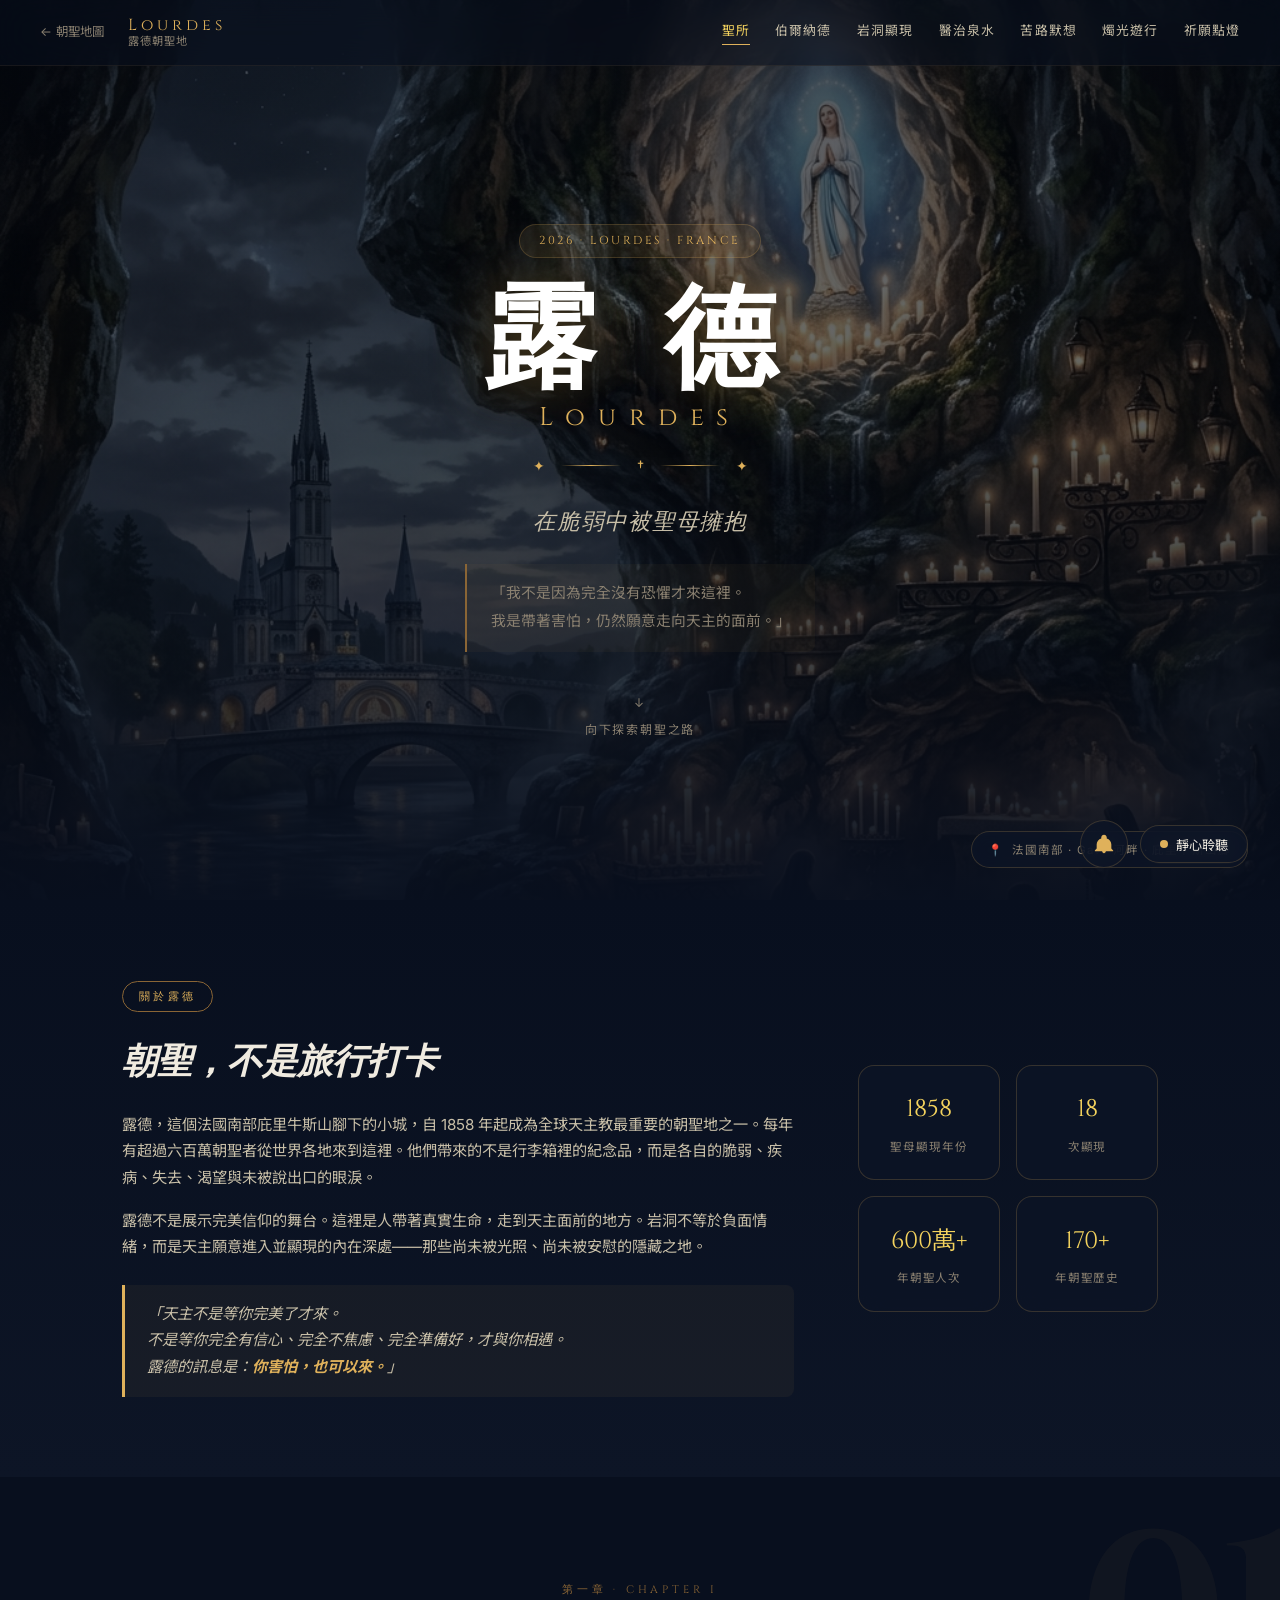
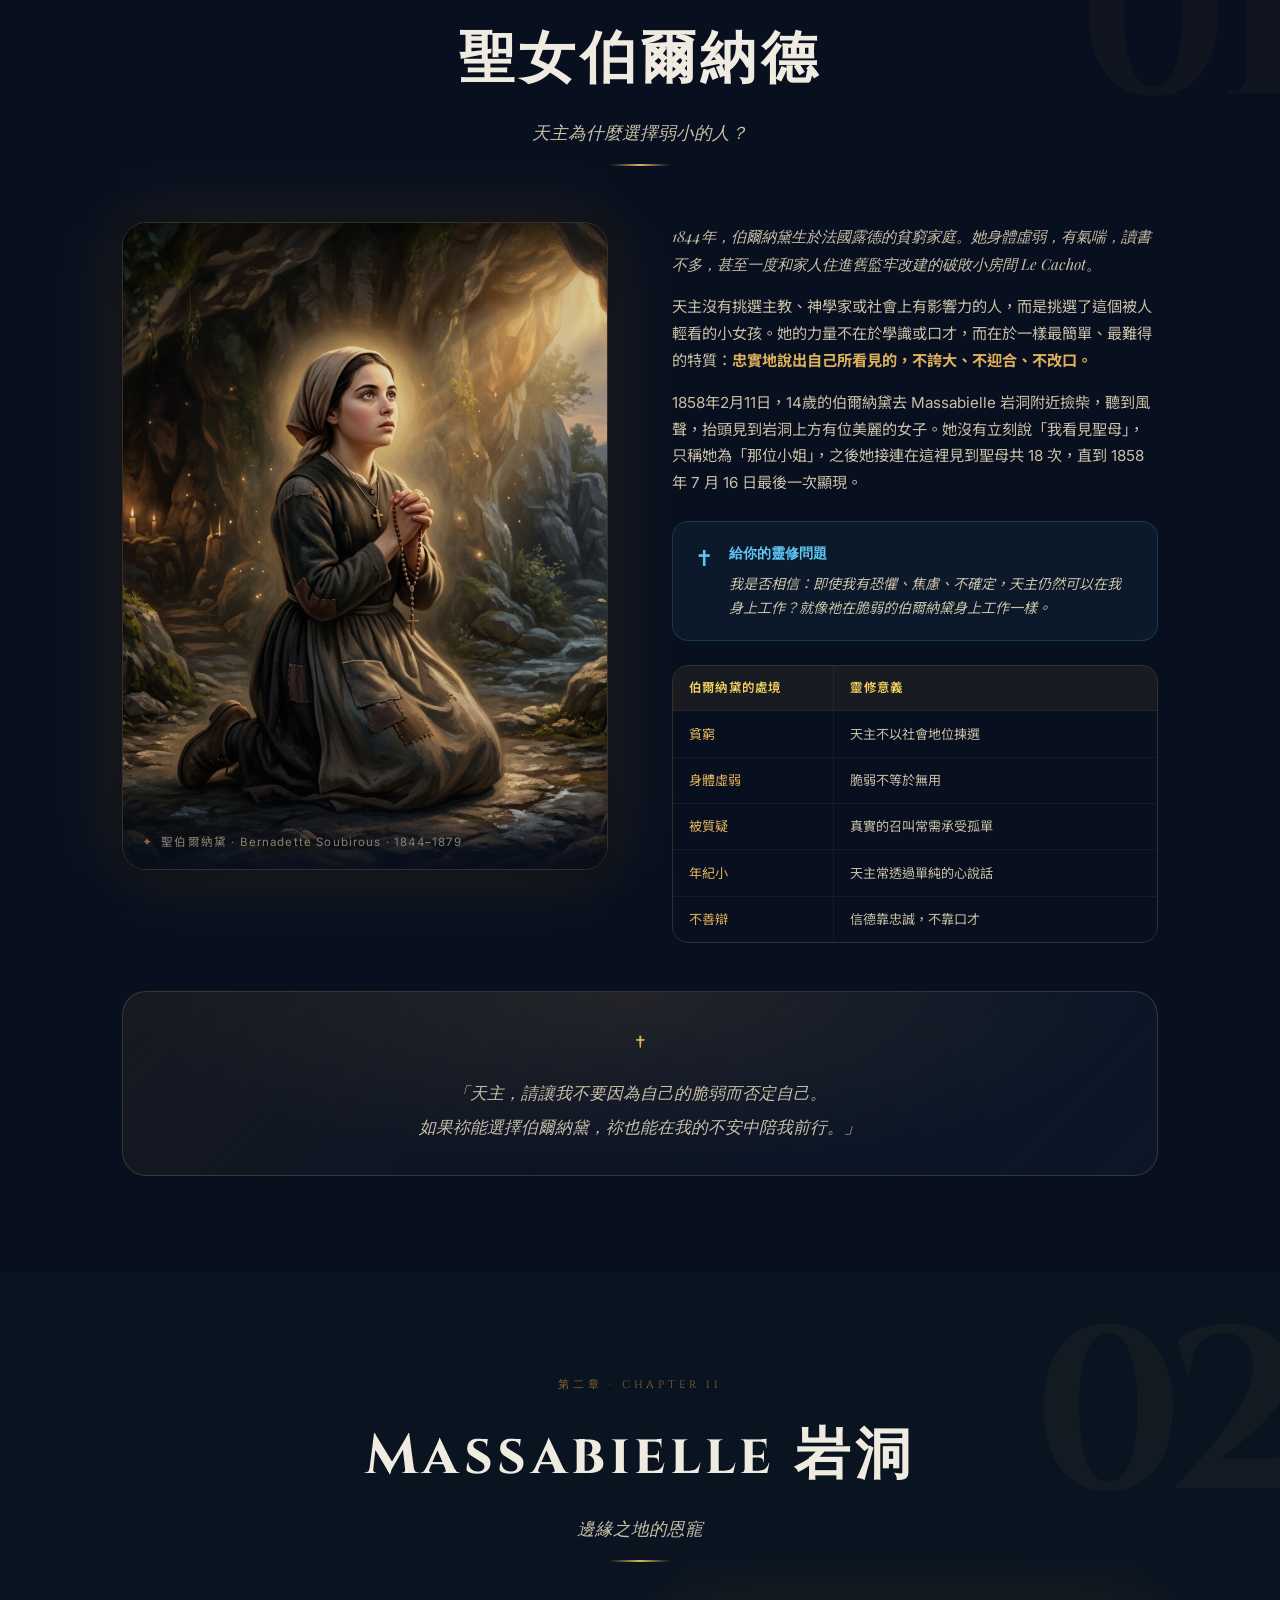
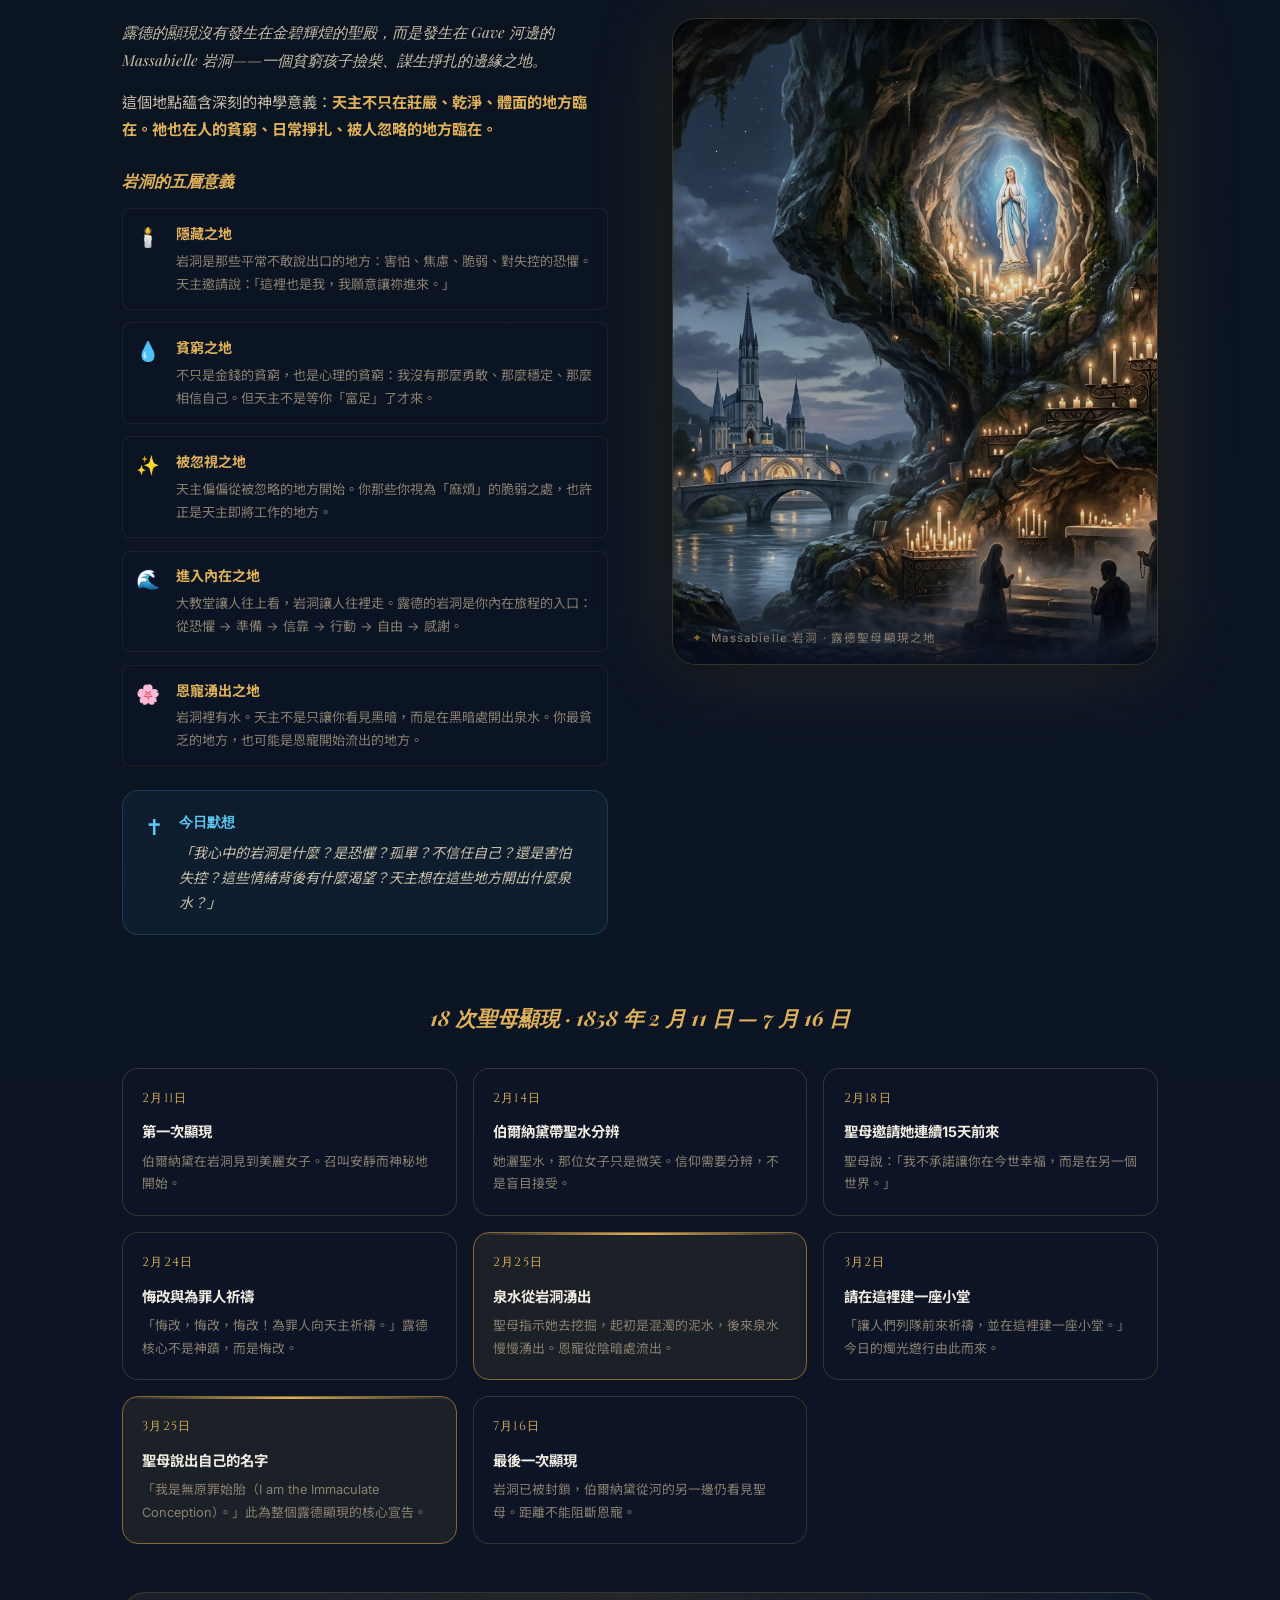
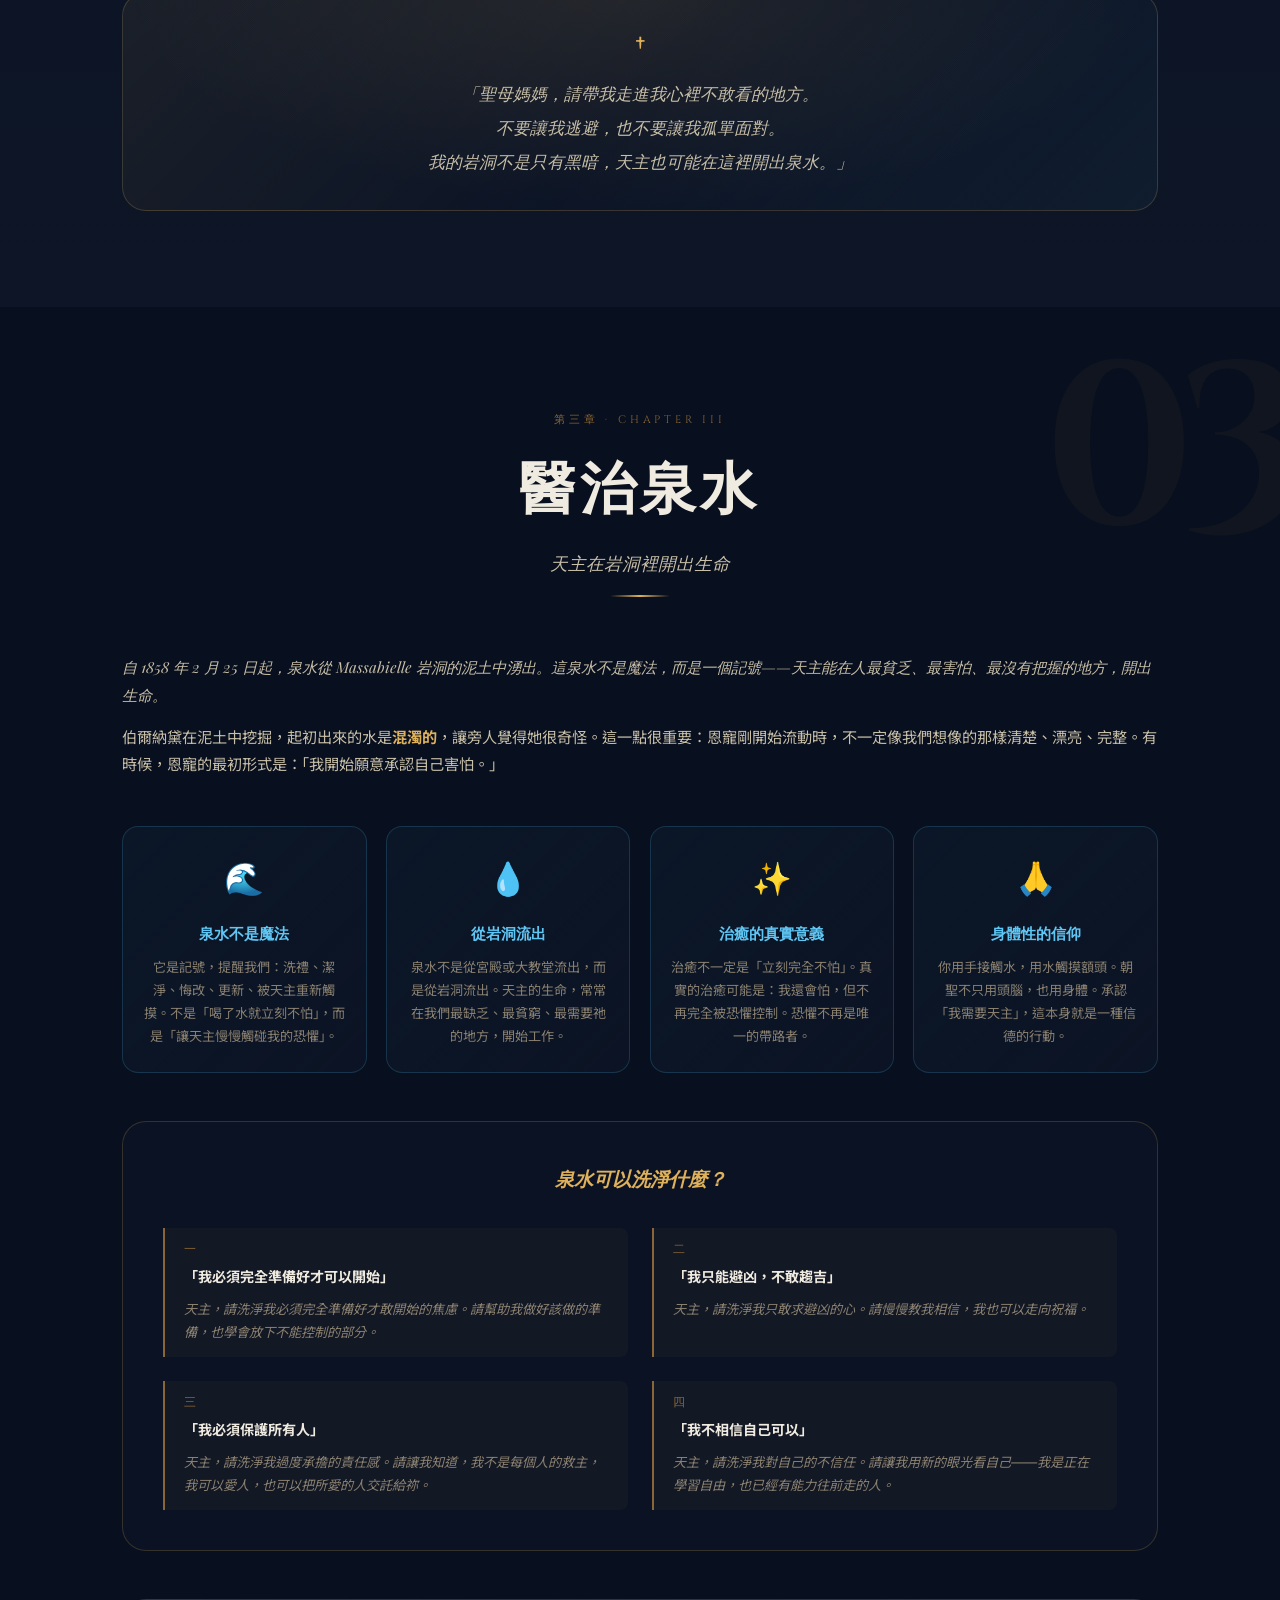
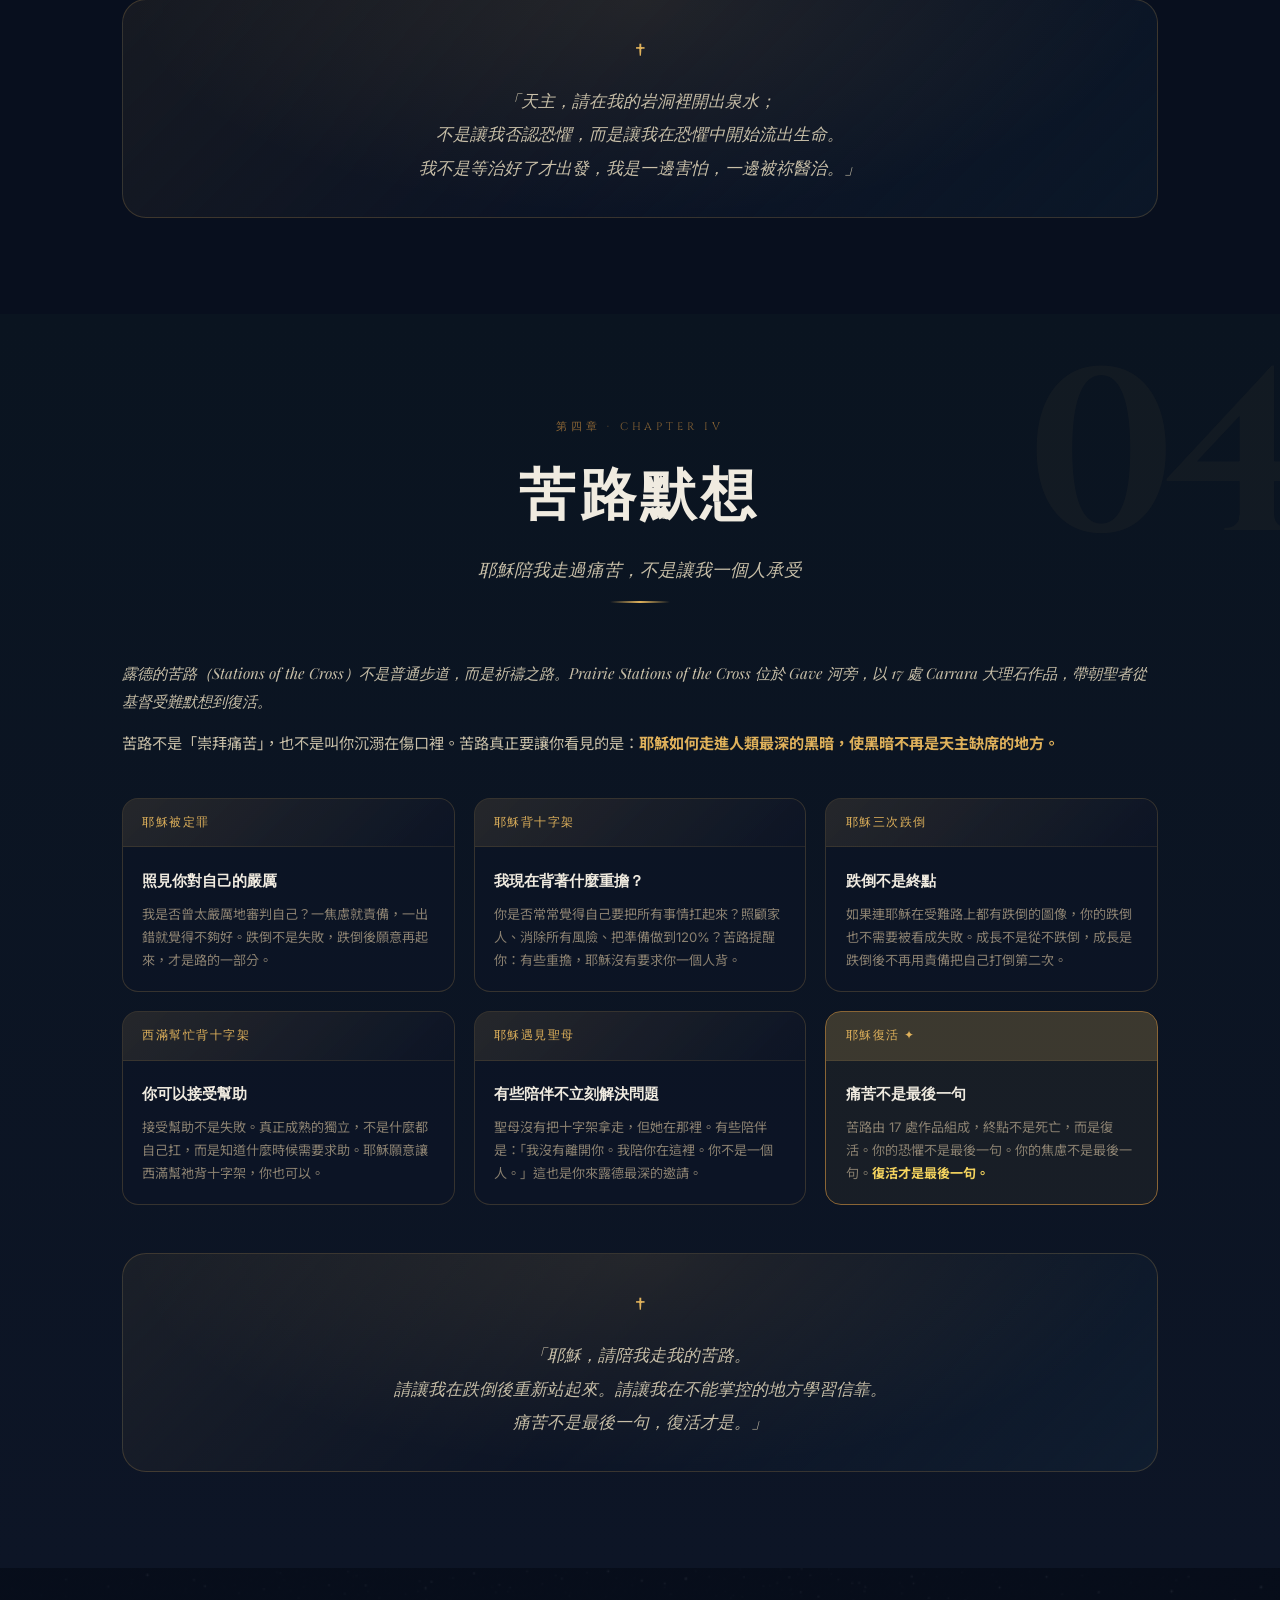
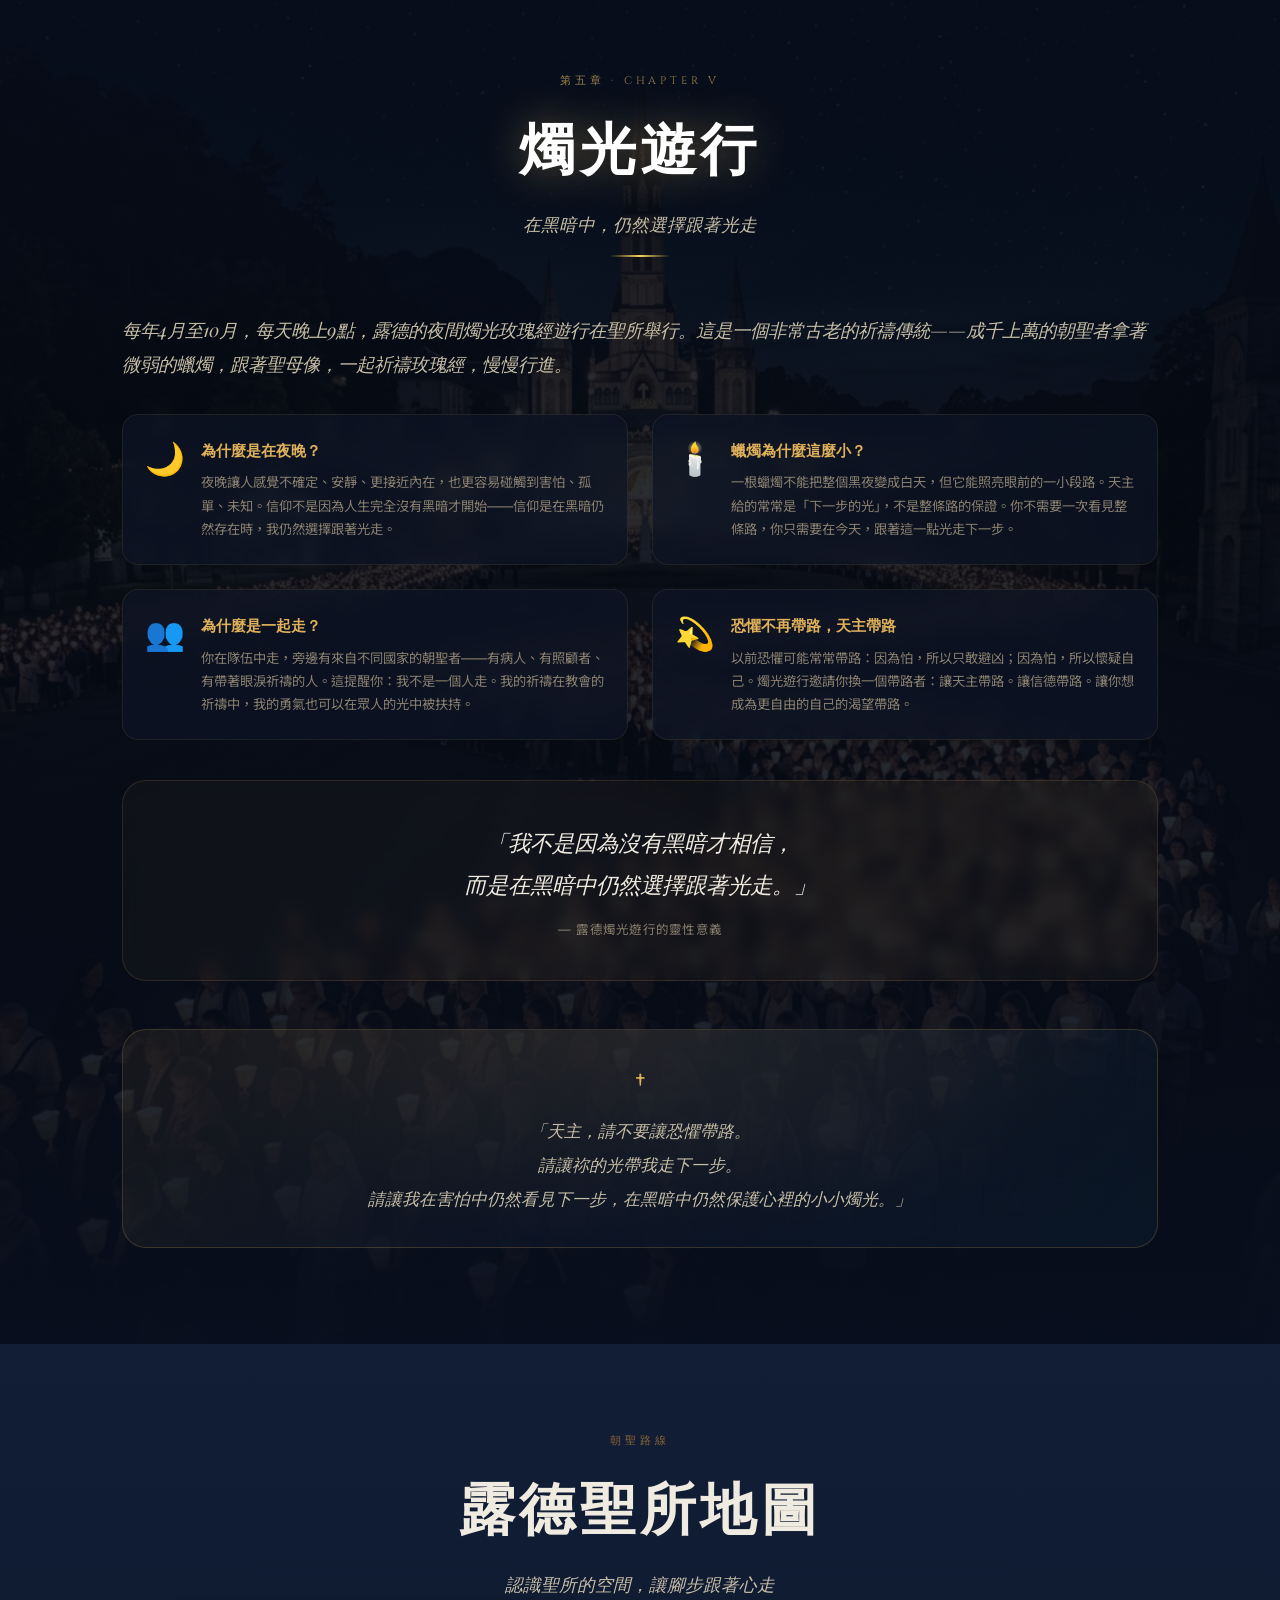
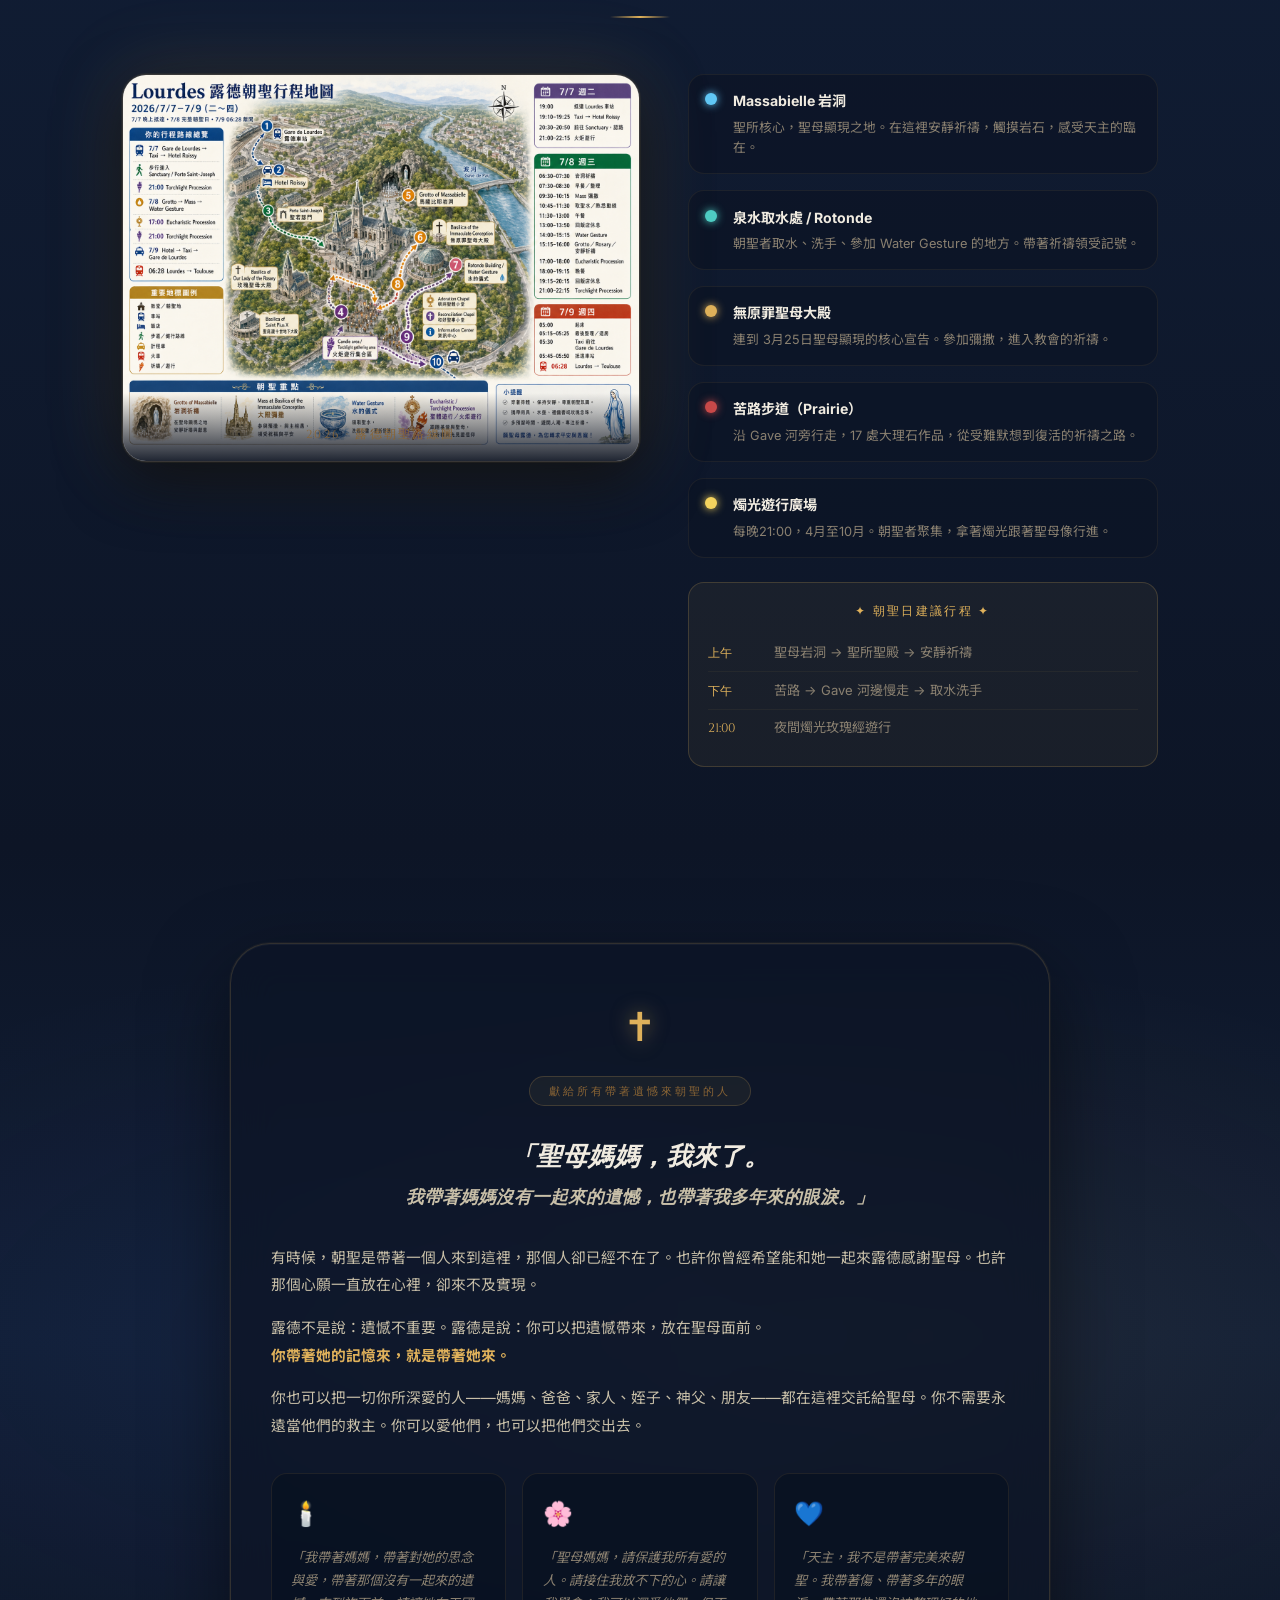
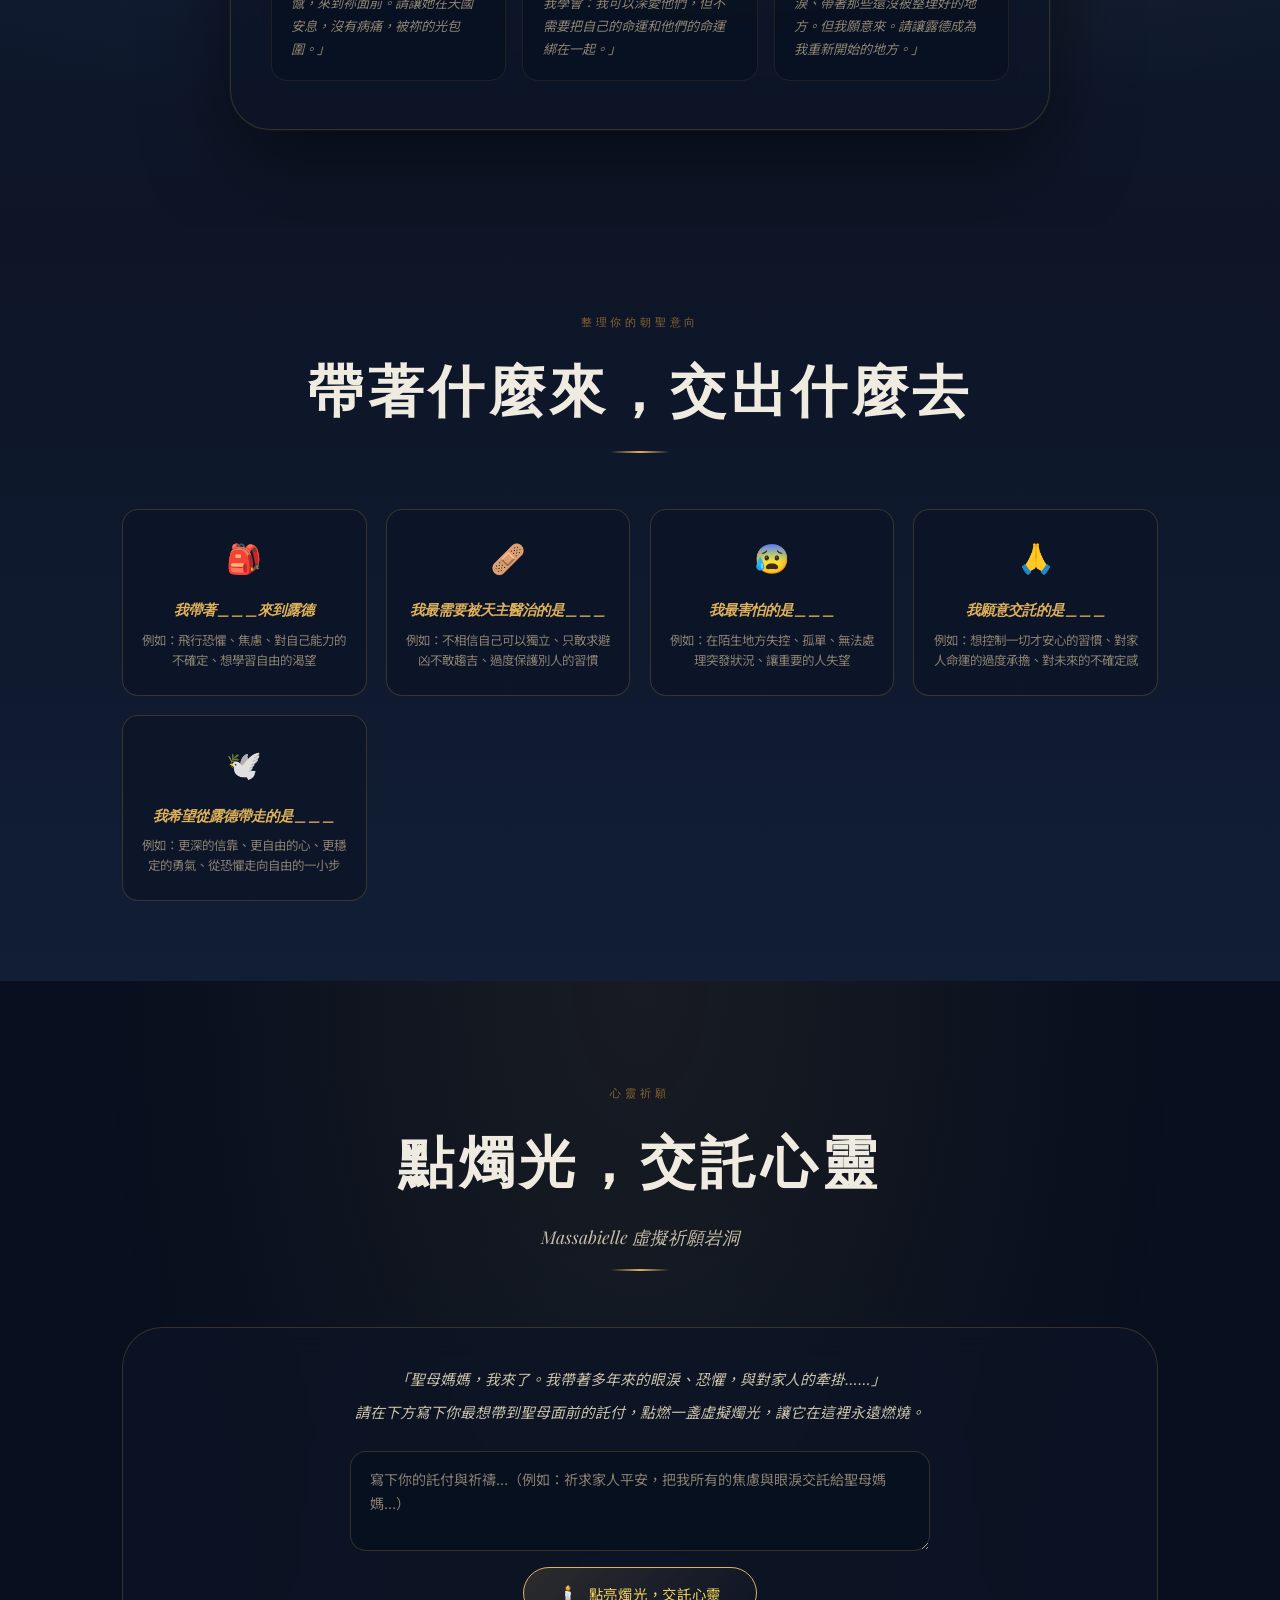
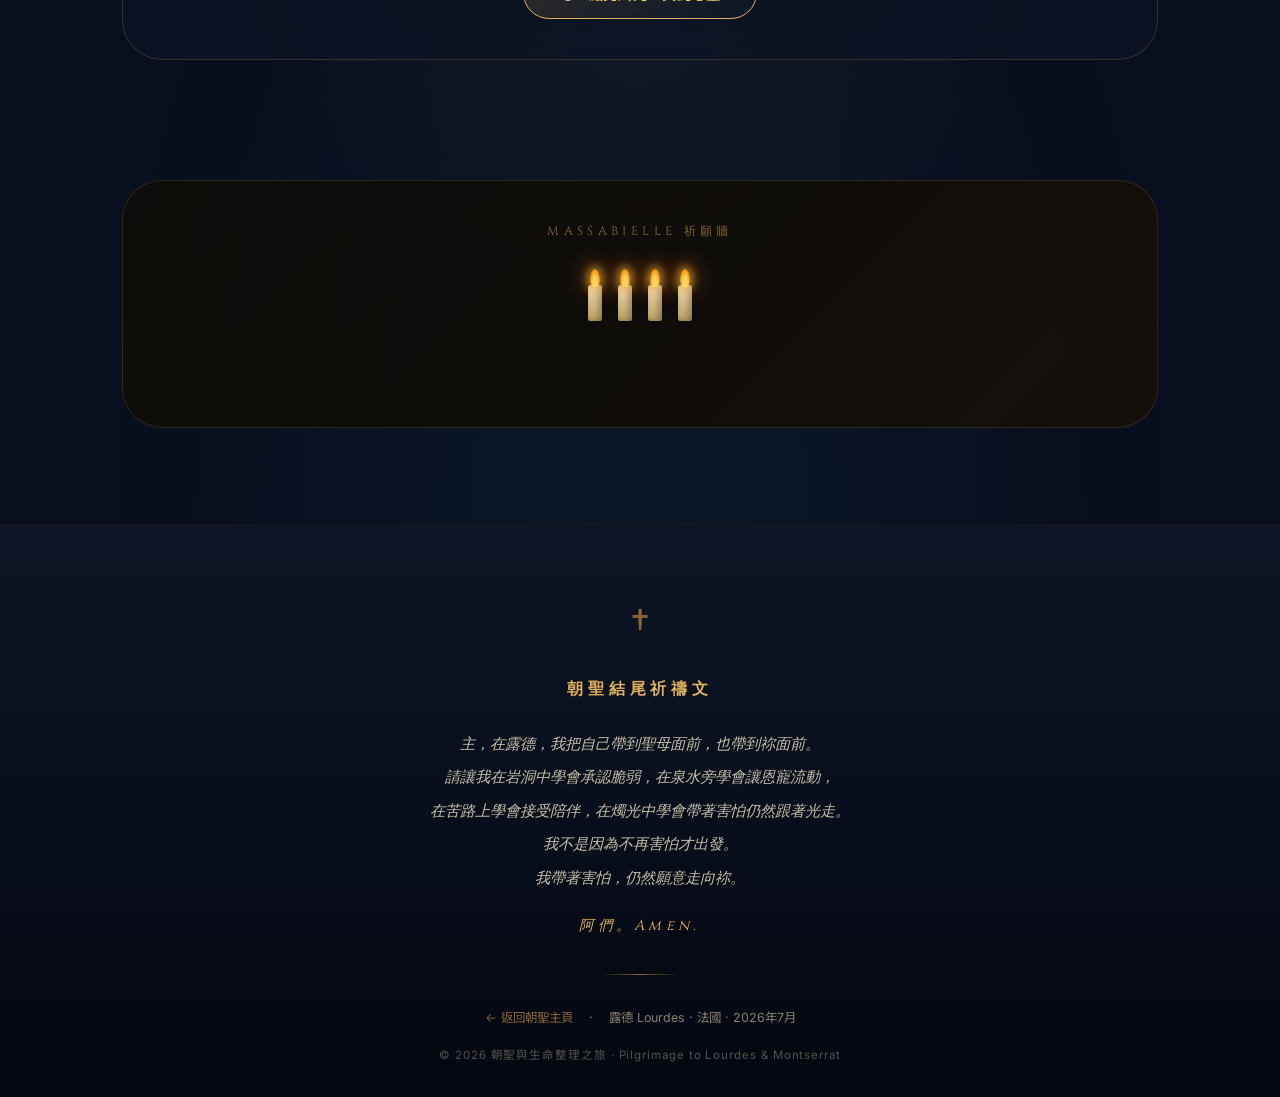
==== lourdes.html @ 30b33bf6 "feat: initialize repository and update website content" ====
<!DOCTYPE html>
<html lang="zh-Hant">
<head>
    <meta charset="UTF-8">
    <meta name="viewport" content="width=device-width, initial-scale=1.0">
    <title>露德 Lourdes — 在脆弱中被聖母擁抱 | 2026 朝聖之旅</title>
    <meta name="description" content="露德，Massabielle 岩洞，聖女伯爾納德，醫治泉水，苦路默想，燭光遊行。帶著脆弱走向聖母，在黑暗中跟著光走。">
    <link rel="preconnect" href="https://fonts.googleapis.com">
    <link rel="preconnect" href="https://fonts.gstatic.com" crossorigin>
    <link href="https://fonts.googleapis.com/css2?family=Cinzel:wght@400;600;700&family=Playfair+Display:ital,wght@0,400..900;1,400..900&family=Inter:wght@300;400;500;600&family=Noto+Sans+TC:wght@300;400;500;700&display=swap" rel="stylesheet">
    <link rel="stylesheet" href="lourdes.css">
</head>
<body>

    <!-- 全頁背景粒子畫布 -->
    <canvas id="particle-canvas"></canvas>

    <!-- 音效面板 -->
    <div class="audio-panel" id="audio-panel">
        <button class="bell-btn" id="bell-btn" title="敲響心靈之鐘">
            <svg viewBox="0 0 24 24" class="icon">
                <path d="M12 2C10.34 2 9 3.34 9 5v1.09C6.16 6.82 4 9.47 4 12.5v4.5L2 19v1h20v-1l-2-2v-4.5c0-3.03-2.16-5.68-5-6.41V5c0-1.66-1.34-3-3-3zm0 20c1.1 0 2-.9 2-2h-4c0 1.1.9 2 2 2z"/>
            </svg>
        </button>
        <button class="ambient-btn" id="ambient-btn">
            <span class="pulse-ring"></span>
            <span class="btn-text">靜心聆聽</span>
        </button>
    </div>

    <!-- 導航列 -->
    <header class="navbar" id="navbar">
        <div class="nav-logo">
            <a href="index.html" class="back-link" title="返回主頁">← 朝聖地圖</a>
            <div class="logo-center">
                <span class="logo-en">Lourdes</span>
                <span class="logo-zh">露德朝聖地</span>
            </div>
        </div>
        <nav class="nav-links">
            <a href="#hero">聖所</a>
            <a href="#bernadette">伯爾納德</a>
            <a href="#grotto">岩洞顯現</a>
            <a href="#spring">醫治泉水</a>
            <a href="#stations">苦路默想</a>
            <a href="#procession">燭光遊行</a>
            <a href="#shrine">祈願點燈</a>
        </nav>
    </header>

    <main>

        <!-- ─── Hero Section ─── -->
        <section id="hero" class="hero-section">
            <div class="hero-bg">
                <img src="assets/lourdes_grotto.png" alt="露德 Massabielle 岩洞" class="hero-bg-img">
                <div class="hero-veil"></div>
            </div>
            <div class="hero-content">
                <div class="hero-badge">2026 · Lourdes · France</div>
                <h1 class="hero-title">
                    露 德
                    <span class="hero-title-en">Lourdes</span>
                </h1>
                <div class="hero-divider">
                    <span>✦</span>
                    <span class="divider-line"></span>
                    <span>†</span>
                    <span class="divider-line"></span>
                    <span>✦</span>
                </div>
                <p class="hero-subtitle">在脆弱中被聖母擁抱</p>
                <p class="hero-tagline">
                    「我不是因為完全沒有恐懼才來這裡。<br>
                    我是帶著害怕，仍然願意走向天主的面前。」
                </p>
                <div class="hero-scroll-hint">
                    <span>↓</span>
                    <span>向下探索朝聖之路</span>
                </div>
            </div>
            <div class="hero-location-tag">
                <span>📍</span>
                <span>法國南部 · Gave 河畔 · 庇里牛斯山腳</span>
            </div>
        </section>

        <!-- ─── 引言板塊 ─── -->
        <section class="intro-section">
            <div class="container">
                <div class="intro-grid">
                    <div class="intro-text">
                        <div class="section-badge">關於露德</div>
                        <h2 class="section-heading">朝聖，不是旅行打卡</h2>
                        <p>
                            露德，這個法國南部庇里牛斯山腳下的小城，自 1858 年起成為全球天主教最重要的朝聖地之一。每年有超過六百萬朝聖者從世界各地來到這裡。他們帶來的不是行李箱裡的紀念品，而是各自的脆弱、疾病、失去、渴望與未被說出口的眼淚。
                        </p>
                        <p>
                            露德不是展示完美信仰的舞台。這裡是人帶著真實生命，走到天主面前的地方。岩洞不等於負面情緒，而是天主願意進入並顯現的內在深處——那些尚未被光照、尚未被安慰的隱藏之地。
                        </p>
                        <blockquote class="intro-quote">
                            「天主不是等你完美了才來。<br>
                            不是等你完全有信心、完全不焦慮、完全準備好，才與你相遇。<br>
                            露德的訊息是：<strong>你害怕，也可以來。</strong>」
                        </blockquote>
                    </div>
                    <div class="intro-stats">
                        <div class="stat-card">
                            <div class="stat-num">1858</div>
                            <div class="stat-label">聖母顯現年份</div>
                        </div>
                        <div class="stat-card">
                            <div class="stat-num">18</div>
                            <div class="stat-label">次顯現</div>
                        </div>
                        <div class="stat-card">
                            <div class="stat-num">600萬+</div>
                            <div class="stat-label">年朝聖人次</div>
                        </div>
                        <div class="stat-card">
                            <div class="stat-num">170+</div>
                            <div class="stat-label">年朝聖歷史</div>
                        </div>
                    </div>
                </div>
            </div>
        </section>

        <!-- ─── 聖女伯爾納德 ─── -->
        <section id="bernadette" class="chapter-section">
            <div class="chapter-number-bg">01</div>
            <div class="container">
                <div class="chapter-header">
                    <div class="chapter-tag">第一章 · Chapter I</div>
                    <h2 class="chapter-title">聖女伯爾納德</h2>
                    <p class="chapter-subtitle">天主為什麼選擇弱小的人？</p>
                    <div class="chapter-rule"></div>
                </div>

                <div class="story-layout">
                    <div class="story-image-col">
                        <div class="story-img-frame">
                            <img src="assets/saint_bernadette.png" alt="聖女伯爾納黛 Bernadette Soubirous" class="story-img">
                            <div class="img-caption">
                                <span class="caption-cross">✦</span>
                                聖伯爾納黛 · Bernadette Soubirous · 1844–1879
                            </div>
                        </div>
                    </div>
                    <div class="story-text-col">
                        <p class="story-lead">
                            1844年，伯爾納黛生於法國露德的貧窮家庭。她身體虛弱，有氣喘，讀書不多，甚至一度和家人住進舊監牢改建的破敗小房間 Le Cachot。
                        </p>
                        <p>
                            天主沒有挑選主教、神學家或社會上有影響力的人，而是挑選了這個被人輕看的小女孩。她的力量不在於學識或口才，而在於一樣最簡單、最難得的特質：<strong>忠實地說出自己所看見的，不誇大、不迎合、不改口。</strong>
                        </p>
                        <p>
                            1858年2月11日，14歲的伯爾納黛去 Massabielle 岩洞附近撿柴，聽到風聲，抬頭見到岩洞上方有位美麗的女子。她沒有立刻說「我看見聖母」，只稱她為「那位小姐」，之後她接連在這裡見到聖母共 18 次，直到 1858 年 7 月 16 日最後一次顯現。
                        </p>

                        <div class="insight-box">
                            <div class="insight-icon">✝</div>
                            <div>
                                <h4>給你的靈修問題</h4>
                                <p>我是否相信：即使我有恐懼、焦慮、不確定，天主仍然可以在我身上工作？就像祂在脆弱的伯爾納黛身上工作一樣。</p>
                            </div>
                        </div>

                        <div class="comparison-table">
                            <div class="comp-row header-row">
                                <span>伯爾納黛的處境</span>
                                <span>靈修意義</span>
                            </div>
                            <div class="comp-row">
                                <span>貧窮</span>
                                <span>天主不以社會地位揀選</span>
                            </div>
                            <div class="comp-row">
                                <span>身體虛弱</span>
                                <span>脆弱不等於無用</span>
                            </div>
                            <div class="comp-row">
                                <span>被質疑</span>
                                <span>真實的召叫常需承受孤單</span>
                            </div>
                            <div class="comp-row">
                                <span>年紀小</span>
                                <span>天主常透過單純的心說話</span>
                            </div>
                            <div class="comp-row">
                                <span>不善辯</span>
                                <span>信德靠忠誠，不靠口才</span>
                            </div>
                        </div>
                    </div>
                </div>

                <div class="prayer-banner bernadette-prayer">
                    <span class="prayerbanner-cross">†</span>
                    <p>「天主，請讓我不要因為自己的脆弱而否定自己。<br>
                    如果祢能選擇伯爾納黛，祢也能在我的不安中陪我前行。」</p>
                </div>
            </div>
        </section>

        <!-- ─── 岩洞顯現 ─── -->
        <section id="grotto" class="chapter-section alt-chapter">
            <div class="chapter-number-bg">02</div>
            <div class="container">
                <div class="chapter-header">
                    <div class="chapter-tag">第二章 · Chapter II</div>
                    <h2 class="chapter-title">Massabielle 岩洞</h2>
                    <p class="chapter-subtitle">邊緣之地的恩寵</p>
                    <div class="chapter-rule"></div>
                </div>

                <div class="story-layout reverse-layout">
                    <div class="story-image-col">
                        <div class="story-img-frame">
                            <img src="assets/lourdes_grotto.png" alt="露德 Massabielle 聖母岩洞" class="story-img">
                            <div class="img-caption">
                                <span class="caption-cross">✦</span>
                                Massabielle 岩洞 · 露德聖母顯現之地
                            </div>
                        </div>
                    </div>
                    <div class="story-text-col">
                        <p class="story-lead">
                            露德的顯現沒有發生在金碧輝煌的聖殿，而是發生在 Gave 河邊的 Massabielle 岩洞——一個貧窮孩子撿柴、謀生掙扎的邊緣之地。
                        </p>

                        <p>
                            這個地點蘊含深刻的神學意義：<strong>天主不只在莊嚴、乾淨、體面的地方臨在。祂也在人的貧窮、日常掙扎、被人忽略的地方臨在。</strong>
                        </p>

                        <h4 class="sub-heading">岩洞的五層意義</h4>
                        <div class="meaning-list">
                            <div class="meaning-item">
                                <div class="meaning-icon">🕯️</div>
                                <div>
                                    <strong>隱藏之地</strong>
                                    <p>岩洞是那些平常不敢說出口的地方：害怕、焦慮、脆弱、對失控的恐懼。天主邀請說：「這裡也是我，我願意讓祢進來。」</p>
                                </div>
                            </div>
                            <div class="meaning-item">
                                <div class="meaning-icon">💧</div>
                                <div>
                                    <strong>貧窮之地</strong>
                                    <p>不只是金錢的貧窮，也是心理的貧窮：我沒有那麼勇敢、那麼穩定、那麼相信自己。但天主不是等你「富足」了才來。</p>
                                </div>
                            </div>
                            <div class="meaning-item">
                                <div class="meaning-icon">✨</div>
                                <div>
                                    <strong>被忽視之地</strong>
                                    <p>天主偏偏從被忽略的地方開始。你那些你視為「麻煩」的脆弱之處，也許正是天主即將工作的地方。</p>
                                </div>
                            </div>
                            <div class="meaning-item">
                                <div class="meaning-icon">🌊</div>
                                <div>
                                    <strong>進入內在之地</strong>
                                    <p>大教堂讓人往上看，岩洞讓人往裡走。露德的岩洞是你內在旅程的入口：從恐懼 → 準備 → 信靠 → 行動 → 自由 → 感謝。</p>
                                </div>
                            </div>
                            <div class="meaning-item">
                                <div class="meaning-icon">🌸</div>
                                <div>
                                    <strong>恩寵湧出之地</strong>
                                    <p>岩洞裡有水。天主不是只讓你看見黑暗，而是在黑暗處開出泉水。你最貧乏的地方，也可能是恩寵開始流出的地方。</p>
                                </div>
                            </div>
                        </div>

                        <div class="insight-box">
                            <div class="insight-icon">✝</div>
                            <div>
                                <h4>今日默想</h4>
                                <p>「我心中的岩洞是什麼？是恐懼？孤單？不信任自己？還是害怕失控？這些情緒背後有什麼渴望？天主想在這些地方開出什麼泉水？」</p>
                            </div>
                        </div>
                    </div>
                </div>

                <!-- 18次顯現時間軸 -->
                <div class="apparitions-section">
                    <h3 class="apparitions-title">18 次聖母顯現 · 1858 年 2 月 11 日 — 7 月 16 日</h3>
                    <div class="timeline">
                        <div class="timeline-item">
                            <div class="timeline-date">2月11日</div>
                            <div class="timeline-content">
                                <strong>第一次顯現</strong>
                                <p>伯爾納黛在岩洞見到美麗女子。召叫安靜而神秘地開始。</p>
                            </div>
                        </div>
                        <div class="timeline-item">
                            <div class="timeline-date">2月14日</div>
                            <div class="timeline-content">
                                <strong>伯爾納黛帶聖水分辨</strong>
                                <p>她灑聖水，那位女子只是微笑。信仰需要分辨，不是盲目接受。</p>
                            </div>
                        </div>
                        <div class="timeline-item">
                            <div class="timeline-date">2月18日</div>
                            <div class="timeline-content">
                                <strong>聖母邀請她連續15天前來</strong>
                                <p>聖母說：「我不承諾讓你在今世幸福，而是在另一個世界。」</p>
                            </div>
                        </div>
                        <div class="timeline-item">
                            <div class="timeline-date">2月24日</div>
                            <div class="timeline-content">
                                <strong>悔改與為罪人祈禱</strong>
                                <p>「悔改，悔改，悔改！為罪人向天主祈禱。」露德核心不是神蹟，而是悔改。</p>
                            </div>
                        </div>
                        <div class="timeline-item highlight-item">
                            <div class="timeline-date">2月25日</div>
                            <div class="timeline-content">
                                <strong>泉水從岩洞湧出</strong>
                                <p>聖母指示她去挖掘，起初是混濁的泥水，後來泉水慢慢湧出。恩寵從陰暗處流出。</p>
                            </div>
                        </div>
                        <div class="timeline-item">
                            <div class="timeline-date">3月2日</div>
                            <div class="timeline-content">
                                <strong>請在這裡建一座小堂</strong>
                                <p>「讓人們列隊前來祈禱，並在這裡建一座小堂。」今日的燭光遊行由此而來。</p>
                            </div>
                        </div>
                        <div class="timeline-item highlight-item">
                            <div class="timeline-date">3月25日</div>
                            <div class="timeline-content">
                                <strong>聖母說出自己的名字</strong>
                                <p>「我是無原罪始胎（I am the Immaculate Conception）。」此為整個露德顯現的核心宣告。</p>
                            </div>
                        </div>
                        <div class="timeline-item">
                            <div class="timeline-date">7月16日</div>
                            <div class="timeline-content">
                                <strong>最後一次顯現</strong>
                                <p>岩洞已被封鎖，伯爾納黛從河的另一邊仍看見聖母。距離不能阻斷恩寵。</p>
                            </div>
                        </div>
                    </div>
                </div>

                <div class="prayer-banner grotto-prayer">
                    <span class="prayerbanner-cross">†</span>
                    <p>「聖母媽媽，請帶我走進我心裡不敢看的地方。<br>
                    不要讓我逃避，也不要讓我孤單面對。<br>
                    我的岩洞不是只有黑暗，天主也可能在這裡開出泉水。」</p>
                </div>
            </div>
        </section>

        <!-- ─── 醫治泉水 ─── -->
        <section id="spring" class="chapter-section">
            <div class="chapter-number-bg">03</div>
            <div class="container">
                <div class="chapter-header">
                    <div class="chapter-tag">第三章 · Chapter III</div>
                    <h2 class="chapter-title">醫治泉水</h2>
                    <p class="chapter-subtitle">天主在岩洞裡開出生命</p>
                    <div class="chapter-rule"></div>
                </div>

                <div class="spring-layout">
                    <div class="spring-main-text">
                        <p class="story-lead">
                            自 1858 年 2 月 25 日起，泉水從 Massabielle 岩洞的泥土中湧出。這泉水不是魔法，而是一個記號——天主能在人最貧乏、最害怕、最沒有把握的地方，開出生命。
                        </p>
                        <p>
                            伯爾納黛在泥土中挖掘，起初出來的水是<strong>混濁的</strong>，讓旁人覺得她很奇怪。這一點很重要：恩寵剛開始流動時，不一定像我們想像的那樣清楚、漂亮、完整。有時候，恩寵的最初形式是：「我開始願意承認自己害怕。」
                        </p>
                    </div>

                    <div class="water-cards">
                        <div class="water-card">
                            <div class="water-icon">🌊</div>
                            <h4>泉水不是魔法</h4>
                            <p>它是記號，提醒我們：洗禮、潔淨、悔改、更新、被天主重新觸摸。不是「喝了水就立刻不怕」，而是「讓天主慢慢觸碰我的恐懼」。</p>
                        </div>
                        <div class="water-card">
                            <div class="water-icon">💧</div>
                            <h4>從岩洞流出</h4>
                            <p>泉水不是從宮殿或大教堂流出，而是從岩洞流出。天主的生命，常常在我們最缺乏、最貧窮、最需要祂的地方，開始工作。</p>
                        </div>
                        <div class="water-card">
                            <div class="water-icon">✨</div>
                            <h4>治癒的真實意義</h4>
                            <p>治癒不一定是「立刻完全不怕」。真實的治癒可能是：我還會怕，但不再完全被恐懼控制。恐懼不再是唯一的帶路者。</p>
                        </div>
                        <div class="water-card">
                            <div class="water-icon">🙏</div>
                            <h4>身體性的信仰</h4>
                            <p>你用手接觸水，用水觸摸額頭。朝聖不只用頭腦，也用身體。承認「我需要天主」，這本身就是一種信德的行動。</p>
                        </div>
                    </div>

                    <div class="washing-intentions">
                        <h3>泉水可以洗淨什麼？</h3>
                        <div class="intentions-grid">
                            <div class="intention-item">
                                <div class="intention-num">一</div>
                                <h4>「我必須完全準備好才可以開始」</h4>
                                <p class="intention-prayer">天主，請洗淨我必須完全準備好才敢開始的焦慮。請幫助我做好該做的準備，也學會放下不能控制的部分。</p>
                            </div>
                            <div class="intention-item">
                                <div class="intention-num">二</div>
                                <h4>「我只能避凶，不敢趨吉」</h4>
                                <p class="intention-prayer">天主，請洗淨我只敢求避凶的心。請慢慢教我相信，我也可以走向祝福。</p>
                            </div>
                            <div class="intention-item">
                                <div class="intention-num">三</div>
                                <h4>「我必須保護所有人」</h4>
                                <p class="intention-prayer">天主，請洗淨我過度承擔的責任感。請讓我知道，我不是每個人的救主，我可以愛人，也可以把所愛的人交託給祢。</p>
                            </div>
                            <div class="intention-item">
                                <div class="intention-num">四</div>
                                <h4>「我不相信自己可以」</h4>
                                <p class="intention-prayer">天主，請洗淨我對自己的不信任。請讓我用新的眼光看自己——我是正在學習自由，也已經有能力往前走的人。</p>
                            </div>
                        </div>
                    </div>
                </div>

                <div class="prayer-banner spring-prayer">
                    <span class="prayerbanner-cross">†</span>
                    <p>「天主，請在我的岩洞裡開出泉水；<br>
                    不是讓我否認恐懼，而是讓我在恐懼中開始流出生命。<br>
                    我不是等治好了才出發，我是一邊害怕，一邊被祢醫治。」</p>
                </div>
            </div>
        </section>

        <!-- ─── 苦路默想 ─── -->
        <section id="stations" class="chapter-section alt-chapter">
            <div class="chapter-number-bg">04</div>
            <div class="container">
                <div class="chapter-header">
                    <div class="chapter-tag">第四章 · Chapter IV</div>
                    <h2 class="chapter-title">苦路默想</h2>
                    <p class="chapter-subtitle">耶穌陪我走過痛苦，不是讓我一個人承受</p>
                    <div class="chapter-rule"></div>
                </div>

                <div class="stations-intro">
                    <p class="story-lead">
                        露德的苦路（Stations of the Cross）不是普通步道，而是祈禱之路。Prairie Stations of the Cross 位於 Gave 河旁，以 17 處 Carrara 大理石作品，帶朝聖者從基督受難默想到復活。
                    </p>
                    <p>
                        苦路不是「崇拜痛苦」，也不是叫你沉溺在傷口裡。苦路真正要讓你看見的是：<strong>耶穌如何走進人類最深的黑暗，使黑暗不再是天主缺席的地方。</strong>
                    </p>
                </div>

                <div class="stations-grid">
                    <div class="station-card">
                        <div class="station-num">耶穌被定罪</div>
                        <div class="station-content">
                            <h4>照見你對自己的嚴厲</h4>
                            <p>我是否曾太嚴厲地審判自己？一焦慮就責備，一出錯就覺得不夠好。跌倒不是失敗，跌倒後願意再起來，才是路的一部分。</p>
                        </div>
                    </div>
                    <div class="station-card">
                        <div class="station-num">耶穌背十字架</div>
                        <div class="station-content">
                            <h4>我現在背著什麼重擔？</h4>
                            <p>你是否常常覺得自己要把所有事情扛起來？照顧家人、消除所有風險、把準備做到120%？苦路提醒你：有些重擔，耶穌沒有要求你一個人背。</p>
                        </div>
                    </div>
                    <div class="station-card">
                        <div class="station-num">耶穌三次跌倒</div>
                        <div class="station-content">
                            <h4>跌倒不是終點</h4>
                            <p>如果連耶穌在受難路上都有跌倒的圖像，你的跌倒也不需要被看成失敗。成長不是從不跌倒，成長是跌倒後不再用責備把自己打倒第二次。</p>
                        </div>
                    </div>
                    <div class="station-card">
                        <div class="station-num">西滿幫忙背十字架</div>
                        <div class="station-content">
                            <h4>你可以接受幫助</h4>
                            <p>接受幫助不是失敗。真正成熟的獨立，不是什麼都自己扛，而是知道什麼時候需要求助。耶穌願意讓西滿幫祂背十字架，你也可以。</p>
                        </div>
                    </div>
                    <div class="station-card">
                        <div class="station-num">耶穌遇見聖母</div>
                        <div class="station-content">
                            <h4>有些陪伴不立刻解決問題</h4>
                            <p>聖母沒有把十字架拿走，但她在那裡。有些陪伴是：「我沒有離開你。我陪你在這裡。你不是一個人。」這也是你來露德最深的邀請。</p>
                        </div>
                    </div>
                    <div class="station-card highlight-station">
                        <div class="station-num">耶穌復活 ✦</div>
                        <div class="station-content">
                            <h4>痛苦不是最後一句</h4>
                            <p>苦路由 17 處作品組成，終點不是死亡，而是復活。你的恐懼不是最後一句。你的焦慮不是最後一句。<strong>復活才是最後一句。</strong></p>
                        </div>
                    </div>
                </div>

                <div class="prayer-banner stations-prayer">
                    <span class="prayerbanner-cross">†</span>
                    <p>「耶穌，請陪我走我的苦路。<br>
                    請讓我在跌倒後重新站起來。請讓我在不能掌控的地方學習信靠。<br>
                    痛苦不是最後一句，復活才是。」</p>
                </div>
            </div>
        </section>

        <!-- ─── 燭光遊行 ─── -->
        <section id="procession" class="chapter-section procession-section">
            <div class="chapter-number-bg">05</div>
            <div class="procession-bg">
                <img src="assets/lourdes_candlelight.png" alt="露德燭光遊行" class="procession-bg-img">
                <div class="procession-veil"></div>
            </div>
            <div class="container">
                <div class="chapter-header light-header">
                    <div class="chapter-tag">第五章 · Chapter V</div>
                    <h2 class="chapter-title">燭光遊行</h2>
                    <p class="chapter-subtitle">在黑暗中，仍然選擇跟著光走</p>
                    <div class="chapter-rule"></div>
                </div>

                <div class="procession-content">
                    <div class="procession-intro">
                        <p class="story-lead story-lead-light">
                            每年4月至10月，每天晚上9點，露德的夜間燭光玫瑰經遊行在聖所舉行。這是一個非常古老的祈禱傳統——成千上萬的朝聖者拿著微弱的蠟燭，跟著聖母像，一起祈禱玫瑰經，慢慢行進。
                        </p>
                    </div>

                    <div class="candle-meanings">
                        <div class="candle-meaning-item">
                            <div class="candle-icon-large">🌙</div>
                            <div>
                                <h4>為什麼是在夜晚？</h4>
                                <p>夜晚讓人感覺不確定、安靜、更接近內在，也更容易碰觸到害怕、孤單、未知。信仰不是因為人生完全沒有黑暗才開始——信仰是在黑暗仍然存在時，我仍然選擇跟著光走。</p>
                            </div>
                        </div>
                        <div class="candle-meaning-item">
                            <div class="candle-icon-large">🕯️</div>
                            <div>
                                <h4>蠟燭為什麼這麼小？</h4>
                                <p>一根蠟燭不能把整個黑夜變成白天，但它能照亮眼前的一小段路。天主給的常常是「下一步的光」，不是整條路的保證。你不需要一次看見整條路，你只需要在今天，跟著這一點光走下一步。</p>
                            </div>
                        </div>
                        <div class="candle-meaning-item">
                            <div class="candle-icon-large">👥</div>
                            <div>
                                <h4>為什麼是一起走？</h4>
                                <p>你在隊伍中走，旁邊有來自不同國家的朝聖者——有病人、有照顧者、有帶著眼淚祈禱的人。這提醒你：我不是一個人走。我的祈禱在教會的祈禱中，我的勇氣也可以在眾人的光中被扶持。</p>
                            </div>
                        </div>
                        <div class="candle-meaning-item">
                            <div class="candle-icon-large">💫</div>
                            <div>
                                <h4>恐懼不再帶路，天主帶路</h4>
                                <p>以前恐懼可能常常帶路：因為怕，所以只敢避凶；因為怕，所以懷疑自己。燭光遊行邀請你換一個帶路者：讓天主帶路。讓信德帶路。讓你想成為更自由的自己的渴望帶路。</p>
                            </div>
                        </div>
                    </div>

                    <div class="procession-quote-block">
                        <p class="big-quote">
                            「我不是因為沒有黑暗才相信，<br>
                            而是在黑暗中仍然選擇跟著光走。」
                        </p>
                        <p class="small-citation">— 露德燭光遊行的靈性意義</p>
                    </div>
                </div>

                <div class="prayer-banner procession-prayer">
                    <span class="prayerbanner-cross">†</span>
                    <p>「天主，請不要讓恐懼帶路。<br>
                    請讓祢的光帶我走下一步。<br>
                    請讓我在害怕中仍然看見下一步，在黑暗中仍然保護心裡的小小燭光。」</p>
                </div>
            </div>
        </section>

        <!-- ─── 朝聖地圖 ─── -->
        <section class="map-section">
            <div class="container">
                <div class="chapter-header">
                    <div class="chapter-tag">朝聖路線</div>
                    <h2 class="chapter-title">露德聖所地圖</h2>
                    <p class="chapter-subtitle">認識聖所的空間，讓腳步跟著心走</p>
                    <div class="chapter-rule"></div>
                </div>
                <div class="map-layout">
                    <div class="map-img-wrap">
                        <img src="docs/地圖-2026-0707-露德朝聖GPT.png"
                             alt="露德朝聖地圖 2026"
                             class="pilgrimage-map">
                        <div class="map-overlay-label">2026 · 露德朝聖路線圖</div>
                    </div>
                    <div class="map-desc">
                        <div class="map-point">
                            <div class="map-point-dot grotto-dot"></div>
                            <div>
                                <strong>Massabielle 岩洞</strong>
                                <p>聖所核心，聖母顯現之地。在這裡安靜祈禱，觸摸岩石，感受天主的臨在。</p>
                            </div>
                        </div>
                        <div class="map-point">
                            <div class="map-point-dot spring-dot"></div>
                            <div>
                                <strong>泉水取水處 / Rotonde</strong>
                                <p>朝聖者取水、洗手、參加 Water Gesture 的地方。帶著祈禱領受記號。</p>
                            </div>
                        </div>
                        <div class="map-point">
                            <div class="map-point-dot basilica-dot"></div>
                            <div>
                                <strong>無原罪聖母大殿</strong>
                                <p>連到 3月25日聖母顯現的核心宣告。參加彌撒，進入教會的祈禱。</p>
                            </div>
                        </div>
                        <div class="map-point">
                            <div class="map-point-dot stations-dot"></div>
                            <div>
                                <strong>苦路步道（Prairie）</strong>
                                <p>沿 Gave 河旁行走，17 處大理石作品，從受難默想到復活的祈禱之路。</p>
                            </div>
                        </div>
                        <div class="map-point">
                            <div class="map-point-dot procession-dot"></div>
                            <div>
                                <strong>燭光遊行廣場</strong>
                                <p>每晚21:00，4月至10月。朝聖者聚集，拿著燭光跟著聖母像行進。</p>
                            </div>
                        </div>
                        <div class="map-timetable">
                            <div class="timetable-title">✦ 朝聖日建議行程 ✦</div>
                            <div class="timetable-row"><span class="t-time">上午</span><span class="t-act">聖母岩洞 → 聖所聖殿 → 安靜祈禱</span></div>
                            <div class="timetable-row"><span class="t-time">下午</span><span class="t-act">苦路 → Gave 河邊慢走 → 取水洗手</span></div>
                            <div class="timetable-row"><span class="t-time">21:00</span><span class="t-act">夜間燭光玫瑰經遊行</span></div>
                        </div>
                    </div>
                </div>
            </div>
        </section>

        <!-- ─── 媽媽與遺憾：靈修交託專區 ─── -->
        <section class="memorial-section">
            <div class="memorial-veil"></div>
            <div class="container">
                <div class="memorial-inner">
                    <div class="memorial-cross">✝</div>
                    <div class="memorial-badge">獻給所有帶著遺憾來朝聖的人</div>
                    <h2 class="memorial-title">
                        「聖母媽媽，我來了。<br>
                        <span class="memorial-sub">我帶著媽媽沒有一起來的遺憾，也帶著我多年來的眼淚。」</span>
                    </h2>
                    <div class="memorial-text">
                        <p>
                            有時候，朝聖是帶著一個人來到這裡，那個人卻已經不在了。也許你曾經希望能和她一起來露德感謝聖母。也許那個心願一直放在心裡，卻來不及實現。
                        </p>
                        <p>
                            露德不是說：遺憾不重要。露德是說：你可以把遺憾帶來，放在聖母面前。<br>
                            <strong>你帶著她的記憶來，就是帶著她來。</strong>
                        </p>
                        <p>
                            你也可以把一切你所深愛的人——媽媽、爸爸、家人、姪子、神父、朋友——都在這裡交託給聖母。你不需要永遠當他們的救主。你可以愛他們，也可以把他們交出去。
                        </p>
                    </div>
                    <div class="memorial-prayers">
                        <div class="memorial-prayer-card">
                            <div class="mp-icon">🕯️</div>
                            <p>「我帶著媽媽，帶著對她的思念與愛，帶著那個沒有一起來的遺憾，來到祢面前。請讓她在天國安息，沒有病痛，被祢的光包圍。」</p>
                        </div>
                        <div class="memorial-prayer-card">
                            <div class="mp-icon">🌸</div>
                            <p>「聖母媽媽，請保護我所有愛的人。請接住我放不下的心。請讓我學會：我可以深愛他們，但不需要把自己的命運和他們的命運綁在一起。」</p>
                        </div>
                        <div class="memorial-prayer-card">
                            <div class="mp-icon">💙</div>
                            <p>「天主，我不是帶著完美來朝聖。我帶著傷、帶著多年的眼淚、帶著那些還沒被整理好的地方。但我願意來。請讓露德成為我重新開始的地方。」</p>
                        </div>
                    </div>
                </div>
            </div>
        </section>

        <!-- ─── 朝聖意向整理 ─── -->
        <section class="intention-section">
            <div class="container">
                <div class="chapter-header">
                    <div class="chapter-tag">整理你的朝聖意向</div>
                    <h2 class="chapter-title">帶著什麼來，交出什麼去</h2>
                    <div class="chapter-rule"></div>
                </div>
                <div class="intention-prompts">
                    <div class="prompt-card">
                        <div class="prompt-icon">🎒</div>
                        <h4>我帶著＿＿＿來到露德</h4>
                        <p class="prompt-example">例如：飛行恐懼、焦慮、對自己能力的不確定、想學習自由的渴望</p>
                    </div>
                    <div class="prompt-card">
                        <div class="prompt-icon">🩹</div>
                        <h4>我最需要被天主醫治的是＿＿＿</h4>
                        <p class="prompt-example">例如：不相信自己可以獨立、只敢求避凶不敢趨吉、過度保護別人的習慣</p>
                    </div>
                    <div class="prompt-card">
                        <div class="prompt-icon">😰</div>
                        <h4>我最害怕的是＿＿＿</h4>
                        <p class="prompt-example">例如：在陌生地方失控、孤單、無法處理突發狀況、讓重要的人失望</p>
                    </div>
                    <div class="prompt-card">
                        <div class="prompt-icon">🙏</div>
                        <h4>我願意交託的是＿＿＿</h4>
                        <p class="prompt-example">例如：想控制一切才安心的習慣、對家人命運的過度承擔、對未來的不確定感</p>
                    </div>
                    <div class="prompt-card">
                        <div class="prompt-icon">🕊️</div>
                        <h4>我希望從露德帶走的是＿＿＿</h4>
                        <p class="prompt-example">例如：更深的信靠、更自由的心、更穩定的勇氣、從恐懼走向自由的一小步</p>
                    </div>
                </div>
            </div>
        </section>

        <!-- ─── 虛擬祈禱岩洞 ─── -->
        <section id="shrine" class="shrine-section">
            <div class="shrine-bg-overlay"></div>
            <div class="container">
                <div class="chapter-header">
                    <div class="chapter-tag">心靈祈願</div>
                    <h2 class="chapter-title">點燭光，交託心靈</h2>
                    <p class="chapter-subtitle">Massabielle 虛擬祈願岩洞</p>
                    <div class="chapter-rule"></div>
                </div>

                <div class="shrine-inner">
                    <div class="shrine-instruction-text">
                        <p>「聖母媽媽，我來了。我帶著多年來的眼淚、恐懼，與對家人的牽掛……」</p>
                        <p>請在下方寫下你最想帶到聖母面前的託付，點燃一盞虛擬燭光，讓它在這裡永遠燃燒。</p>
                    </div>
                    <div class="shrine-input-area">
                        <textarea id="prayer-input" placeholder="寫下你的託付與祈禱…（例如：祈求家人平安，把我所有的焦慮與眼淚交託給聖母媽媽…）" maxlength="150"></textarea>
                        <button id="light-candle-btn" class="light-btn">
                            <span>🕯️</span>
                            <span>點亮燭光，交託心靈</span>
                        </button>
                    </div>
                </div>

                <!-- 浮動文字容器 -->
                <div id="prayer-float-container" class="prayer-float-container"></div>

                <!-- 岩洞蠟燭牆 -->
                <div class="candle-wall">
                    <div class="wall-arch-label">Massabielle 祈願牆</div>
                    <div id="candles-grid" class="candles-grid"></div>
                </div>
            </div>
        </section>

    </main>

    <!-- ─── Footer 結尾祈禱文 ─── -->
    <footer class="site-footer">
        <div class="footer-inner">
            <div class="footer-cross">†</div>
            <h3 class="footer-prayer-title">朝聖結尾祈禱文</h3>
            <p class="footer-prayer-text">
                主，在露德，我把自己帶到聖母面前，也帶到祢面前。<br>
                請讓我在岩洞中學會承認脆弱，在泉水旁學會讓恩寵流動，<br>
                在苦路上學會接受陪伴，在燭光中學會帶著害怕仍然跟著光走。<br>
                我不是因為不再害怕才出發。<br>
                我帶著害怕，仍然願意走向祢。<br>
                <span class="footer-amen">阿們。Amen.</span>
            </p>
            <div class="footer-divider"></div>
            <div class="footer-links">
                <a href="index.html">← 返回朝聖主頁</a>
                <span>·</span>
                <span>露德 Lourdes · 法國 · 2026年7月</span>
            </div>
            <p class="footer-copy">© 2026 朝聖與生命整理之旅 · Pilgrimage to Lourdes & Montserrat</p>
        </div>
    </footer>

    <script>
    // ═══════════════════════════════════════════
    // 1. 導航列滾動高亮
    // ═══════════════════════════════════════════
    const sections = document.querySelectorAll('section[id]');
    const navLinks = document.querySelectorAll('.nav-links a');

    window.addEventListener('scroll', () => {
        let current = '';
        sections.forEach(sec => {
            if (window.scrollY >= sec.offsetTop - 180) {
                current = sec.getAttribute('id');
            }
        });
        navLinks.forEach(link => {
            link.classList.remove('active');
            if (link.getAttribute('href') === `#${current}`) {
                link.classList.add('active');
            }
        });

        // 導航列滾動後加深背景
        const navbar = document.getElementById('navbar');
        if (window.scrollY > 80) {
            navbar.classList.add('scrolled');
        } else {
            navbar.classList.remove('scrolled');
        }
    });

    // ═══════════════════════════════════════════
    // 2. 金色粒子效果
    // ═══════════════════════════════════════════
    const canvas = document.getElementById('particle-canvas');
    const ctx = canvas.getContext('2d');

    function resizeCanvas() {
        canvas.width = window.innerWidth;
        canvas.height = window.innerHeight;
    }
    window.addEventListener('resize', resizeCanvas);
    resizeCanvas();

    class Particle {
        constructor() { this.reset(); this.y = Math.random() * canvas.height; }
        reset() {
            this.x = Math.random() * canvas.width;
            this.y = canvas.height + Math.random() * 50;
            this.size = Math.random() * 2.5 + 0.3;
            this.speedY = Math.random() * 0.5 + 0.15;
            this.amplitude = Math.random() * 1.2 + 0.3;
            this.frequency = Math.random() * 0.02 + 0.005;
            this.angle = Math.random() * Math.PI * 2;
            const opacity = Math.random() * 0.35 + 0.08;
            this.color = `rgba(223, 177, 91, ${opacity})`;
        }
        update() {
            this.y -= this.speedY;
            this.angle += this.frequency;
            this.x += Math.sin(this.angle) * 0.25;
            if (this.y < -10) this.reset();
        }
        draw() {
            ctx.beginPath();
            ctx.arc(this.x, this.y, this.size, 0, Math.PI * 2);
            ctx.fillStyle = this.color;
            ctx.shadowBlur = 6;
            ctx.shadowColor = 'rgba(223, 177, 91, 0.5)';
            ctx.fill();
            ctx.shadowBlur = 0;
        }
    }

    const particles = Array.from({ length: 60 }, () => new Particle());
    function animateParticles() {
        ctx.clearRect(0, 0, canvas.width, canvas.height);
        particles.forEach(p => { p.update(); p.draw(); });
        requestAnimationFrame(animateParticles);
    }
    animateParticles();

    // ═══════════════════════════════════════════
    // 3. Web Audio API 教堂鐘聲
    // ═══════════════════════════════════════════
    let audioCtx = null;
    let isAmbientPlaying = false;
    let droneOscs = [];
    let droneGain = null;
    let bellTimer = null;

    function initAudio() {
        if (!audioCtx) {
            audioCtx = new (window.AudioContext || window.webkitAudioContext)();
        }
    }

    function playBellSound() {
        if (!audioCtx) return;
        if (audioCtx.state === 'suspended') audioCtx.resume();
        const now = audioCtx.currentTime;
        const fund = 98;
        const partials = [
            { f: 0.5, amp: 1.0, d: 14 }, { f: 1.0, amp: 0.85, d: 9 },
            { f: 1.2, amp: 0.7, d: 7 },  { f: 1.5, amp: 0.5, d: 5.5 },
            { f: 2.0, amp: 0.4, d: 4.5 },{ f: 2.6, amp: 0.25,d: 3 },
            { f: 3.0, amp: 0.15,d: 2.5 },{ f: 4.0, amp: 0.08,d: 1.5 }
        ];
        const masterGain = audioCtx.createGain();
        masterGain.gain.setValueAtTime(0, now);
        masterGain.gain.linearRampToValueAtTime(0.25, now + 0.008);
        masterGain.gain.exponentialRampToValueAtTime(0.0001, now + 14);
        masterGain.connect(audioCtx.destination);
        partials.forEach(p => {
            const osc = audioCtx.createOscillator();
            const gainNode = audioCtx.createGain();
            osc.type = 'sine';
            osc.frequency.setValueAtTime(fund * p.f, now);
            gainNode.gain.setValueAtTime(p.amp, now);
            gainNode.gain.exponentialRampToValueAtTime(0.0001, now + p.d);
            osc.connect(gainNode);
            gainNode.connect(masterGain);
            osc.start(now);
            osc.stop(now + p.d + 1);
        });
    }

    function startAmbientDrone() {
        if (!audioCtx) return;
        const now = audioCtx.currentTime;
        droneGain = audioCtx.createGain();
        droneGain.gain.setValueAtTime(0, now);
        droneGain.gain.linearRampToValueAtTime(0.025, now + 2.5);
        droneGain.connect(audioCtx.destination);
        [98, 98.4, 146.8, 196].forEach(f => {
            const osc = audioCtx.createOscillator();
            osc.type = 'sine';
            osc.frequency.setValueAtTime(f, now);
            const lfo = audioCtx.createOscillator();
            lfo.frequency.setValueAtTime(0.08 + Math.random() * 0.05, now);
            const lfoGain = audioCtx.createGain();
            lfoGain.gain.setValueAtTime(0.006, now);
            lfo.connect(lfoGain);
            lfoGain.connect(osc.frequency);
            osc.connect(droneGain);
            osc.start(now); lfo.start(now);
            droneOscs.push(osc, lfo);
        });
    }

    function stopAmbientDrone() {
        if (droneGain) {
            const now = audioCtx.currentTime;
            droneGain.gain.cancelScheduledValues(now);
            droneGain.gain.setValueAtTime(droneGain.gain.value, now);
            droneGain.gain.linearRampToValueAtTime(0, now + 1.5);
            setTimeout(() => {
                droneOscs.forEach(n => { try { n.stop(); } catch(e){} });
                droneOscs = [];
            }, 2000);
        }
    }

    document.getElementById('ambient-btn').addEventListener('click', () => {
        initAudio();
        if (audioCtx.state === 'suspended') audioCtx.resume();
        if (!isAmbientPlaying) {
            isAmbientPlaying = true;
            document.getElementById('ambient-btn').classList.add('playing');
            document.getElementById('ambient-btn').querySelector('.btn-text').innerText = '暫停靜心';
            startAmbientDrone();
            playBellSound();
            const scheduleNextBell = () => {
                const next = (18 + Math.random() * 7) * 1000;
                bellTimer = setTimeout(() => { if (isAmbientPlaying) { playBellSound(); scheduleNextBell(); } }, next);
            };
            scheduleNextBell();
        } else {
            isAmbientPlaying = false;
            document.getElementById('ambient-btn').classList.remove('playing');
            document.getElementById('ambient-btn').querySelector('.btn-text').innerText = '靜心聆聽';
            stopAmbientDrone();
            clearTimeout(bellTimer);
        }
    });

    document.getElementById('bell-btn').addEventListener('click', () => {
        initAudio();
        playBellSound();
        const btn = document.getElementById('bell-btn');
        btn.classList.add('ringing');
        setTimeout(() => btn.classList.remove('ringing'), 600);
    });

    // ═══════════════════════════════════════════
    // 4. 虛擬點燈系統
    // ═══════════════════════════════════════════
    const prayerInput = document.getElementById('prayer-input');
    const lightCandleBtn = document.getElementById('light-candle-btn');
    const candlesGrid = document.getElementById('candles-grid');
    const prayerFloatContainer = document.getElementById('prayer-float-container');

    let prayers = JSON.parse(localStorage.getItem('lourdes_prayers')) || [
        { id: 1, text: '祈求媽媽在天國安息，沒有病痛，我把思念交給聖母。' },
        { id: 2, text: '願家人平安健康，帶著愛與信靠前行。' },
        { id: 3, text: '把內心的焦慮、恐懼與眼淚交託，求主重新整理我。' },
        { id: 4, text: '在黑暗中，我願意保護心中那一點小小的燭光。' },
    ];

    function renderCandles() {
        candlesGrid.innerHTML = '';
        prayers.forEach(p => createCandleDOM(p));
    }

    function createCandleDOM(prayerObj) {
        const wrapper = document.createElement('div');
        wrapper.className = 'candle-wrapper';
        wrapper.title = prayerObj.text;
        wrapper.addEventListener('click', (e) => {
            showFloatingText(prayerObj.text, e.clientX, e.clientY - 20);
            initAudio();
            if (audioCtx) {
                const now = audioCtx.currentTime;
                const osc = audioCtx.createOscillator();
                const g = audioCtx.createGain();
                osc.type = 'sine';
                osc.frequency.setValueAtTime(440, now);
                g.gain.setValueAtTime(0, now);
                g.gain.linearRampToValueAtTime(0.04, now + 0.01);
                g.gain.exponentialRampToValueAtTime(0.0001, now + 2);
                osc.connect(g);
                g.connect(audioCtx.destination);
                osc.start(now);
                osc.stop(now + 2.5);
            }
        });
        const flame = document.createElement('div');
        flame.className = 'candle-flame';
        const body = document.createElement('div');
        body.className = 'candle-body';
        wrapper.appendChild(flame);
        wrapper.appendChild(body);
        candlesGrid.appendChild(wrapper);
    }

    function showFloatingText(text, x, y) {
        const floatText = document.createElement('div');
        floatText.className = 'floating-prayer-text';
        floatText.innerText = text;
        const rect = prayerFloatContainer.getBoundingClientRect();
        if (x && y) {
            floatText.style.left = `${x - rect.left}px`;
            floatText.style.top = `${y - rect.top}px`;
        } else {
            floatText.style.left = `${Math.random() * 50 + 25}%`;
            floatText.style.top = '60%';
        }
        prayerFloatContainer.appendChild(floatText);
        setTimeout(() => floatText.remove(), 6000);
    }

    lightCandleBtn.addEventListener('click', () => {
        const text = prayerInput.value.trim();
        if (!text) { alert('請寫下您的託付或祈禱，再點亮燭光。'); return; }
        initAudio();
        playBellSound();
        const newPrayer = { id: Date.now(), text };
        prayers.push(newPrayer);
        localStorage.setItem('lourdes_prayers', JSON.stringify(prayers));
        createCandleDOM(newPrayer);
        const btnRect = lightCandleBtn.getBoundingClientRect();
        showFloatingText(text, btnRect.left + btnRect.width / 2, btnRect.top - 20);
        prayerInput.value = '';
        setTimeout(() => {
            document.querySelector('.candle-wall').scrollIntoView({ behavior: 'smooth' });
        }, 1000);
    });

    renderCandles();

    // ═══════════════════════════════════════════
    // 5. 滾動入場動畫
    // ═══════════════════════════════════════════
    const observer = new IntersectionObserver((entries) => {
        entries.forEach(entry => {
            if (entry.isIntersecting) {
                entry.target.classList.add('is-visible');
            }
        });
    }, { threshold: 0.12 });

    document.querySelectorAll(
        '.story-layout, .water-card, .station-card, .intention-item, .prompt-card, .timeline-item, .meaning-item, .candle-meaning-item, .stat-card'
    ).forEach(el => {
        el.classList.add('animate-on-scroll');
        observer.observe(el);
    });

    </script>
</body>
</html>
---- lourdes.css ----
/* ═══════════════════════════════════════════════════════════════
   露德 Lourdes 朝聖地專頁 — lourdes.css
   色彩系統：聖母藍 × 燭光金 × 岩洞深邃
   ═══════════════════════════════════════════════════════════════ */

/* ─── 基礎設定 ─── */
*, *::before, *::after {
    box-sizing: border-box;
    margin: 0;
    padding: 0;
}

:root {
    /* 主色調 */
    --bg-deep:      #080f1e;
    --bg-dark:      #0d1526;
    --bg-mid:       #111e36;
    --bg-alt:       #0a1420;

    /* 金黃系（燭光）*/
    --gold-bright:  #f4d35e;
    --gold-warm:    #dfb15b;
    --gold-soft:    #c4924a;
    --gold-dim:     #8a6535;
    --gold-glow:    rgba(223, 177, 91, 0.18);

    /* 聖母藍系 */
    --blue-bright:  #60c7f5;
    --blue-mid:     #3a9fcf;
    --blue-deep:    #1d6aa8;
    --blue-glow:    rgba(72, 180, 230, 0.15);

    /* 文字 */
    --text-primary: #f0ebe0;
    --text-secondary: #c8bfa8;
    --text-muted:   #8a8070;

    /* 玻璃態 */
    --glass-bg:     rgba(13, 21, 38, 0.75);
    --glass-border: rgba(223, 177, 91, 0.2);
    --glass-border-blue: rgba(72, 180, 230, 0.2);

    /* 間距與圓角 */
    --radius-sm: 8px;
    --radius-md: 16px;
    --radius-lg: 24px;
    --radius-xl: 40px;

    /* 字型 */
    --font-title: 'Cinzel', 'Playfair Display', serif;
    --font-sub:   'Playfair Display', 'Noto Serif TC', serif;
    --font-body:  'Inter', 'Noto Sans TC', sans-serif;
}

html {
    scroll-behavior: smooth;
    font-size: 16px;
}

body {
    background-color: var(--bg-deep);
    color: var(--text-primary);
    font-family: var(--font-body);
    line-height: 1.75;
    overflow-x: hidden;
}

/* ─── 粒子畫布 ─── */
#particle-canvas {
    position: fixed;
    inset: 0;
    pointer-events: none;
    z-index: 0;
    opacity: 0.7;
}

/* ─── 通用容器 ─── */
.container {
    max-width: 1100px;
    margin: 0 auto;
    padding: 0 2rem;
    position: relative;
    z-index: 1;
}

/* ═══════════════════════════════════════════════════════════════
   音效面板
   ═══════════════════════════════════════════════════════════════ */
.audio-panel {
    position: fixed;
    bottom: 2rem;
    right: 2rem;
    display: flex;
    align-items: center;
    gap: 0.75rem;
    z-index: 100;
}

.bell-btn {
    width: 48px;
    height: 48px;
    border-radius: 50%;
    border: 1px solid var(--glass-border);
    background: var(--glass-bg);
    backdrop-filter: blur(12px);
    color: var(--gold-warm);
    display: flex;
    align-items: center;
    justify-content: center;
    cursor: pointer;
    transition: all 0.3s;
}
.bell-btn .icon { width: 22px; height: 22px; fill: currentColor; }
.bell-btn:hover { border-color: var(--gold-warm); box-shadow: 0 0 14px rgba(223,177,91,0.4); transform: scale(1.08); }
.bell-btn.ringing { animation: ringShake 0.6s ease; }

@keyframes ringShake {
    0%,100%{ transform: rotate(0deg) scale(1); }
    20%    { transform: rotate(-12deg) scale(1.1); }
    40%    { transform: rotate(12deg) scale(1.1); }
    60%    { transform: rotate(-8deg); }
    80%    { transform: rotate(8deg); }
}

.ambient-btn {
    position: relative;
    padding: 0.55rem 1.2rem;
    border-radius: 50px;
    border: 1px solid var(--glass-border);
    background: var(--glass-bg);
    backdrop-filter: blur(12px);
    color: var(--text-primary);
    font-family: var(--font-body);
    font-size: 0.82rem;
    cursor: pointer;
    display: flex;
    align-items: center;
    gap: 0.5rem;
    transition: all 0.3s;
    overflow: hidden;
}
.ambient-btn:hover { border-color: var(--gold-warm); }
.ambient-btn.playing { border-color: var(--gold-warm); background: rgba(223,177,91,0.12); }
.ambient-btn.playing .btn-text { color: var(--gold-bright); }

.pulse-ring {
    width: 8px; height: 8px;
    border-radius: 50%;
    background: var(--gold-warm);
    display: inline-block;
    flex-shrink: 0;
}
.ambient-btn.playing .pulse-ring {
    animation: pulseRing 1.4s ease-in-out infinite;
}
@keyframes pulseRing {
    0%,100%{ opacity:1; transform:scale(1); }
    50%    { opacity:0.4; transform:scale(0.6); }
}

/* ═══════════════════════════════════════════════════════════════
   導航列
   ═══════════════════════════════════════════════════════════════ */
.navbar {
    position: fixed;
    top: 0;
    left: 0;
    right: 0;
    z-index: 90;
    display: flex;
    align-items: center;
    justify-content: space-between;
    padding: 1rem 2.5rem;
    background: rgba(8, 15, 30, 0.55);
    backdrop-filter: blur(16px);
    border-bottom: 1px solid rgba(223,177,91,0.08);
    transition: background 0.4s, border-color 0.4s;
}
.navbar.scrolled {
    background: rgba(8, 15, 30, 0.92);
    border-color: rgba(223,177,91,0.18);
    box-shadow: 0 2px 24px rgba(0,0,0,0.4);
}

.nav-logo {
    display: flex;
    align-items: center;
    gap: 1.5rem;
}
.back-link {
    font-size: 0.78rem;
    color: var(--text-muted);
    text-decoration: none;
    transition: color 0.25s;
    white-space: nowrap;
}
.back-link:hover { color: var(--gold-warm); }

.logo-center {
    display: flex;
    flex-direction: column;
    line-height: 1.2;
}
.logo-en {
    font-family: var(--font-title);
    font-size: 1rem;
    letter-spacing: 0.25em;
    color: var(--gold-warm);
}
.logo-zh {
    font-size: 0.7rem;
    color: var(--text-muted);
    letter-spacing: 0.1em;
}

.nav-links {
    display: flex;
    align-items: center;
    gap: 1.6rem;
}
.nav-links a {
    font-size: 0.8rem;
    color: var(--text-secondary);
    text-decoration: none;
    letter-spacing: 0.08em;
    transition: color 0.25s;
    position: relative;
    padding-bottom: 2px;
}
.nav-links a::after {
    content: '';
    position: absolute;
    bottom: 0; left: 0; right: 100%;
    height: 1px;
    background: var(--gold-warm);
    transition: right 0.3s;
}
.nav-links a:hover,
.nav-links a.active { color: var(--gold-bright); }
.nav-links a:hover::after,
.nav-links a.active::after { right: 0; }

/* ═══════════════════════════════════════════════════════════════
   Hero Section
   ═══════════════════════════════════════════════════════════════ */
.hero-section {
    position: relative;
    min-height: 100vh;
    display: flex;
    flex-direction: column;
    align-items: center;
    justify-content: center;
    text-align: center;
    overflow: hidden;
}

.hero-bg {
    position: absolute;
    inset: 0;
    z-index: 0;
}
.hero-bg-img {
    width: 100%; height: 100%;
    object-fit: cover;
    object-position: center;
    filter: saturate(0.7) brightness(0.5);
}
.hero-veil {
    position: absolute;
    inset: 0;
    background: linear-gradient(
        to bottom,
        rgba(8,15,30,0.35) 0%,
        rgba(8,15,30,0.2) 40%,
        rgba(8,15,30,0.55) 75%,
        rgba(8,15,30,0.95) 100%
    );
}

.hero-content {
    position: relative;
    z-index: 2;
    padding: 8rem 2rem 4rem;
    max-width: 780px;
}

.hero-badge {
    display: inline-block;
    padding: 0.35rem 1.2rem;
    border: 1px solid var(--glass-border);
    border-radius: 50px;
    font-size: 0.72rem;
    letter-spacing: 0.22em;
    color: var(--gold-warm);
    margin-bottom: 1.8rem;
    background: rgba(223,177,91,0.08);
    font-family: var(--font-title);
    text-transform: uppercase;
}

.hero-title {
    font-family: var(--font-title);
    font-size: clamp(3.5rem, 9vw, 7rem);
    font-weight: 700;
    letter-spacing: 0.18em;
    color: #fff;
    line-height: 1;
    margin-bottom: 0.3rem;
    text-shadow: 0 0 60px rgba(223,177,91,0.35), 0 4px 30px rgba(0,0,0,0.8);
}
.hero-title-en {
    display: block;
    font-size: clamp(1rem, 2.5vw, 1.6rem);
    letter-spacing: 0.5em;
    color: var(--gold-warm);
    margin-top: 0.4rem;
    font-weight: 400;
}

.hero-divider {
    display: flex;
    align-items: center;
    justify-content: center;
    gap: 1rem;
    margin: 1.4rem auto;
    color: var(--gold-warm);
    font-size: 0.9rem;
}
.divider-line {
    width: 60px;
    height: 1px;
    background: linear-gradient(to right, transparent, var(--gold-warm), transparent);
}

.hero-subtitle {
    font-family: var(--font-sub);
    font-size: clamp(1rem, 2.5vw, 1.4rem);
    color: var(--text-secondary);
    letter-spacing: 0.08em;
    margin-bottom: 1.5rem;
    font-style: italic;
}

.hero-tagline {
    font-size: 0.92rem;
    color: var(--text-muted);
    line-height: 1.9;
    max-width: 520px;
    margin: 0 auto 2.5rem;
    padding: 1rem 1.5rem;
    border-left: 2px solid var(--gold-dim);
    text-align: left;
    background: rgba(223,177,91,0.04);
    border-radius: 0 var(--radius-sm) var(--radius-sm) 0;
}

.hero-scroll-hint {
    display: flex;
    flex-direction: column;
    align-items: center;
    gap: 0.4rem;
    font-size: 0.75rem;
    color: var(--text-muted);
    letter-spacing: 0.15em;
    animation: bounce 2.5s ease-in-out infinite;
}

@keyframes bounce {
    0%,100%{ transform:translateY(0); }
    50%    { transform:translateY(6px); }
}

.hero-location-tag {
    position: absolute;
    bottom: 2rem;
    right: 2rem;
    z-index: 2;
    display: flex;
    align-items: center;
    gap: 0.5rem;
    font-size: 0.72rem;
    color: var(--text-muted);
    letter-spacing: 0.1em;
    background: var(--glass-bg);
    backdrop-filter: blur(8px);
    border: 1px solid var(--glass-border);
    padding: 0.45rem 1rem;
    border-radius: 50px;
}

/* ═══════════════════════════════════════════════════════════════
   引言 Section
   ═══════════════════════════════════════════════════════════════ */
.intro-section {
    padding: 5rem 0;
    position: relative;
    z-index: 1;
    background: linear-gradient(to bottom, var(--bg-deep), var(--bg-dark));
}

.intro-grid {
    display: grid;
    grid-template-columns: 1fr 300px;
    gap: 4rem;
    align-items: center;
}

.section-badge {
    display: inline-block;
    font-size: 0.68rem;
    letter-spacing: 0.3em;
    text-transform: uppercase;
    color: var(--gold-warm);
    padding: 0.3rem 1rem;
    border: 1px solid var(--gold-dim);
    border-radius: 50px;
    margin-bottom: 1rem;
    font-family: var(--font-title);
}

.section-heading {
    font-family: var(--font-sub);
    font-size: clamp(1.5rem, 3vw, 2.2rem);
    color: var(--text-primary);
    margin-bottom: 1.4rem;
    font-style: italic;
}

.intro-text p {
    color: var(--text-secondary);
    margin-bottom: 1rem;
    font-size: 0.95rem;
}

.intro-quote {
    border-left: 3px solid var(--gold-warm);
    padding: 1rem 1.4rem;
    margin-top: 1.5rem;
    color: var(--text-secondary);
    font-style: italic;
    font-size: 0.95rem;
    background: rgba(223,177,91,0.05);
    border-radius: 0 var(--radius-sm) var(--radius-sm) 0;
}
.intro-quote strong { color: var(--gold-warm); }

.intro-stats {
    display: grid;
    grid-template-columns: 1fr 1fr;
    gap: 1rem;
}

.stat-card {
    background: var(--glass-bg);
    backdrop-filter: blur(12px);
    border: 1px solid var(--glass-border);
    border-radius: var(--radius-md);
    padding: 1.4rem 1rem;
    text-align: center;
    transition: border-color 0.3s, transform 0.3s;
}
.stat-card:hover {
    border-color: var(--gold-warm);
    transform: translateY(-3px);
}
.stat-num {
    font-family: var(--font-title);
    font-size: 1.5rem;
    color: var(--gold-bright);
    margin-bottom: 0.4rem;
}
.stat-label {
    font-size: 0.72rem;
    color: var(--text-muted);
    letter-spacing: 0.08em;
}

/* ═══════════════════════════════════════════════════════════════
   Chapter Sections（通用章節）
   ═══════════════════════════════════════════════════════════════ */
.chapter-section {
    padding: 6rem 0;
    position: relative;
    z-index: 1;
    overflow: hidden;
}

.alt-chapter {
    background: linear-gradient(to bottom, var(--bg-alt), var(--bg-dark));
}

/* 背景大數字 */
.chapter-number-bg {
    position: absolute;
    top: 2rem;
    right: -1rem;
    font-family: var(--font-title);
    font-size: clamp(8rem, 18vw, 16rem);
    font-weight: 700;
    color: rgba(223,177,91,0.04);
    line-height: 1;
    pointer-events: none;
    user-select: none;
    letter-spacing: -0.05em;
}

.chapter-header {
    text-align: center;
    margin-bottom: 3.5rem;
}

.chapter-tag {
    display: inline-block;
    font-size: 0.68rem;
    letter-spacing: 0.35em;
    text-transform: uppercase;
    color: var(--gold-dim);
    font-family: var(--font-title);
    margin-bottom: 0.8rem;
}

.chapter-title {
    font-family: var(--font-title);
    font-size: clamp(2rem, 5vw, 3.5rem);
    color: var(--text-primary);
    letter-spacing: 0.08em;
    margin-bottom: 0.5rem;
}

.chapter-subtitle {
    font-family: var(--font-sub);
    font-size: clamp(0.9rem, 2vw, 1.1rem);
    color: var(--text-secondary);
    font-style: italic;
    margin-bottom: 1rem;
}

.chapter-rule {
    width: 60px;
    height: 2px;
    background: linear-gradient(to right, transparent, var(--gold-warm), transparent);
    margin: 0 auto;
}

/* ─── 故事排版（圖 + 文） ─── */
.story-layout {
    display: grid;
    grid-template-columns: 1fr 1fr;
    gap: 4rem;
    align-items: start;
    margin-bottom: 3rem;
}

.reverse-layout {
    direction: rtl;
}
.reverse-layout > * {
    direction: ltr;
}

.story-img-frame {
    position: relative;
    border-radius: var(--radius-lg);
    overflow: hidden;
    border: 1px solid var(--glass-border);
    box-shadow:
        0 0 40px rgba(0,0,0,0.5),
        0 0 80px var(--gold-glow);
}

.story-img {
    width: 100%;
    display: block;
    aspect-ratio: 3/4;
    object-fit: cover;
    filter: saturate(0.85) brightness(0.9);
    transition: filter 0.5s, transform 0.5s;
}
.story-img-frame:hover .story-img {
    filter: saturate(1) brightness(1);
    transform: scale(1.02);
}

.img-caption {
    position: absolute;
    bottom: 0;
    left: 0; right: 0;
    padding: 2.5rem 1.2rem 1rem;
    background: linear-gradient(to top, rgba(8,15,30,0.92), transparent);
    font-size: 0.72rem;
    color: var(--text-muted);
    letter-spacing: 0.1em;
    display: flex;
    align-items: center;
    gap: 0.5rem;
}
.caption-cross { color: var(--gold-dim); }

.story-lead {
    font-family: var(--font-sub);
    font-size: clamp(1rem, 2vw, 1.15rem);
    color: var(--text-primary);
    font-style: italic;
    line-height: 1.85;
    margin-bottom: 1.2rem;
}
.story-text-col p { color: var(--text-secondary); margin-bottom: 1rem; font-size: 0.95rem; }
.story-text-col strong { color: var(--gold-warm); }

.sub-heading {
    font-family: var(--font-sub);
    font-size: 1rem;
    color: var(--gold-warm);
    margin: 1.5rem 0 0.8rem;
    font-style: italic;
}

/* ─── 靈修洞見盒子 ─── */
.insight-box {
    display: flex;
    gap: 1rem;
    background: rgba(72,180,230,0.06);
    border: 1px solid var(--glass-border-blue);
    border-radius: var(--radius-md);
    padding: 1.2rem 1.4rem;
    margin-top: 1.5rem;
}
.insight-icon {
    font-size: 1.4rem;
    color: var(--blue-bright);
    flex-shrink: 0;
    line-height: 1.5;
}
.insight-box h4 {
    font-family: var(--font-sub);
    font-size: 0.88rem;
    color: var(--blue-bright);
    margin-bottom: 0.4rem;
}
.insight-box p { font-size: 0.88rem; color: var(--text-secondary); font-style: italic; margin: 0; }

/* ─── 對照表格 ─── */
.comparison-table {
    margin-top: 1.5rem;
    border: 1px solid var(--glass-border);
    border-radius: var(--radius-md);
    overflow: hidden;
}
.comp-row {
    display: grid;
    grid-template-columns: 1fr 2fr;
    gap: 0;
    border-bottom: 1px solid rgba(223,177,91,0.08);
}
.comp-row:last-child { border-bottom: none; }
.comp-row span {
    padding: 0.7rem 1rem;
    font-size: 0.82rem;
    color: var(--text-secondary);
}
.comp-row span:first-child {
    border-right: 1px solid rgba(223,177,91,0.08);
    color: var(--gold-warm);
}
.header-row { background: rgba(223,177,91,0.08); }
.header-row span { font-weight: 600; color: var(--gold-bright) !important; font-size: 0.78rem; letter-spacing: 0.1em; }

/* ─── 祈禱 Banner ─── */
.prayer-banner {
    margin-top: 3rem;
    padding: 2rem 2.5rem;
    border-radius: var(--radius-lg);
    text-align: center;
    position: relative;
    border: 1px solid var(--glass-border);
    background: linear-gradient(135deg,
        rgba(223,177,91,0.07) 0%,
        rgba(13,21,38,0.8) 50%,
        rgba(72,180,230,0.05) 100%
    );
}
.prayer-banner::before {
    content: '';
    position: absolute;
    inset: 0;
    border-radius: inherit;
    background: radial-gradient(ellipse at 50% 0%, rgba(223,177,91,0.1), transparent 70%);
}
.prayer-banner p {
    position: relative;
    font-family: var(--font-sub);
    font-style: italic;
    font-size: clamp(0.88rem, 1.8vw, 1.05rem);
    color: var(--text-secondary);
    line-height: 2;
}
.prayerbanner-cross {
    display: block;
    font-size: 1.4rem;
    color: var(--gold-warm);
    margin-bottom: 0.8rem;
    position: relative;
}

/* ═══════════════════════════════════════════════════════════════
   章節二：岩洞 — 18次顯現時間軸
   ═══════════════════════════════════════════════════════════════ */
.meaning-list {
    display: flex;
    flex-direction: column;
    gap: 0.8rem;
    margin-top: 0.5rem;
}
.meaning-item {
    display: flex;
    gap: 1rem;
    align-items: flex-start;
    padding: 0.8rem;
    background: rgba(13,21,38,0.6);
    border-radius: var(--radius-sm);
    border: 1px solid rgba(223,177,91,0.08);
    transition: border-color 0.3s;
}
.meaning-item:hover { border-color: var(--gold-dim); }
.meaning-icon { font-size: 1.2rem; flex-shrink: 0; line-height: 1.6; }
.meaning-item strong { color: var(--gold-warm); font-size: 0.88rem; display: block; margin-bottom: 0.2rem; }
.meaning-item p { font-size: 0.82rem; color: var(--text-muted); margin: 0; }

.apparitions-section {
    margin-top: 4rem;
}
.apparitions-title {
    font-family: var(--font-sub);
    font-size: clamp(1rem, 2vw, 1.3rem);
    color: var(--gold-warm);
    text-align: center;
    margin-bottom: 2rem;
    font-style: italic;
}

.timeline {
    display: grid;
    grid-template-columns: repeat(auto-fill, minmax(260px, 1fr));
    gap: 1rem;
}

.timeline-item {
    background: var(--glass-bg);
    border: 1px solid var(--glass-border);
    border-radius: var(--radius-md);
    padding: 1.2rem;
    transition: transform 0.3s, border-color 0.3s, box-shadow 0.3s;
    position: relative;
    overflow: hidden;
}
.timeline-item::before {
    content: '';
    position: absolute;
    top: 0; left: 0; right: 0;
    height: 2px;
    background: linear-gradient(to right, transparent, var(--gold-dim), transparent);
    opacity: 0;
    transition: opacity 0.3s;
}
.timeline-item:hover {
    transform: translateY(-4px);
    border-color: var(--gold-dim);
    box-shadow: 0 8px 30px rgba(0,0,0,0.3);
}
.timeline-item:hover::before { opacity: 1; }

.highlight-item {
    border-color: var(--gold-dim) !important;
    background: rgba(223,177,91,0.07);
}
.highlight-item::before { opacity: 1 !important; background: linear-gradient(to right, transparent, var(--gold-warm), transparent) !important; }

.timeline-date {
    font-family: var(--font-title);
    font-size: 0.78rem;
    letter-spacing: 0.1em;
    color: var(--gold-warm);
    margin-bottom: 0.6rem;
}
.timeline-content strong {
    display: block;
    font-size: 0.9rem;
    color: var(--text-primary);
    margin-bottom: 0.4rem;
}
.timeline-content p {
    font-size: 0.8rem;
    color: var(--text-muted);
    margin: 0;
}

/* ═══════════════════════════════════════════════════════════════
   章節三：泉水
   ═══════════════════════════════════════════════════════════════ */
.spring-layout { display: flex; flex-direction: column; gap: 2rem; }
.spring-main-text p { color: var(--text-secondary); font-size: 0.95rem; margin-bottom: 1rem; }
.spring-main-text strong { color: var(--gold-warm); }

.water-cards {
    display: grid;
    grid-template-columns: repeat(auto-fill, minmax(220px, 1fr));
    gap: 1.2rem;
}
.water-card {
    background: linear-gradient(135deg, rgba(72,180,230,0.05), rgba(13,21,38,0.8));
    border: 1px solid var(--glass-border-blue);
    border-radius: var(--radius-md);
    padding: 1.5rem 1.2rem;
    text-align: center;
    transition: transform 0.3s, border-color 0.3s;
}
.water-card:hover { transform: translateY(-4px); border-color: var(--blue-mid); }
.water-icon { font-size: 2rem; margin-bottom: 0.8rem; }
.water-card h4 { font-family: var(--font-sub); font-size: 0.95rem; color: var(--blue-bright); margin-bottom: 0.6rem; }
.water-card p { font-size: 0.82rem; color: var(--text-muted); }

.washing-intentions {
    margin-top: 1rem;
    padding: 2.5rem;
    background: var(--glass-bg);
    border: 1px solid var(--glass-border);
    border-radius: var(--radius-lg);
}
.washing-intentions h3 {
    font-family: var(--font-sub);
    font-size: 1.2rem;
    color: var(--gold-warm);
    text-align: center;
    font-style: italic;
    margin-bottom: 2rem;
}
.intentions-grid {
    display: grid;
    grid-template-columns: 1fr 1fr;
    gap: 1.5rem;
}
.intention-item {
    border-left: 2px solid var(--gold-dim);
    padding: 0.8rem 1.2rem;
    background: rgba(223,177,91,0.04);
    border-radius: 0 var(--radius-sm) var(--radius-sm) 0;
    transition: border-color 0.3s;
}
.intention-item:hover { border-color: var(--gold-warm); }
.intention-num {
    font-family: var(--font-title);
    font-size: 0.72rem;
    color: var(--gold-dim);
    letter-spacing: 0.2em;
    margin-bottom: 0.3rem;
}
.intention-item h4 {
    font-size: 0.88rem;
    color: var(--text-primary);
    margin-bottom: 0.5rem;
}
.intention-prayer {
    font-size: 0.82rem;
    color: var(--text-muted);
    font-style: italic;
}

/* ═══════════════════════════════════════════════════════════════
   章節四：苦路
   ═══════════════════════════════════════════════════════════════ */
.stations-intro { margin-bottom: 2.5rem; }
.stations-intro p { color: var(--text-secondary); font-size: 0.95rem; margin-bottom: 1rem; }
.stations-intro strong { color: var(--gold-warm); }

.stations-grid {
    display: grid;
    grid-template-columns: repeat(auto-fill, minmax(300px, 1fr));
    gap: 1.2rem;
}
.station-card {
    background: var(--glass-bg);
    border: 1px solid var(--glass-border);
    border-radius: var(--radius-md);
    overflow: hidden;
    transition: transform 0.3s, border-color 0.3s, box-shadow 0.3s;
}
.station-card:hover {
    transform: translateY(-5px);
    border-color: var(--gold-dim);
    box-shadow: 0 12px 40px rgba(0,0,0,0.35);
}
.station-num {
    background: linear-gradient(135deg, rgba(223,177,91,0.12), rgba(13,21,38,0.5));
    padding: 0.8rem 1.2rem;
    font-family: var(--font-title);
    font-size: 0.78rem;
    letter-spacing: 0.12em;
    color: var(--gold-warm);
    border-bottom: 1px solid rgba(223,177,91,0.1);
}
.station-content { padding: 1.2rem; }
.station-content h4 {
    font-family: var(--font-sub);
    font-size: 0.95rem;
    color: var(--text-primary);
    margin-bottom: 0.6rem;
}
.station-content p { font-size: 0.82rem; color: var(--text-muted); }

.highlight-station {
    border-color: var(--gold-dim) !important;
    background: rgba(223,177,91,0.06) !important;
}
.highlight-station .station-num { background: rgba(223,177,91,0.18) !important; }
.highlight-station .station-content strong { color: var(--gold-bright); }

/* ═══════════════════════════════════════════════════════════════
   章節五：燭光遊行
   ═══════════════════════════════════════════════════════════════ */
.procession-section { padding: 0; }

.procession-bg {
    position: absolute;
    inset: 0;
    z-index: 0;
}
.procession-bg-img {
    width: 100%; height: 100%;
    object-fit: cover;
    object-position: center 40%;
    filter: saturate(0.6) brightness(0.35);
}
.procession-veil {
    position: absolute;
    inset: 0;
    background: linear-gradient(
        to bottom,
        rgba(8,15,30,0.8) 0%,
        rgba(8,15,30,0.55) 40%,
        rgba(8,15,30,0.75) 80%,
        rgba(8,15,30,0.97) 100%
    );
}

.procession-section .container { padding-top: 6rem; padding-bottom: 6rem; }

.light-header .chapter-tag { color: var(--gold-warm); opacity: 0.7; }
.light-header .chapter-title { color: #fff; text-shadow: 0 0 40px rgba(223,177,91,0.4); }
.light-header .chapter-subtitle { color: var(--text-secondary); }
.light-header .chapter-rule { background: linear-gradient(to right, transparent, var(--gold-bright), transparent); }

.procession-content { position: relative; z-index: 1; }

.story-lead-light { color: var(--text-secondary); }

.candle-meanings {
    display: grid;
    grid-template-columns: 1fr 1fr;
    gap: 1.5rem;
    margin-top: 2rem;
}
.candle-meaning-item {
    display: flex;
    gap: 1rem;
    align-items: flex-start;
    background: rgba(13,21,38,0.7);
    border: 1px solid rgba(223,177,91,0.1);
    border-radius: var(--radius-md);
    padding: 1.4rem;
    backdrop-filter: blur(8px);
    transition: border-color 0.3s, transform 0.3s;
}
.candle-meaning-item:hover { border-color: var(--gold-dim); transform: translateY(-3px); }
.candle-icon-large { font-size: 2rem; flex-shrink: 0; line-height: 1.4; }
.candle-meaning-item h4 { font-family: var(--font-sub); font-size: 0.95rem; color: var(--gold-warm); margin-bottom: 0.5rem; }
.candle-meaning-item p { font-size: 0.83rem; color: var(--text-muted); }

.procession-quote-block {
    margin-top: 2.5rem;
    text-align: center;
    padding: 2.5rem;
    border: 1px solid rgba(223,177,91,0.15);
    border-radius: var(--radius-lg);
    background: rgba(223,177,91,0.04);
    backdrop-filter: blur(8px);
}
.big-quote {
    font-family: var(--font-sub);
    font-style: italic;
    font-size: clamp(1rem, 2.5vw, 1.4rem);
    color: var(--text-primary);
    line-height: 1.9;
    margin-bottom: 0.8rem;
}
.small-citation { font-size: 0.78rem; color: var(--text-muted); letter-spacing: 0.1em; }

/* ═══════════════════════════════════════════════════════════════
   朝聖意向整理區
   ═══════════════════════════════════════════════════════════════ */
.intention-section {
    padding: 5rem 0;
    background: linear-gradient(to bottom, var(--bg-dark), var(--bg-mid));
    position: relative;
    z-index: 1;
}

.intention-prompts {
    display: grid;
    grid-template-columns: repeat(auto-fill, minmax(200px, 1fr));
    gap: 1.2rem;
    margin-top: 0;
}
.prompt-card {
    background: var(--glass-bg);
    border: 1px solid var(--glass-border);
    border-radius: var(--radius-md);
    padding: 1.5rem 1.2rem;
    text-align: center;
    transition: transform 0.3s, border-color 0.3s;
}
.prompt-card:hover { transform: translateY(-4px); border-color: var(--gold-dim); }
.prompt-icon { font-size: 1.8rem; margin-bottom: 0.8rem; }
.prompt-card h4 { font-family: var(--font-sub); font-size: 0.9rem; color: var(--gold-warm); margin-bottom: 0.5rem; font-style: italic; }
.prompt-example { font-size: 0.78rem; color: var(--text-muted); line-height: 1.6; }

/* ═══════════════════════════════════════════════════════════════
   虛擬祈禱岩洞
   ═══════════════════════════════════════════════════════════════ */
.shrine-section {
    padding: 6rem 0;
    position: relative;
    z-index: 1;
    overflow: hidden;
}
.shrine-bg-overlay {
    position: absolute;
    inset: 0;
    background:
        radial-gradient(ellipse at 50% 0%, rgba(223,177,91,0.08) 0%, transparent 60%),
        radial-gradient(ellipse at 50% 100%, rgba(72,180,230,0.05) 0%, transparent 60%);
}

.shrine-inner {
    background: var(--glass-bg);
    border: 1px solid var(--glass-border);
    border-radius: var(--radius-xl);
    padding: 2.5rem;
    margin-bottom: 2.5rem;
    backdrop-filter: blur(16px);
}

.shrine-instruction-text {
    text-align: center;
    margin-bottom: 1.5rem;
}
.shrine-instruction-text p { color: var(--text-secondary); font-style: italic; font-size: 0.92rem; margin-bottom: 0.5rem; }

.shrine-input-area {
    display: flex;
    flex-direction: column;
    gap: 1rem;
    align-items: center;
}
.shrine-input-area textarea {
    width: 100%;
    max-width: 580px;
    min-height: 100px;
    background: rgba(8,15,30,0.8);
    border: 1px solid var(--glass-border);
    border-radius: var(--radius-md);
    color: var(--text-primary);
    font-family: var(--font-body);
    font-size: 0.88rem;
    padding: 1rem 1.2rem;
    resize: vertical;
    transition: border-color 0.3s;
    line-height: 1.7;
}
.shrine-input-area textarea:focus {
    outline: none;
    border-color: var(--gold-warm);
    box-shadow: 0 0 0 3px rgba(223,177,91,0.1);
}
.shrine-input-area textarea::placeholder { color: var(--text-muted); }

.light-btn {
    display: flex;
    align-items: center;
    gap: 0.7rem;
    padding: 0.9rem 2.2rem;
    border-radius: 50px;
    border: 1px solid var(--gold-warm);
    background: linear-gradient(135deg, rgba(223,177,91,0.15), rgba(13,21,38,0.9));
    color: var(--gold-bright);
    font-family: var(--font-body);
    font-size: 0.9rem;
    cursor: pointer;
    transition: all 0.3s;
    letter-spacing: 0.05em;
}
.light-btn:hover {
    background: linear-gradient(135deg, rgba(223,177,91,0.25), rgba(13,21,38,0.9));
    box-shadow: 0 0 20px rgba(223,177,91,0.3);
    transform: translateY(-2px);
}

.prayer-float-container {
    position: relative;
    min-height: 80px;
    pointer-events: none;
}
.floating-prayer-text {
    position: absolute;
    background: rgba(13,21,38,0.92);
    border: 1px solid var(--gold-dim);
    border-radius: var(--radius-md);
    padding: 0.7rem 1rem;
    font-size: 0.82rem;
    color: var(--text-secondary);
    font-style: italic;
    max-width: 280px;
    transform: translateX(-50%);
    pointer-events: none;
    animation: floatUp 6s ease forwards;
    text-align: center;
    backdrop-filter: blur(8px);
    z-index: 10;
}
@keyframes floatUp {
    0%   { opacity: 0; transform: translateX(-50%) translateY(0); }
    15%  { opacity: 1; }
    75%  { opacity: 1; transform: translateX(-50%) translateY(-60px); }
    100% { opacity: 0; transform: translateX(-50%) translateY(-80px); }
}

/* 蠟燭牆 */
.candle-wall {
    background: linear-gradient(135deg,
        rgba(13,12,8,0.9), rgba(22,16,10,0.95));
    border: 1px solid rgba(223,177,91,0.15);
    border-radius: var(--radius-xl);
    padding: 2.5rem 2rem;
    text-align: center;
}
.wall-arch-label {
    font-family: var(--font-title);
    font-size: 0.78rem;
    letter-spacing: 0.35em;
    color: var(--gold-dim);
    text-transform: uppercase;
    margin-bottom: 1.5rem;
}
.candles-grid {
    display: flex;
    flex-wrap: wrap;
    gap: 1rem;
    justify-content: center;
    min-height: 120px;
}
.candle-wrapper {
    display: flex;
    flex-direction: column;
    align-items: center;
    cursor: pointer;
    transition: transform 0.3s;
}
.candle-wrapper:hover { transform: scale(1.15); }

.candle-flame {
    width: 10px; height: 18px;
    background: radial-gradient(ellipse at 50% 80%, #f9d462 30%, #f4920a 70%, #e05a00 100%);
    border-radius: 50% 50% 30% 30% / 60% 60% 40% 40%;
    box-shadow: 0 0 8px 3px rgba(249,196,66,0.6), 0 0 20px 6px rgba(240,100,0,0.35);
    animation: flameDance 1.2s ease-in-out infinite alternate;
    position: relative;
    bottom: -2px;
}
@keyframes flameDance {
    0%  { transform: scaleX(1) scaleY(1) rotate(-2deg); opacity: 0.9; }
    33% { transform: scaleX(0.88) scaleY(1.08) rotate(1deg); }
    66% { transform: scaleX(1.05) scaleY(0.95) rotate(-1deg); opacity: 1; }
    100%{ transform: scaleX(0.93) scaleY(1.05) rotate(2deg); opacity: 0.85; }
}

.candle-body {
    width: 14px; height: 36px;
    background: linear-gradient(to bottom, #f5e8cc, #d4c08a, #b8a060);
    border-radius: 3px 3px 2px 2px;
    box-shadow: inset -3px 0 6px rgba(0,0,0,0.3), 0 2px 8px rgba(0,0,0,0.5);
}

/* ═══════════════════════════════════════════════════════════════
   Footer
   ═══════════════════════════════════════════════════════════════ */
.site-footer {
    background: linear-gradient(to bottom, var(--bg-dark), #030710);
    border-top: 1px solid rgba(223,177,91,0.1);
    padding: 4rem 0 2rem;
    position: relative;
    z-index: 1;
}
.footer-inner {
    max-width: 720px;
    margin: 0 auto;
    padding: 0 2rem;
    text-align: center;
}
.footer-cross {
    font-size: 2.5rem;
    color: var(--gold-dim);
    margin-bottom: 1rem;
}
.footer-prayer-title {
    font-family: var(--font-title);
    font-size: 1rem;
    letter-spacing: 0.3em;
    color: var(--gold-warm);
    margin-bottom: 1.5rem;
}
.footer-prayer-text {
    font-family: var(--font-sub);
    font-style: italic;
    color: var(--text-secondary);
    line-height: 2.2;
    font-size: 0.95rem;
    margin-bottom: 1rem;
}
.footer-amen {
    display: block;
    margin-top: 1rem;
    font-family: var(--font-title);
    color: var(--gold-warm);
    letter-spacing: 0.3em;
    font-size: 0.9rem;
}
.footer-divider {
    width: 80px;
    height: 1px;
    background: linear-gradient(to right, transparent, var(--gold-dim), transparent);
    margin: 2rem auto;
}
.footer-links {
    display: flex;
    align-items: center;
    justify-content: center;
    gap: 1rem;
    font-size: 0.78rem;
    color: var(--text-muted);
    margin-bottom: 1rem;
}
.footer-links a { color: var(--gold-dim); text-decoration: none; transition: color 0.25s; }
.footer-links a:hover { color: var(--gold-warm); }
.footer-copy { font-size: 0.72rem; color: var(--text-muted); opacity: 0.6; letter-spacing: 0.08em; }

/* ═══════════════════════════════════════════════════════════════
   滾動動畫
   ═══════════════════════════════════════════════════════════════ */
.animate-on-scroll {
    opacity: 0;
    transform: translateY(24px);
    transition: opacity 0.7s ease, transform 0.7s ease;
}
.animate-on-scroll.is-visible {
    opacity: 1;
    transform: translateY(0);
}

@media (max-width: 900px) {
    .intro-grid { grid-template-columns: 1fr; }
    .story-layout { grid-template-columns: 1fr; gap: 2rem; }
    .reverse-layout { direction: ltr; }
    .candle-meanings { grid-template-columns: 1fr; }
    .intentions-grid { grid-template-columns: 1fr; }
    .nav-links { display: none; }
    .navbar { padding: 1rem 1.5rem; }
    .hero-location-tag { display: none; }
    .map-layout { grid-template-columns: 1fr; }
    .memorial-prayers { grid-template-columns: 1fr; }
}

@media (max-width: 600px) {
    .container { padding: 0 1.2rem; }
    .washing-intentions { padding: 1.5rem 1.2rem; }
    .shrine-inner { padding: 1.5rem 1.2rem; border-radius: var(--radius-lg); }
    .audio-panel { bottom: 1rem; right: 1rem; }
    .chapter-section { padding: 4rem 0; }
    .hero-title { font-size: 3rem; }
    .timeline { grid-template-columns: 1fr; }
    .intro-stats { grid-template-columns: 1fr 1fr; }
    .stations-grid { grid-template-columns: 1fr; }
    .memorial-inner { padding: 2rem 1.2rem; }
    .map-section { padding: 4rem 0; }
}

/* ═══════════════════════════════════════════════════════════════
   朝聖地圖區塊
   ═══════════════════════════════════════════════════════════════ */
.map-section {
    padding: 5rem 0;
    position: relative;
    z-index: 1;
    background: linear-gradient(to bottom, var(--bg-mid), var(--bg-dark));
}

.map-layout {
    display: grid;
    grid-template-columns: 1.1fr 1fr;
    gap: 3rem;
    align-items: start;
    margin-top: 0;
}

.map-img-wrap {
    position: relative;
    border-radius: var(--radius-lg);
    overflow: hidden;
    border: 1px solid var(--glass-border);
    box-shadow:
        0 0 0 1px rgba(223,177,91,0.06),
        0 20px 60px rgba(0,0,0,0.6),
        0 0 80px var(--gold-glow);
}
.pilgrimage-map {
    width: 100%;
    display: block;
    transition: transform 0.6s ease;
}
.map-img-wrap:hover .pilgrimage-map { transform: scale(1.02); }

.map-overlay-label {
    position: absolute;
    bottom: 0; left: 0; right: 0;
    padding: 2rem 1.2rem 1rem;
    background: linear-gradient(to top, rgba(8,15,30,0.9), transparent);
    font-family: var(--font-title);
    font-size: 0.72rem;
    letter-spacing: 0.2em;
    color: var(--gold-dim);
    text-align: center;
}

.map-desc {
    display: flex;
    flex-direction: column;
    gap: 1rem;
}

.map-point {
    display: flex;
    gap: 1rem;
    align-items: flex-start;
    padding: 0.9rem 1rem;
    background: var(--glass-bg);
    border: 1px solid rgba(223,177,91,0.08);
    border-radius: var(--radius-md);
    transition: border-color 0.3s;
}
.map-point:hover { border-color: var(--gold-dim); }
.map-point strong { display: block; font-size: 0.88rem; color: var(--text-primary); margin-bottom: 0.25rem; }
.map-point p { font-size: 0.8rem; color: var(--text-muted); margin: 0; line-height: 1.6; }

.map-point-dot {
    width: 12px; height: 12px;
    border-radius: 50%;
    flex-shrink: 0;
    margin-top: 4px;
    box-shadow: 0 0 8px currentColor;
}
.grotto-dot     { background: #60c7f5; color: #60c7f5; }
.spring-dot     { background: #4ecdc4; color: #4ecdc4; }
.basilica-dot   { background: #dfb15b; color: #dfb15b; }
.stations-dot   { background: #c94a4a; color: #c94a4a; }
.procession-dot { background: #f4d35e; color: #f4d35e; }

.map-timetable {
    margin-top: 0.5rem;
    background: rgba(223,177,91,0.06);
    border: 1px solid var(--glass-border);
    border-radius: var(--radius-md);
    padding: 1.2rem;
}
.timetable-title {
    font-family: var(--font-title);
    font-size: 0.72rem;
    letter-spacing: 0.2em;
    color: var(--gold-warm);
    text-align: center;
    margin-bottom: 0.8rem;
}
.timetable-row {
    display: flex;
    gap: 1rem;
    align-items: baseline;
    padding: 0.4rem 0;
    border-bottom: 1px solid rgba(223,177,91,0.06);
    font-size: 0.82rem;
}
.timetable-row:last-child { border-bottom: none; }
.t-time {
    font-family: var(--font-title);
    color: var(--gold-warm);
    font-size: 0.78rem;
    min-width: 50px;
    flex-shrink: 0;
}
.t-act { color: var(--text-muted); }

/* ═══════════════════════════════════════════════════════════════
   媽媽與遺憾靈修交託區
   ═══════════════════════════════════════════════════════════════ */
.memorial-section {
    position: relative;
    padding: 6rem 0;
    z-index: 1;
    overflow: hidden;
}

.memorial-veil {
    position: absolute;
    inset: 0;
    background:
        radial-gradient(ellipse at 30% 50%, rgba(72,100,200,0.07) 0%, transparent 55%),
        radial-gradient(ellipse at 70% 50%, rgba(223,177,91,0.07) 0%, transparent 55%),
        linear-gradient(to bottom, var(--bg-dark), var(--bg-mid), var(--bg-dark));
}

.memorial-inner {
    position: relative;
    z-index: 1;
    max-width: 820px;
    margin: 0 auto;
    text-align: center;
    padding: 3rem 2.5rem;
    background: var(--glass-bg);
    border: 1px solid rgba(223,177,91,0.18);
    border-radius: var(--radius-xl);
    backdrop-filter: blur(20px);
    box-shadow:
        0 0 0 1px rgba(223,177,91,0.05),
        0 30px 80px rgba(0,0,0,0.5),
        inset 0 1px 0 rgba(255,255,255,0.04);
}

.memorial-cross {
    font-size: 2.5rem;
    color: var(--gold-warm);
    margin-bottom: 0.8rem;
    text-shadow: 0 0 20px rgba(223,177,91,0.5);
    animation: crossGlow 3s ease-in-out infinite alternate;
}
@keyframes crossGlow {
    0%  { text-shadow: 0 0 15px rgba(223,177,91,0.4); }
    100%{ text-shadow: 0 0 35px rgba(223,177,91,0.8), 0 0 60px rgba(223,177,91,0.3); }
}

.memorial-badge {
    display: inline-block;
    font-size: 0.68rem;
    letter-spacing: 0.28em;
    text-transform: uppercase;
    color: var(--gold-dim);
    font-family: var(--font-title);
    margin-bottom: 1.5rem;
    padding: 0.3rem 1.2rem;
    border: 1px solid rgba(223,177,91,0.2);
    border-radius: 50px;
    background: rgba(223,177,91,0.06);
}

.memorial-title {
    font-family: var(--font-sub);
    font-size: clamp(1.1rem, 3vw, 1.6rem);
    color: var(--text-primary);
    font-style: italic;
    line-height: 1.9;
    margin-bottom: 2rem;
}
.memorial-sub {
    display: block;
    font-size: clamp(0.9rem, 2vw, 1.1rem);
    color: var(--text-secondary);
}

.memorial-text {
    margin-bottom: 2rem;
    text-align: left;
}
.memorial-text p {
    font-size: 0.92rem;
    color: var(--text-secondary);
    line-height: 1.9;
    margin-bottom: 0.9rem;
}
.memorial-text strong { color: var(--gold-warm); }

.memorial-prayers {
    display: grid;
    grid-template-columns: repeat(3, 1fr);
    gap: 1rem;
    text-align: left;
}

.memorial-prayer-card {
    background: rgba(8,15,30,0.6);
    border: 1px solid rgba(223,177,91,0.1);
    border-radius: var(--radius-md);
    padding: 1.2rem;
    transition: border-color 0.3s, transform 0.3s;
}
.memorial-prayer-card:hover {
    border-color: var(--gold-dim);
    transform: translateY(-3px);
}
.mp-icon {
    font-size: 1.5rem;
    margin-bottom: 0.7rem;
}
.memorial-prayer-card p {
    font-size: 0.82rem;
    color: var(--text-muted);
    font-style: italic;
    line-height: 1.75;
    margin: 0;
}
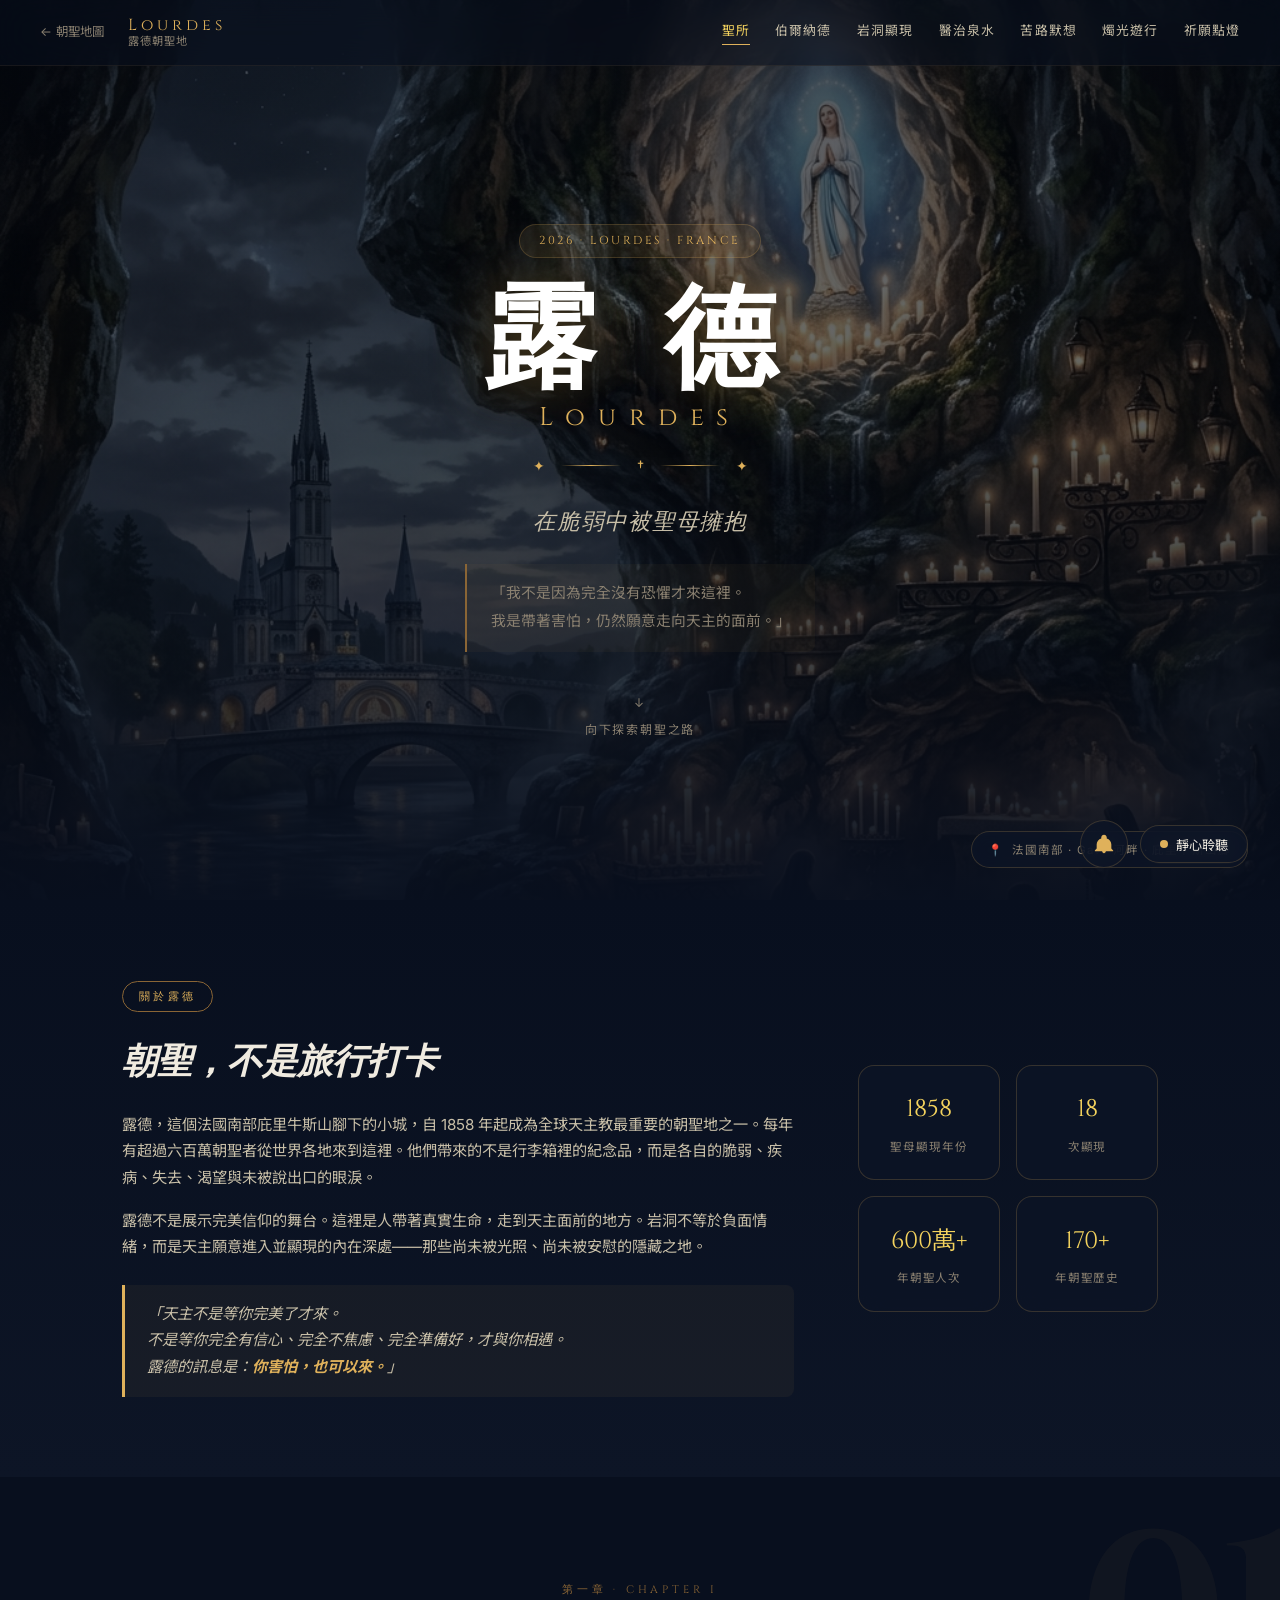
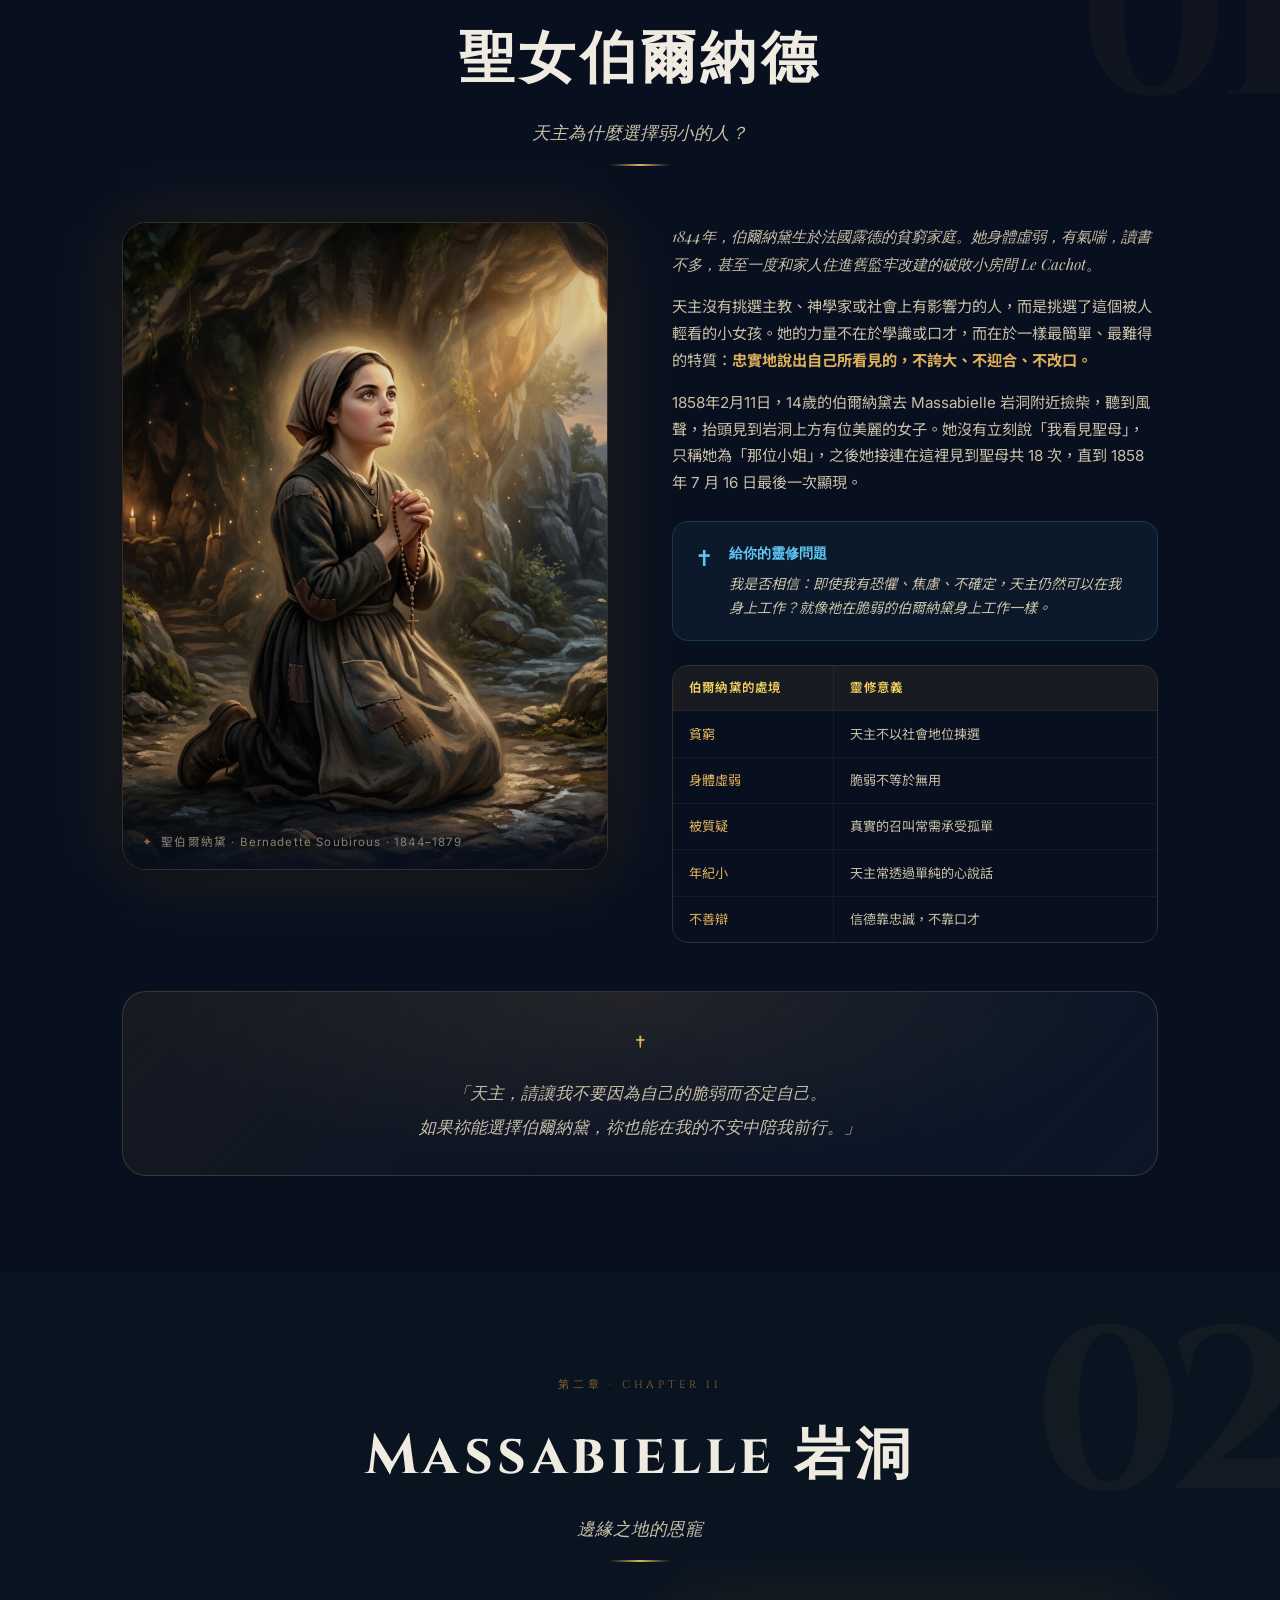
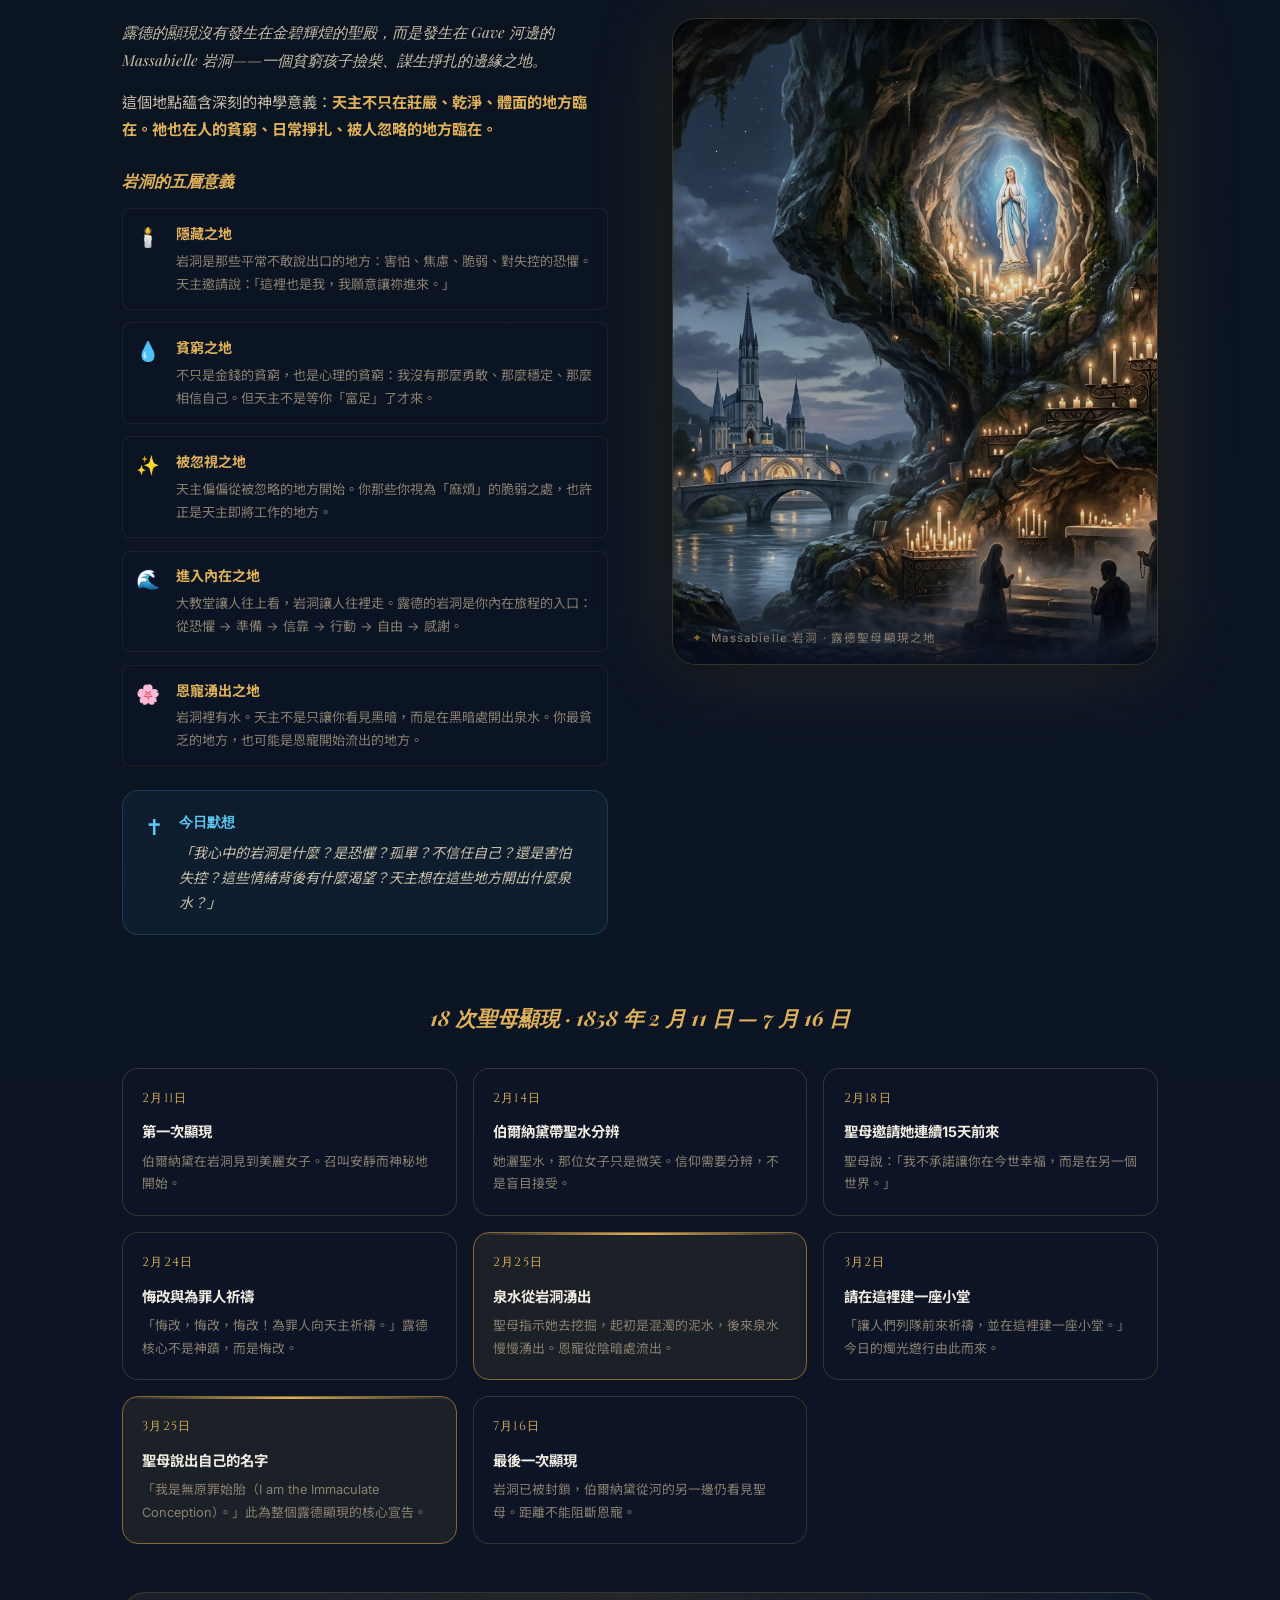
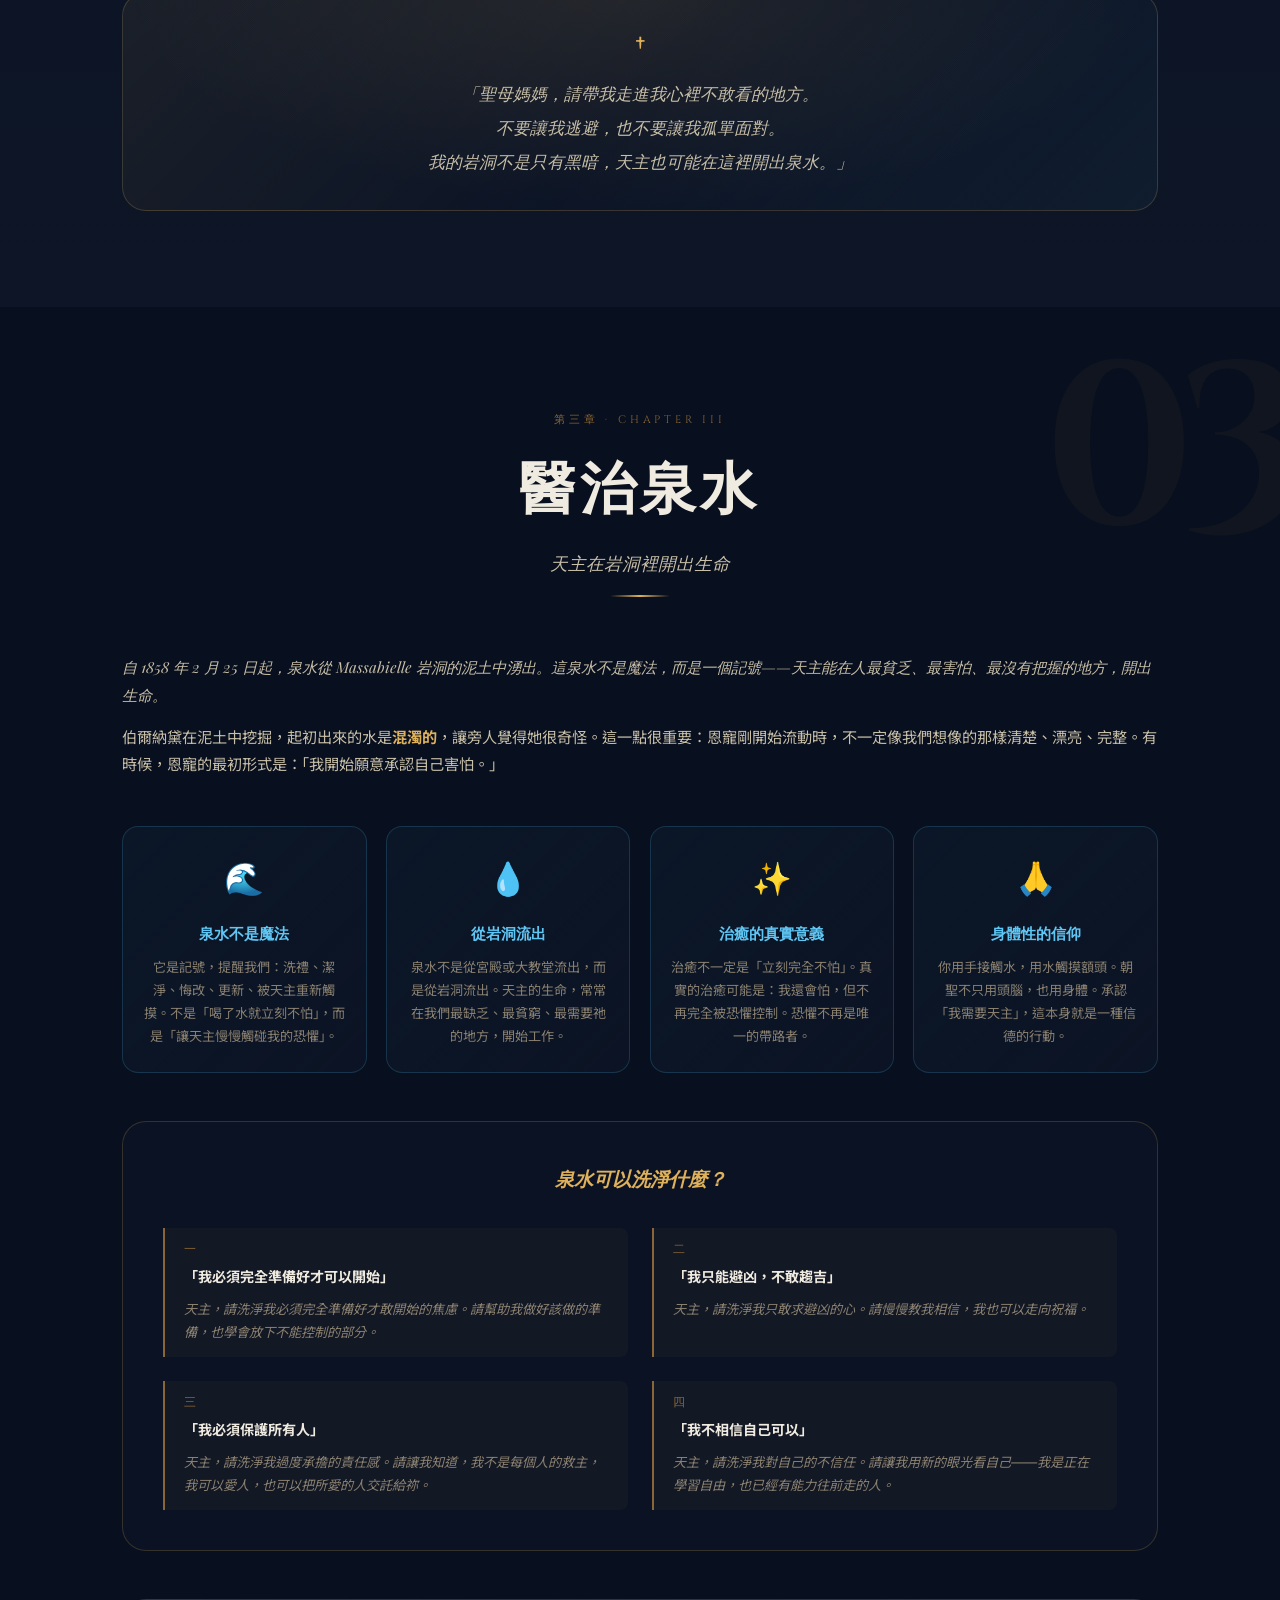
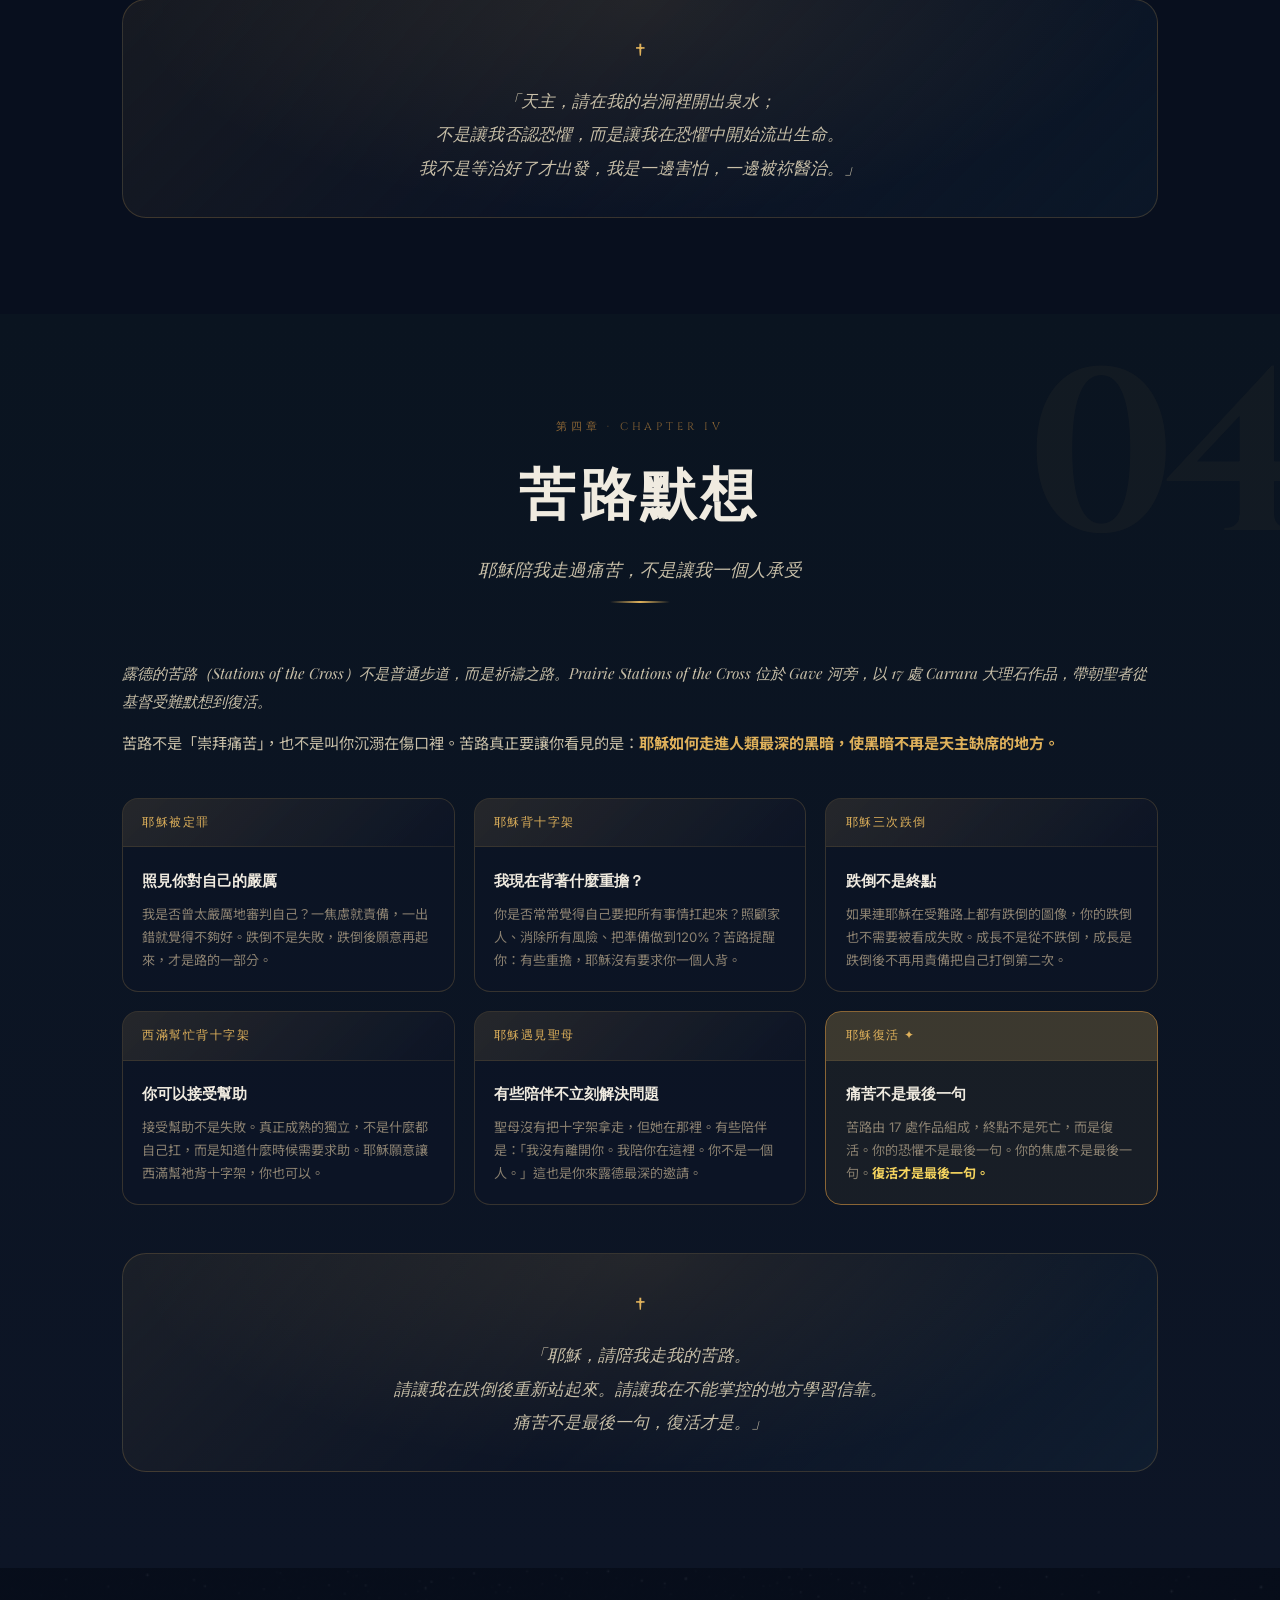
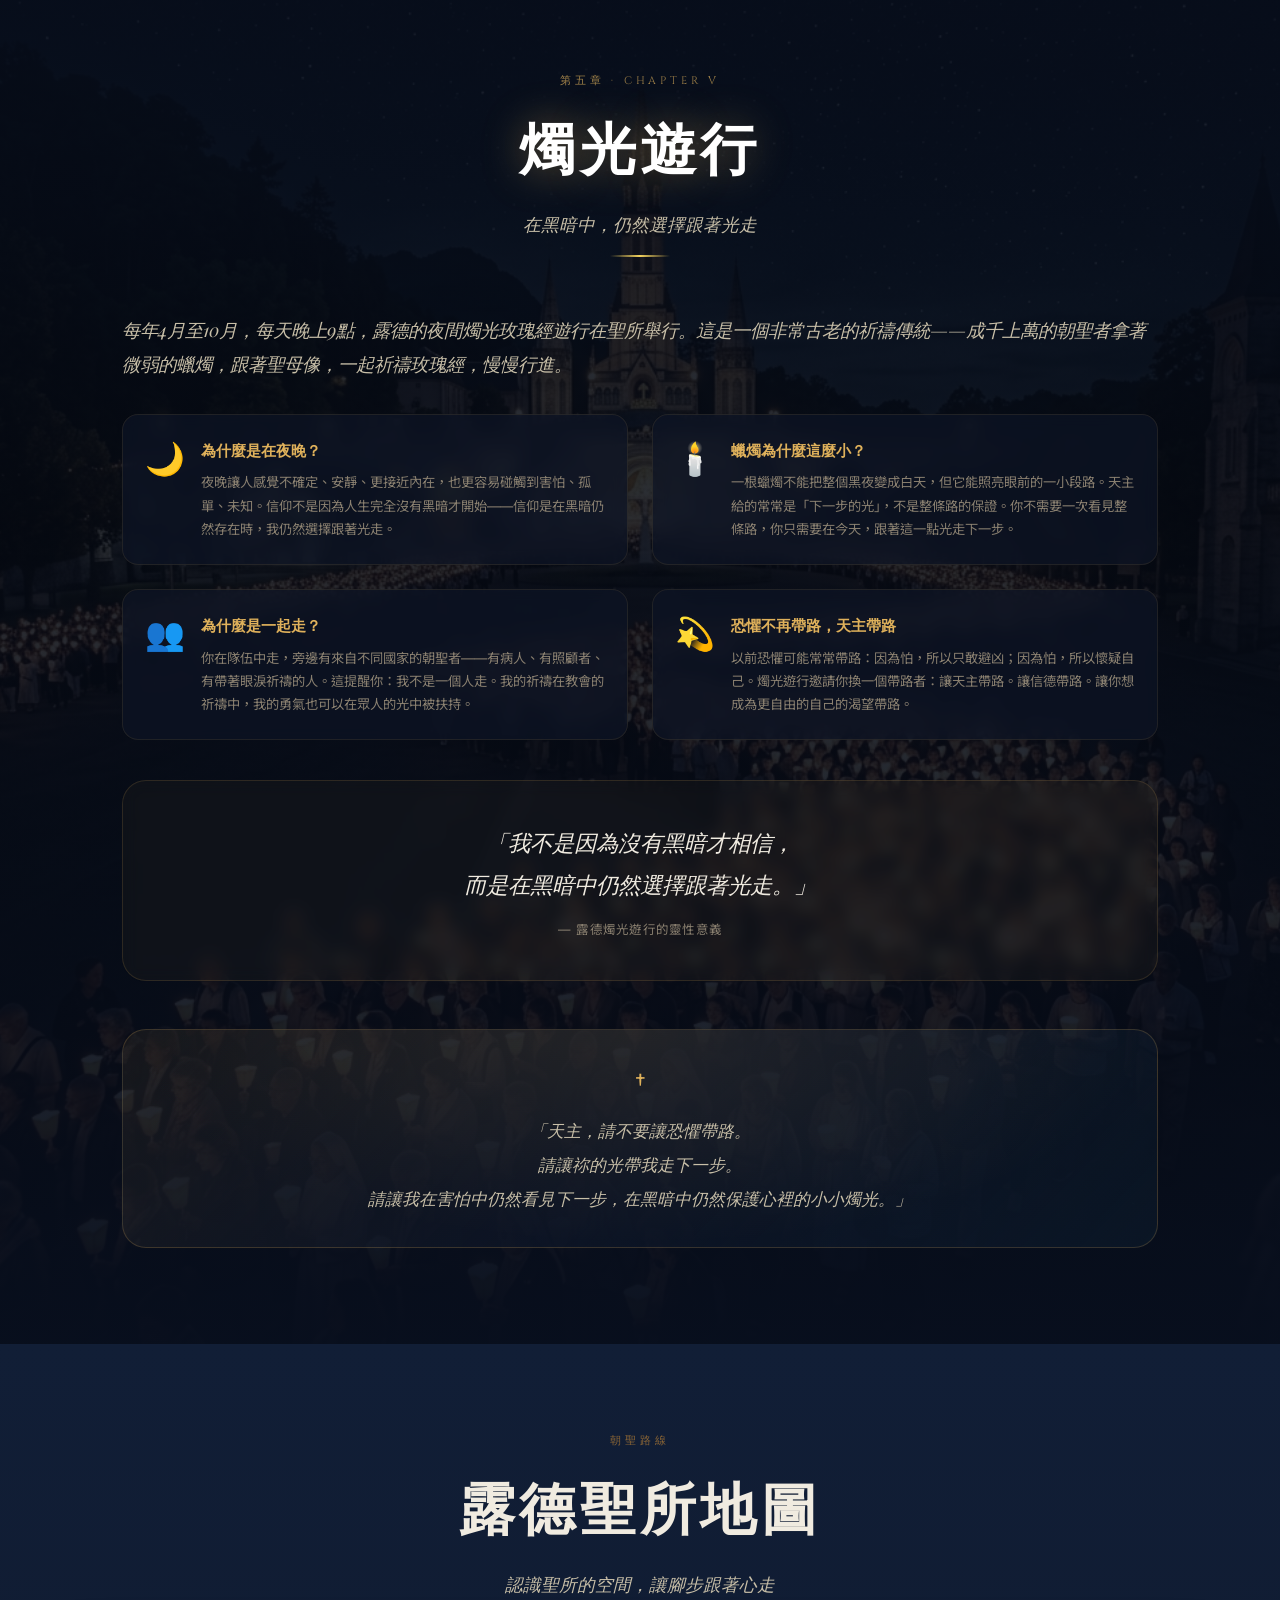
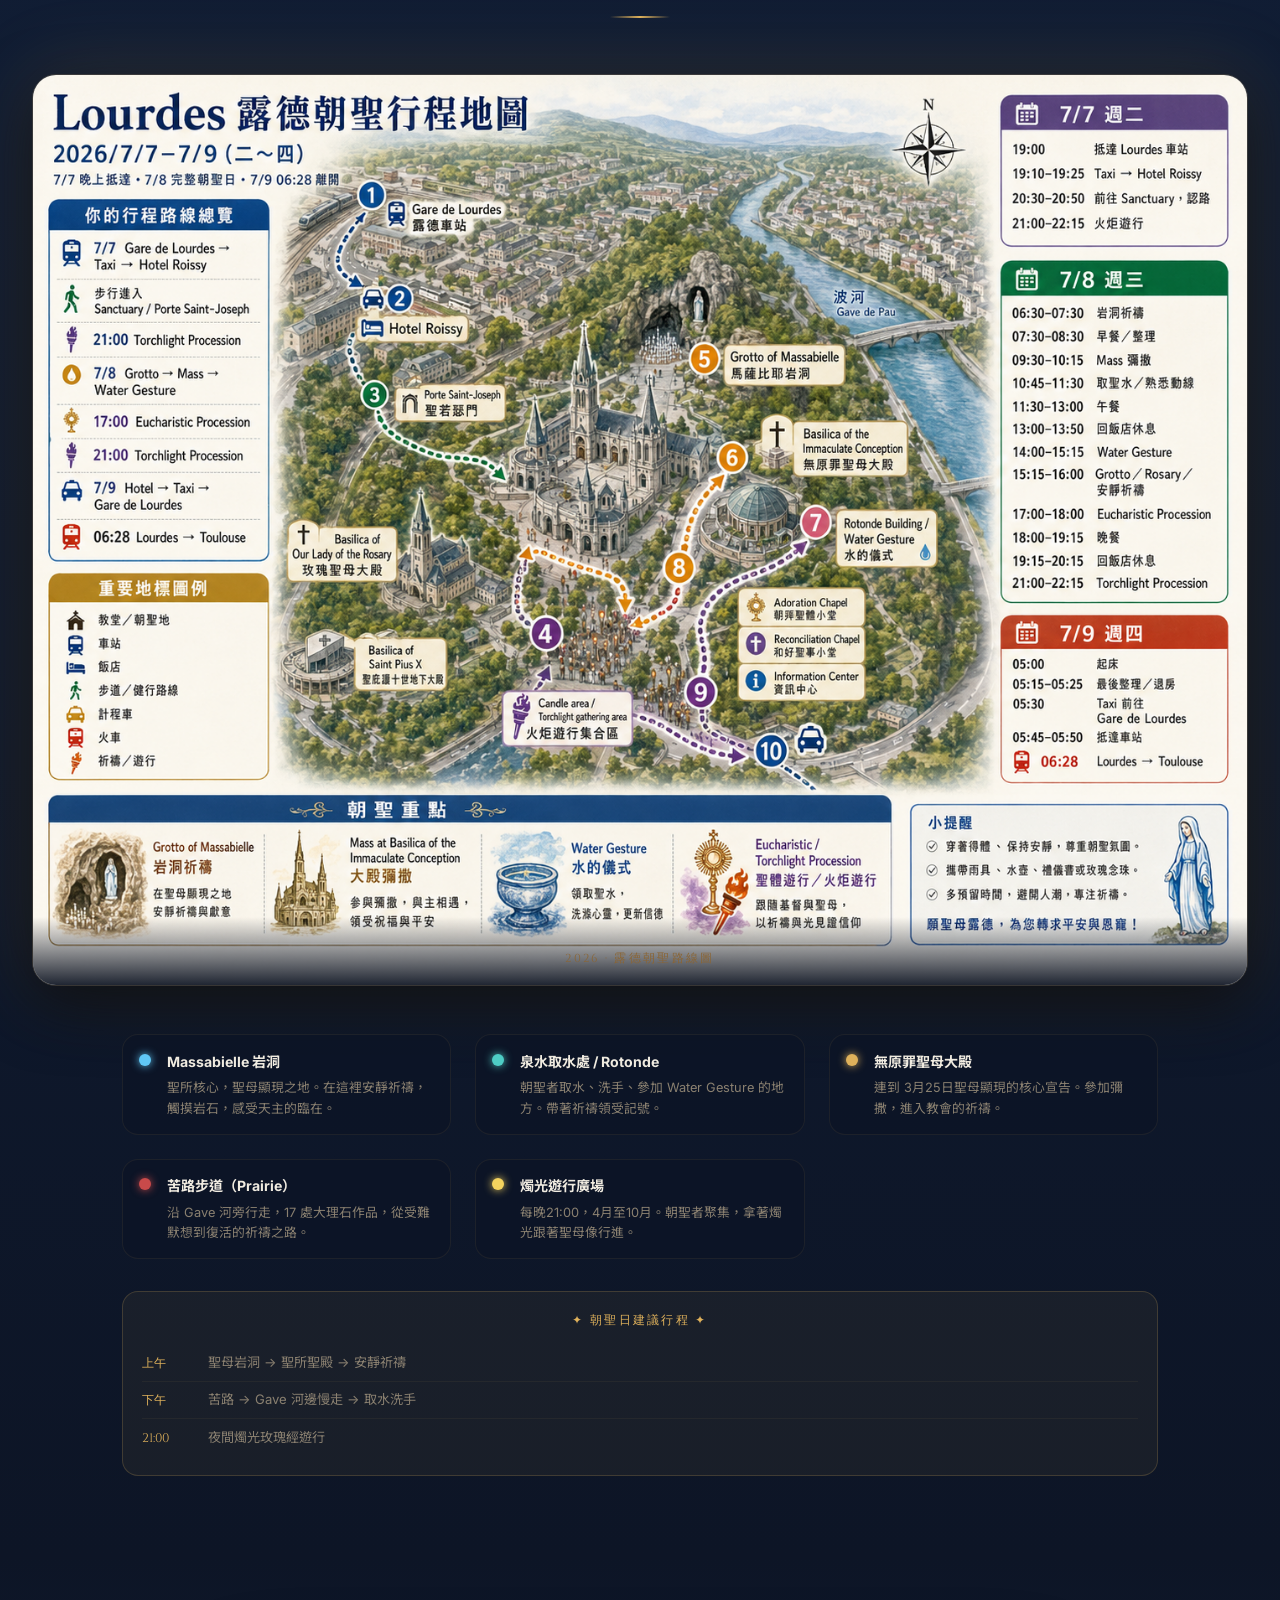
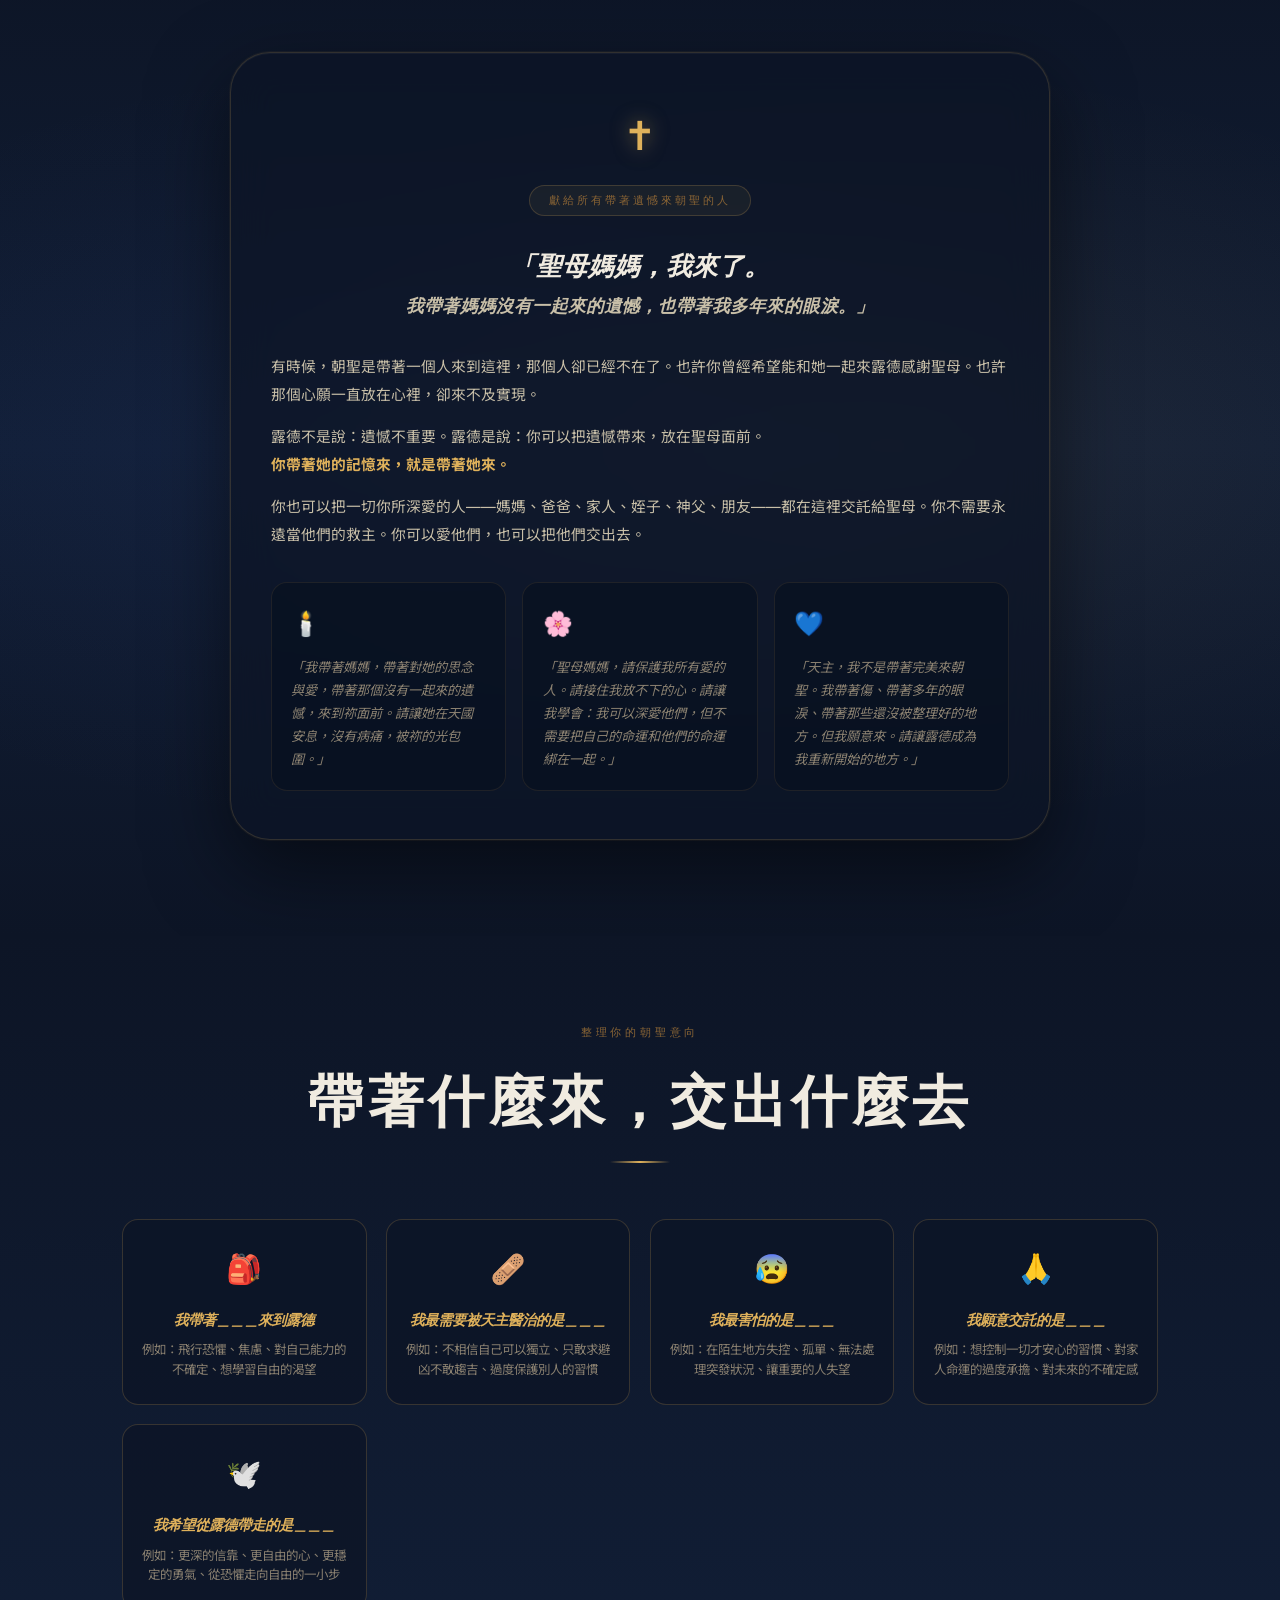
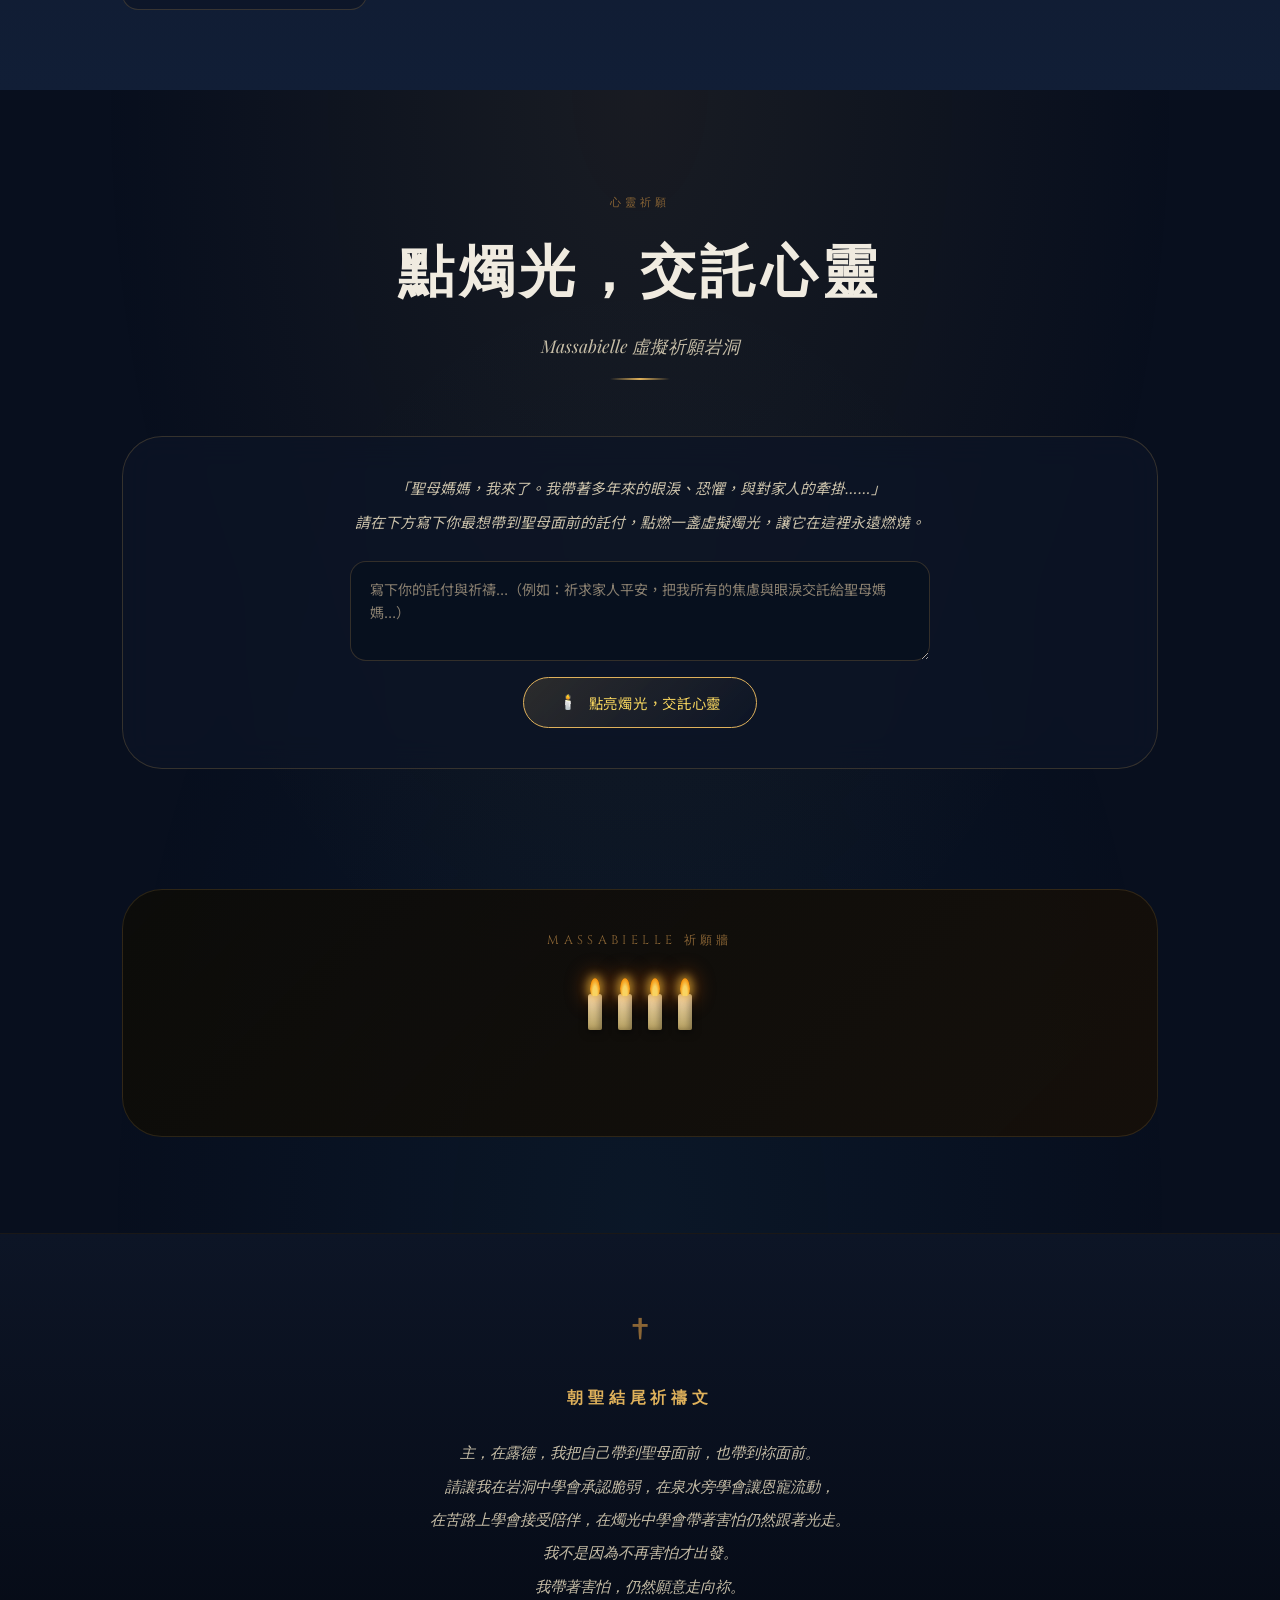
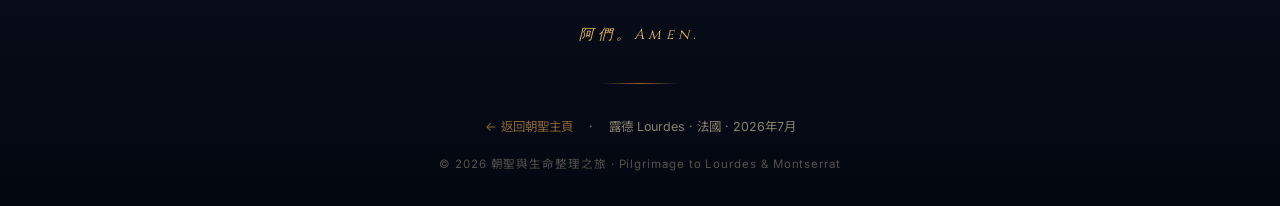
==== commit 51c9f06d: "style: update maps to full-width layouts with responsive grid descriptions" ====
--- a/lourdes.html
+++ b/lourdes.html
@@ -588,55 +588,59 @@
                     <p class="chapter-subtitle">認識聖所的空間，讓腳步跟著心走</p>
                     <div class="chapter-rule"></div>
                 </div>
-                <div class="map-layout">
-                    <div class="map-img-wrap">
-                        <img src="docs/地圖-2026-0707-露德朝聖GPT.png"
-                             alt="露德朝聖地圖 2026"
-                             class="pilgrimage-map">
-                        <div class="map-overlay-label">2026 · 露德朝聖路線圖</div>
-                    </div>
-                    <div class="map-desc">
-                        <div class="map-point">
-                            <div class="map-point-dot grotto-dot"></div>
-                            <div>
-                                <strong>Massabielle 岩洞</strong>
-                                <p>聖所核心，聖母顯現之地。在這裡安靜祈禱，觸摸岩石，感受天主的臨在。</p>
-                            </div>
-                        </div>
-                        <div class="map-point">
-                            <div class="map-point-dot spring-dot"></div>
-                            <div>
-                                <strong>泉水取水處 / Rotonde</strong>
-                                <p>朝聖者取水、洗手、參加 Water Gesture 的地方。帶著祈禱領受記號。</p>
-                            </div>
-                        </div>
-                        <div class="map-point">
-                            <div class="map-point-dot basilica-dot"></div>
-                            <div>
-                                <strong>無原罪聖母大殿</strong>
-                                <p>連到 3月25日聖母顯現的核心宣告。參加彌撒，進入教會的祈禱。</p>
-                            </div>
-                        </div>
-                        <div class="map-point">
-                            <div class="map-point-dot stations-dot"></div>
-                            <div>
-                                <strong>苦路步道（Prairie）</strong>
-                                <p>沿 Gave 河旁行走，17 處大理石作品，從受難默想到復活的祈禱之路。</p>
-                            </div>
-                        </div>
-                        <div class="map-point">
-                            <div class="map-point-dot procession-dot"></div>
-                            <div>
-                                <strong>燭光遊行廣場</strong>
-                                <p>每晚21:00，4月至10月。朝聖者聚集，拿著燭光跟著聖母像行進。</p>
-                            </div>
-                        </div>
-                        <div class="map-timetable">
-                            <div class="timetable-title">✦ 朝聖日建議行程 ✦</div>
-                            <div class="timetable-row"><span class="t-time">上午</span><span class="t-act">聖母岩洞 → 聖所聖殿 → 安靜祈禱</span></div>
-                            <div class="timetable-row"><span class="t-time">下午</span><span class="t-act">苦路 → Gave 河邊慢走 → 取水洗手</span></div>
-                            <div class="timetable-row"><span class="t-time">21:00</span><span class="t-act">夜間燭光玫瑰經遊行</span></div>
-                        </div>
+            </div>
+
+            <div class="map-full-container">
+                <div class="map-img-wrap">
+                    <img src="docs/地圖-2026-0707-露德朝聖GPT.png"
+                         alt="露德朝聖地圖 2026"
+                         class="pilgrimage-map">
+                    <div class="map-overlay-label">2026 · 露德朝聖路線圖</div>
+                </div>
+            </div>
+
+            <div class="container">
+                <div class="map-desc">
+                    <div class="map-point">
+                        <div class="map-point-dot grotto-dot"></div>
+                        <div>
+                            <strong>Massabielle 岩洞</strong>
+                            <p>聖所核心，聖母顯現之地。在這裡安靜祈禱，觸摸岩石，感受天主的臨在。</p>
+                        </div>
+                    </div>
+                    <div class="map-point">
+                        <div class="map-point-dot spring-dot"></div>
+                        <div>
+                            <strong>泉水取水處 / Rotonde</strong>
+                            <p>朝聖者取水、洗手、參加 Water Gesture 的地方。帶著祈禱領受記號。</p>
+                        </div>
+                    </div>
+                    <div class="map-point">
+                        <div class="map-point-dot basilica-dot"></div>
+                        <div>
+                            <strong>無原罪聖母大殿</strong>
+                            <p>連到 3月25日聖母顯現的核心宣告。參加彌撒，進入教會的祈禱。</p>
+                        </div>
+                    </div>
+                    <div class="map-point">
+                        <div class="map-point-dot stations-dot"></div>
+                        <div>
+                            <strong>苦路步道（Prairie）</strong>
+                            <p>沿 Gave 河旁行走，17 處大理石作品，從受難默想到復活的祈禱之路。</p>
+                        </div>
+                    </div>
+                    <div class="map-point">
+                        <div class="map-point-dot procession-dot"></div>
+                        <div>
+                            <strong>燭光遊行廣場</strong>
+                            <p>每晚21:00，4月至10月。朝聖者聚集，拿著燭光跟著聖母像行進。</p>
+                        </div>
+                    </div>
+                    <div class="map-timetable">
+                        <div class="timetable-title">✦ 朝聖日建議行程 ✦</div>
+                        <div class="timetable-row"><span class="t-time">上午</span><span class="t-act">聖母岩洞 → 聖所聖殿 → 安靜祈禱</span></div>
+                        <div class="timetable-row"><span class="t-time">下午</span><span class="t-act">苦路 → Gave 河邊慢走 → 取水洗手</span></div>
+                        <div class="timetable-row"><span class="t-time">21:00</span><span class="t-act">夜間燭光玫瑰經遊行</span></div>
                     </div>
                 </div>
             </div>
--- a/lourdes.css
+++ b/lourdes.css
@@ -1274,7 +1274,6 @@
     .nav-links { display: none; }
     .navbar { padding: 1rem 1.5rem; }
     .hero-location-tag { display: none; }
-    .map-layout { grid-template-columns: 1fr; }
     .memorial-prayers { grid-template-columns: 1fr; }
 }
 
@@ -1302,24 +1301,38 @@
     background: linear-gradient(to bottom, var(--bg-mid), var(--bg-dark));
 }
 
-.map-layout {
-    display: grid;
-    grid-template-columns: 1.1fr 1fr;
-    gap: 3rem;
-    align-items: start;
-    margin-top: 0;
+.map-full-container {
+    width: 100%;
+    max-width: 100%;
+    margin: 0 auto 3rem;
+    padding: 0;
+    box-sizing: border-box;
 }
 
 .map-img-wrap {
     position: relative;
-    border-radius: var(--radius-lg);
+    border-radius: 0;
     overflow: hidden;
-    border: 1px solid var(--glass-border);
+    border-top: 1px solid var(--glass-border);
+    border-bottom: 1px solid var(--glass-border);
+    border-left: none;
+    border-right: none;
     box-shadow:
-        0 0 0 1px rgba(223,177,91,0.06),
         0 20px 60px rgba(0,0,0,0.6),
         0 0 80px var(--gold-glow);
 }
+
+@media (min-width: 1200px) {
+    .map-full-container {
+        max-width: 1400px;
+        padding: 0 2rem;
+    }
+    .map-img-wrap {
+        border-radius: var(--radius-lg);
+        border: 1px solid var(--glass-border);
+    }
+}
+
 .pilgrimage-map {
     width: 100%;
     display: block;
@@ -1340,9 +1353,20 @@
 }
 
 .map-desc {
-    display: flex;
-    flex-direction: column;
-    gap: 1rem;
+    display: grid;
+    grid-template-columns: repeat(3, 1fr);
+    gap: 1.5rem;
+    margin-top: 1rem;
+}
+@media (max-width: 992px) {
+    .map-desc {
+        grid-template-columns: repeat(2, 1fr);
+    }
+}
+@media (max-width: 600px) {
+    .map-desc {
+        grid-template-columns: 1fr;
+    }
 }
 
 .map-point {
@@ -1373,11 +1397,22 @@
 .procession-dot { background: #f4d35e; color: #f4d35e; }
 
 .map-timetable {
+    grid-column: span 3;
     margin-top: 0.5rem;
     background: rgba(223,177,91,0.06);
     border: 1px solid var(--glass-border);
     border-radius: var(--radius-md);
     padding: 1.2rem;
+}
+@media (max-width: 992px) {
+    .map-timetable {
+        grid-column: span 2;
+    }
+}
+@media (max-width: 600px) {
+    .map-timetable {
+        grid-column: span 1;
+    }
 }
 .timetable-title {
     font-family: var(--font-title);
